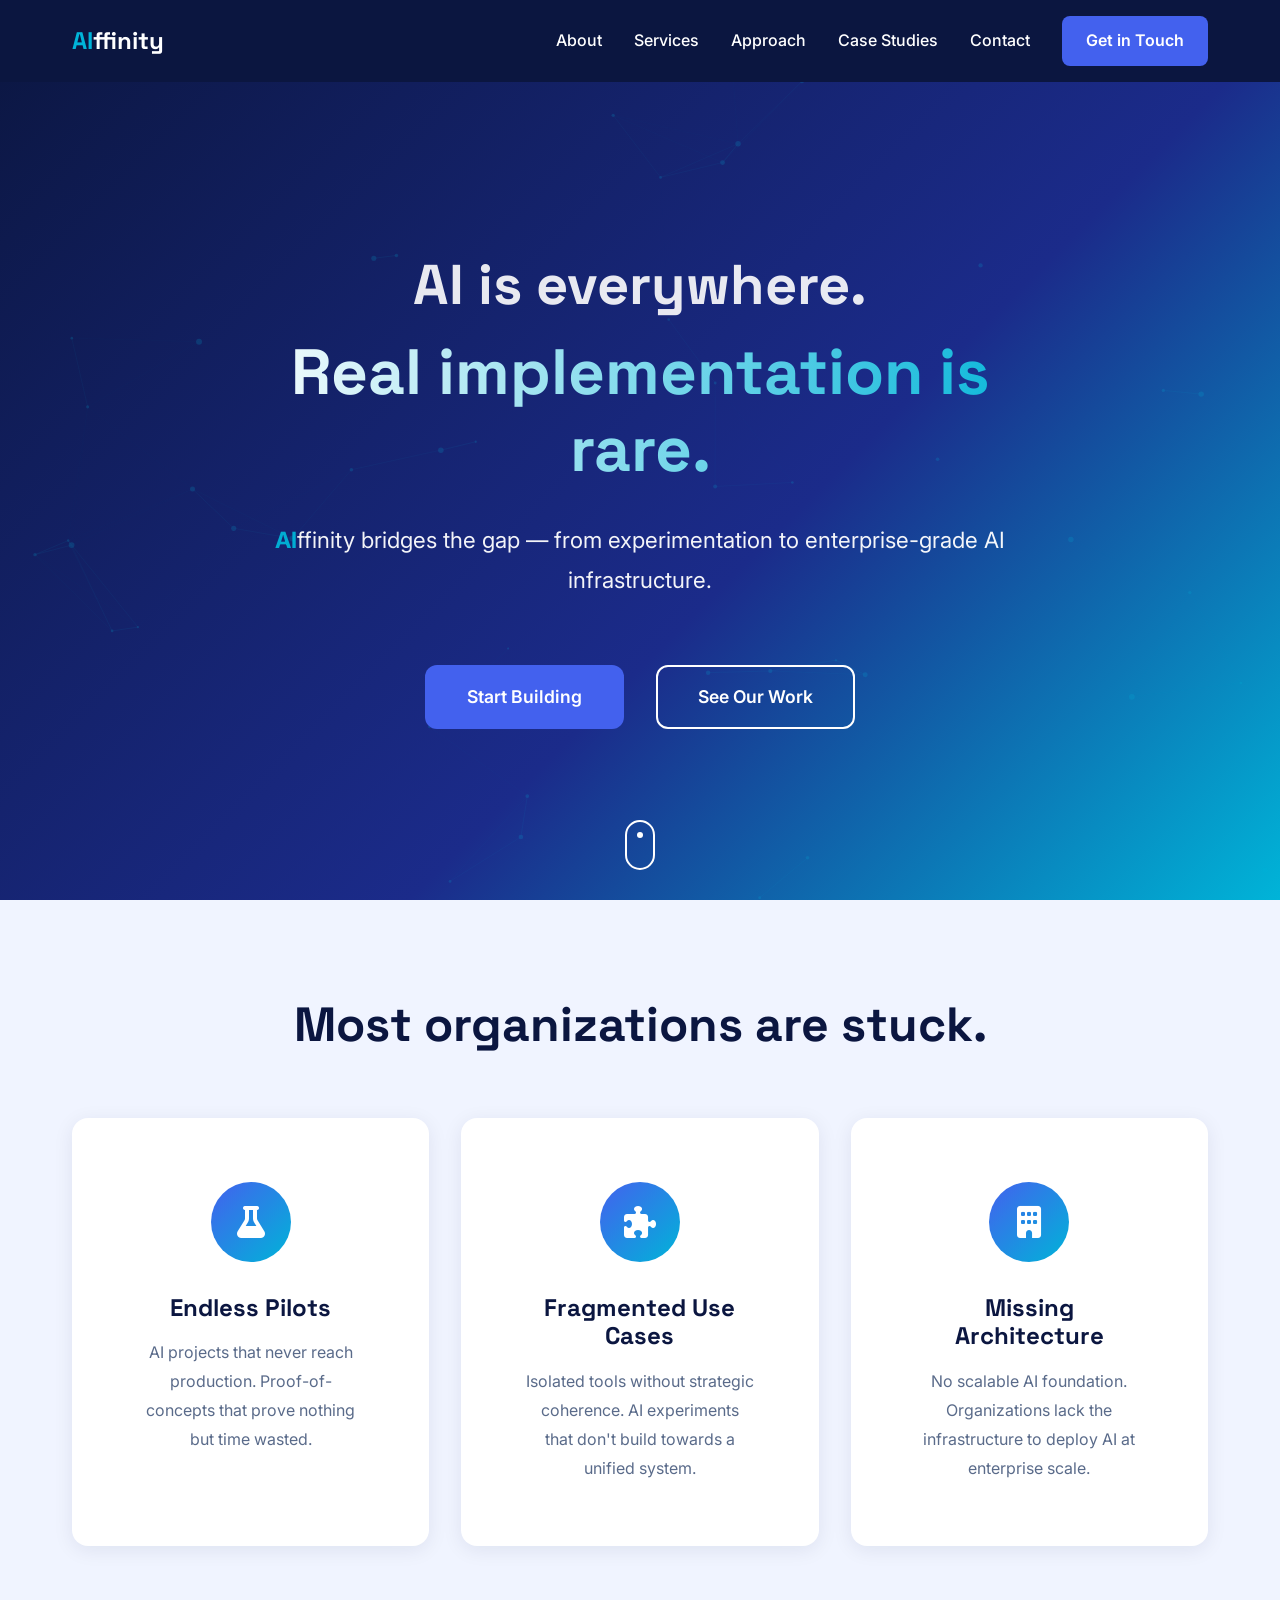
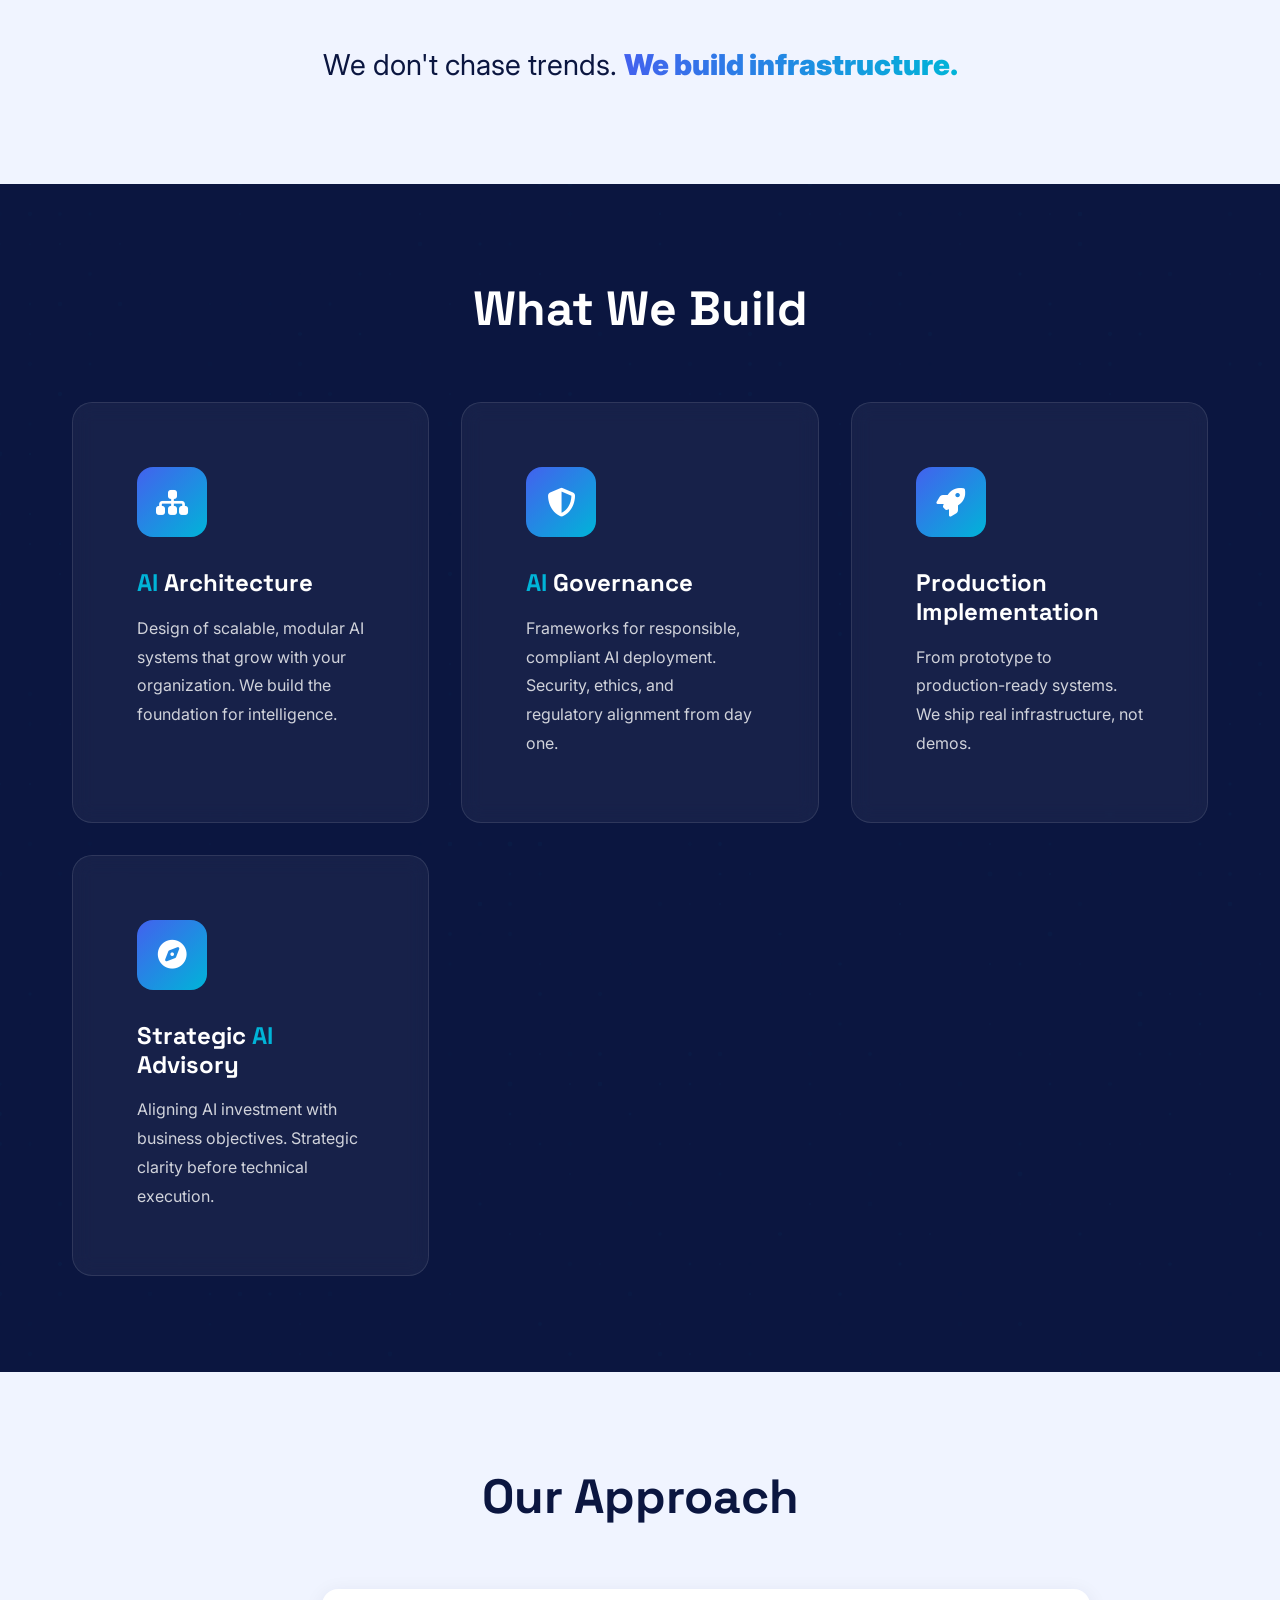
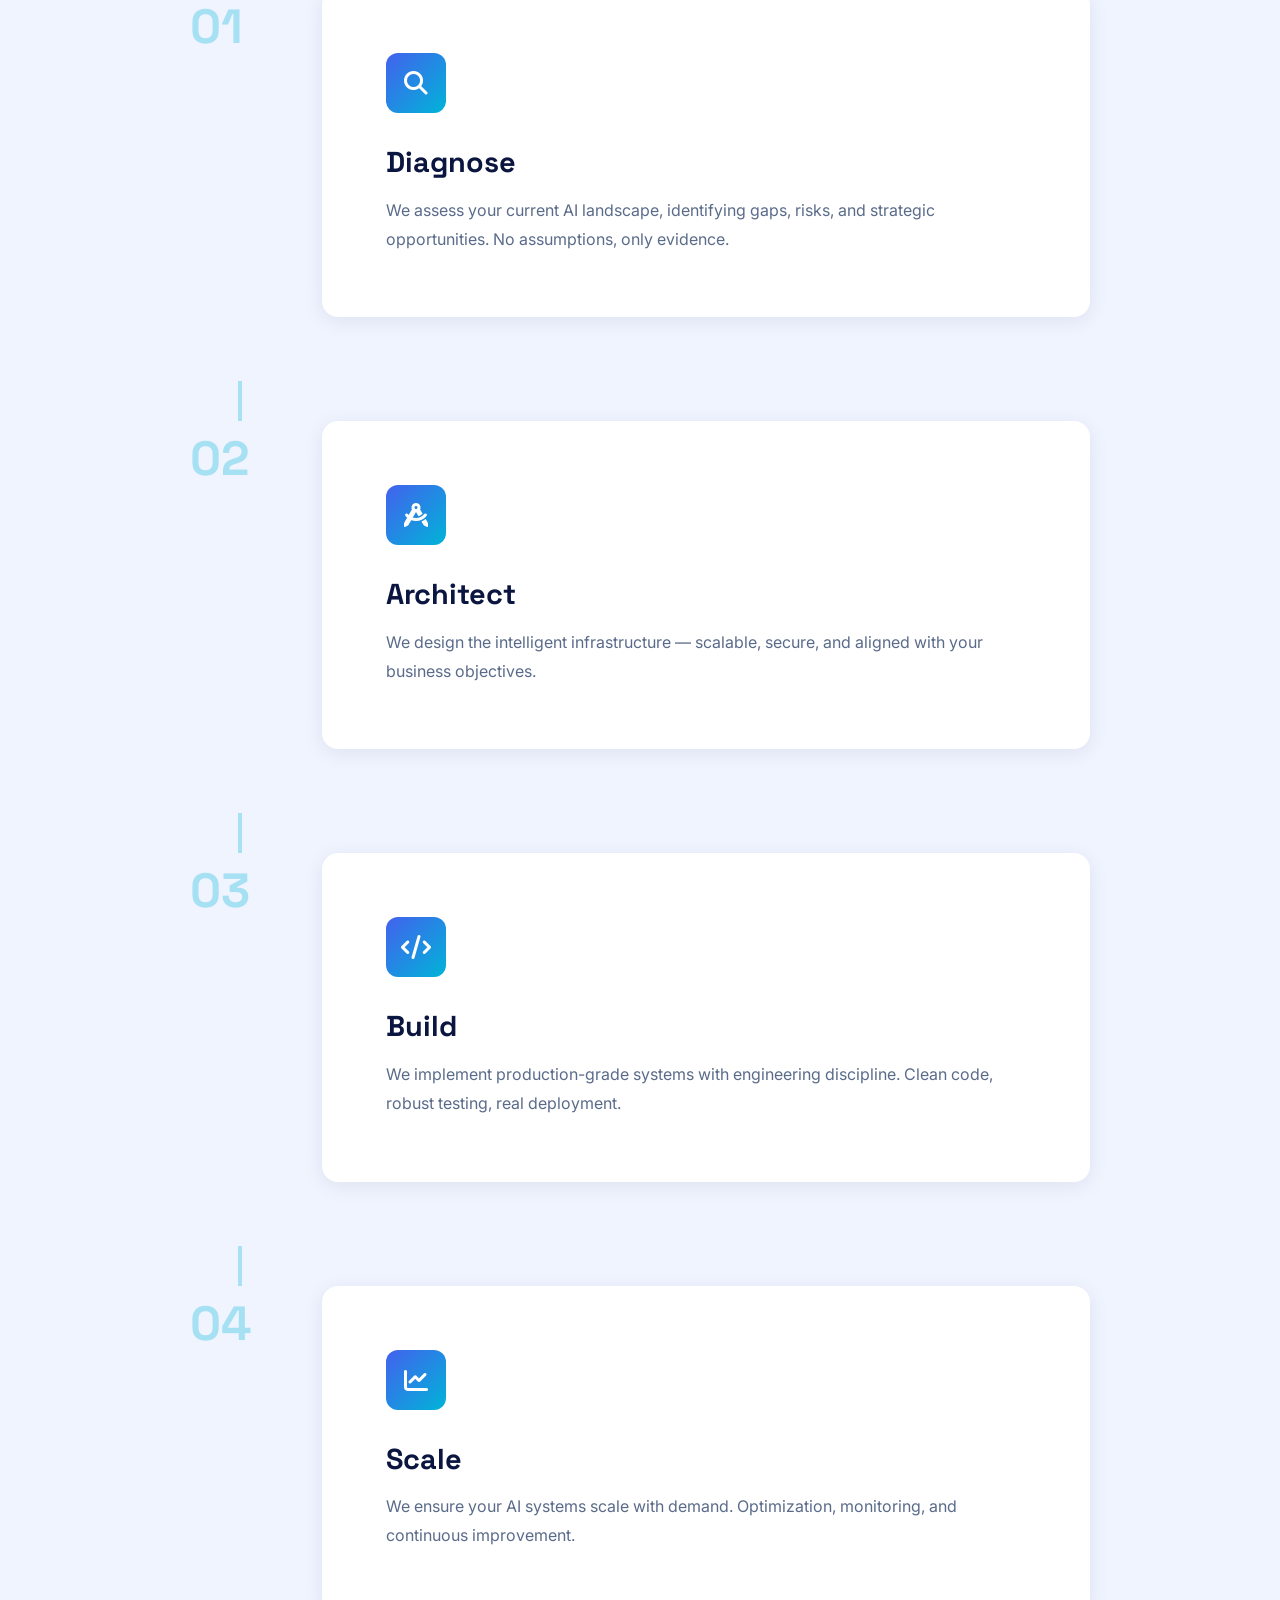
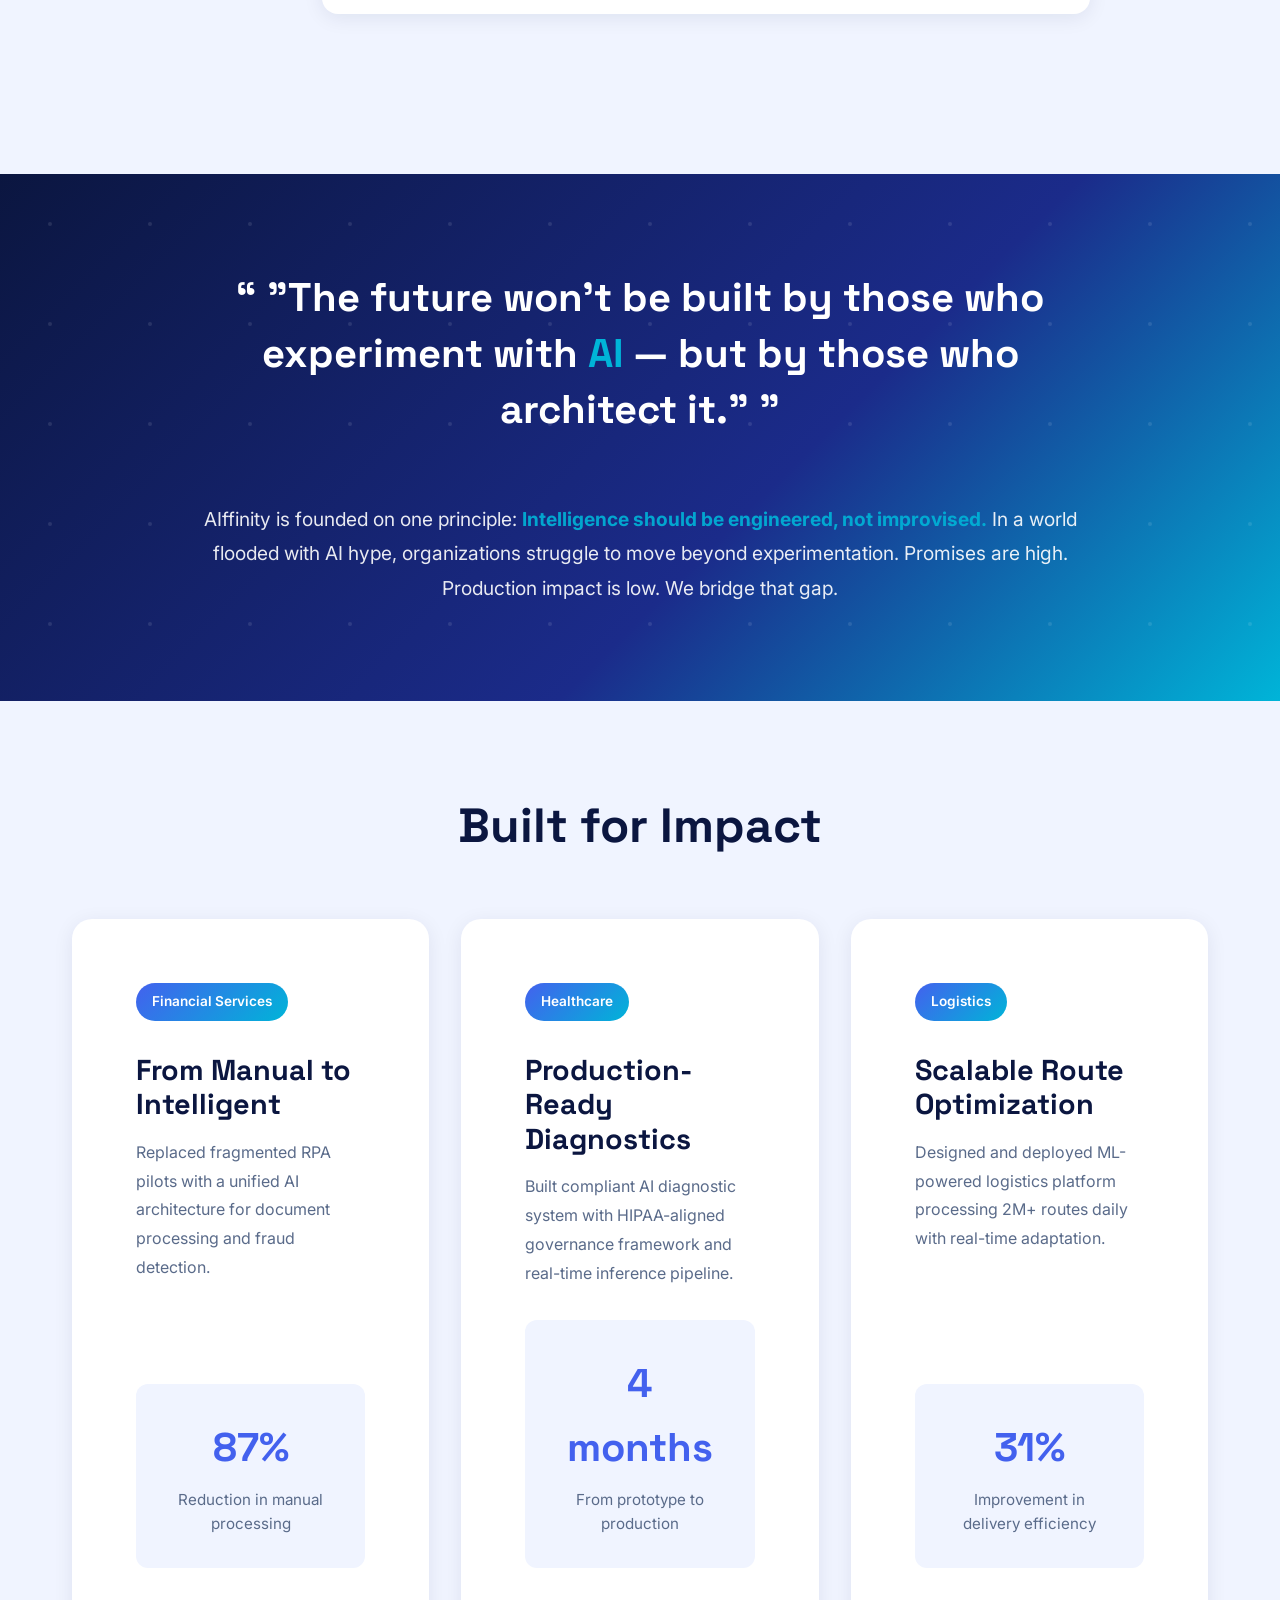
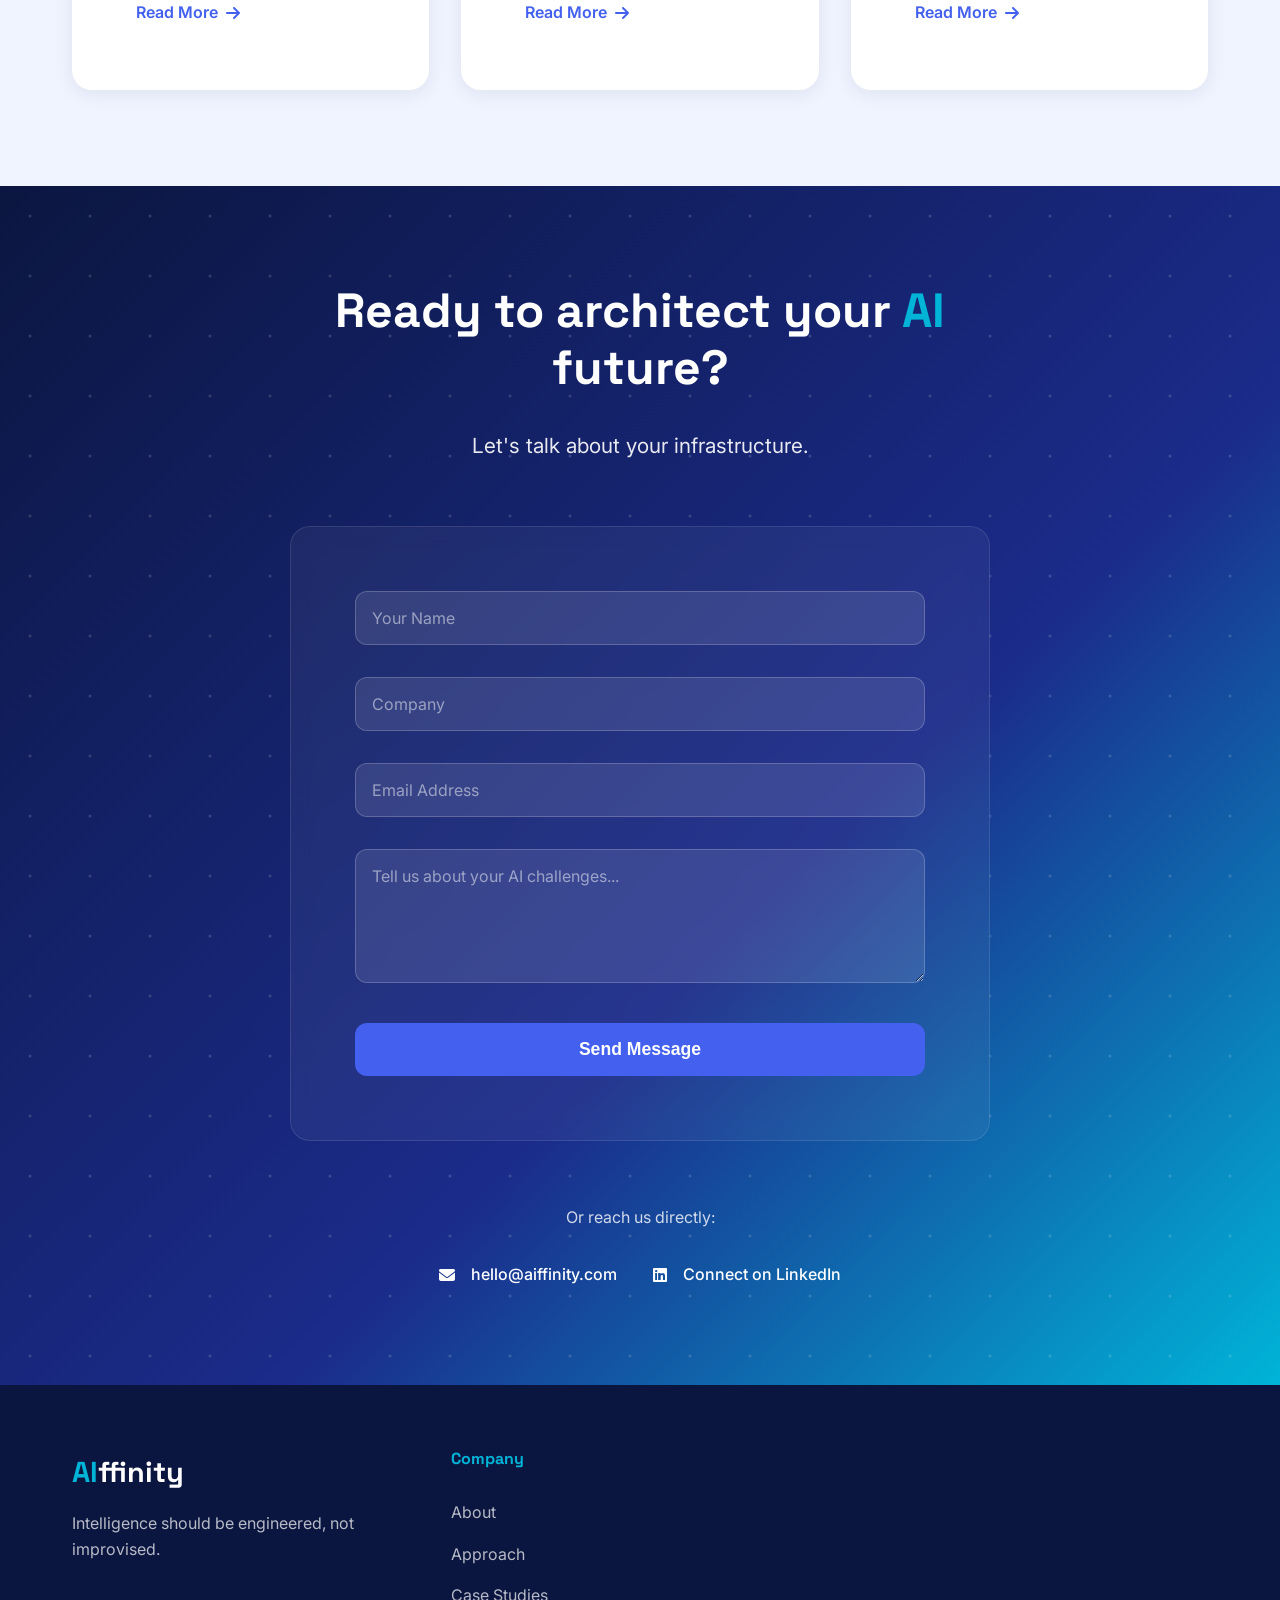
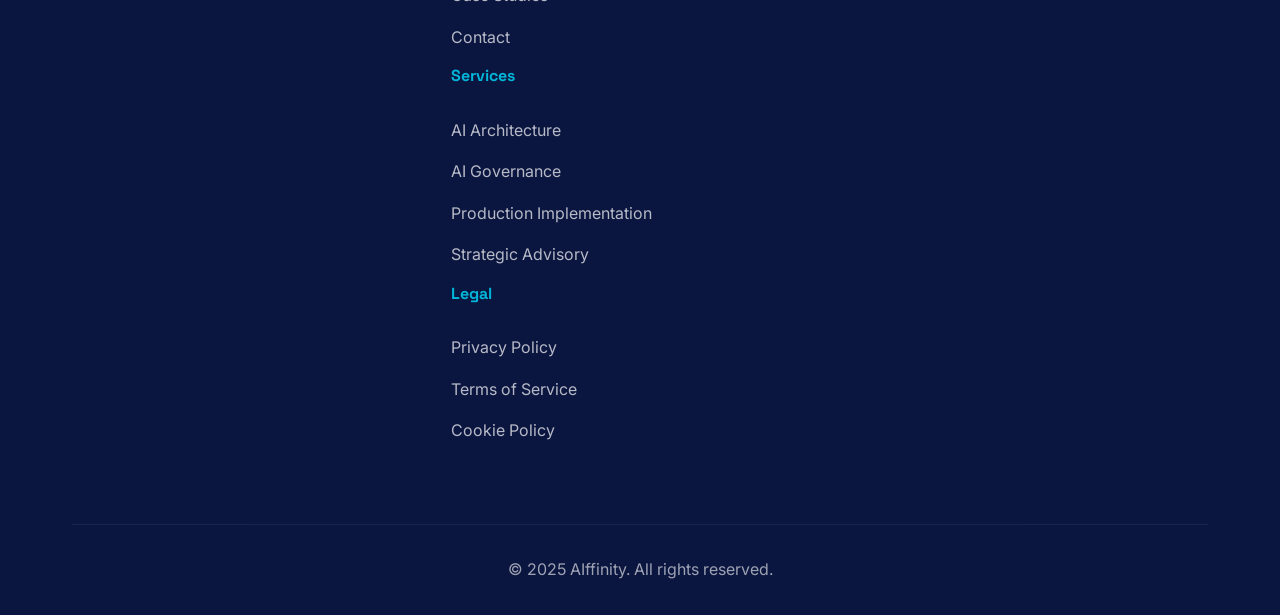
==== index.html @ 9d709c56 "first version aiffinity website" ====
<!DOCTYPE html>
<html lang="en">
<head>
    <meta charset="UTF-8">
    <meta name="viewport" content="width=device-width, initial-scale=1.0">
    <meta name="description" content="AIffinity - Moving organizations from AI experimentation to AI infrastructure. Deep engineering meets architectural thinking.">
    <title>AIffinity - Intelligence Should Be Engineered</title>
    <link rel="stylesheet" href="css/style.css">
    <link rel="preconnect" href="https://fonts.googleapis.com">
    <link rel="preconnect" href="https://fonts.gstatic.com" crossorigin>
    <link href="https://fonts.googleapis.com/css2?family=Inter:wght@300;400;500;600;700;900&family=Space+Grotesk:wght@400;500;600;700&display=swap" rel="stylesheet">
    <link rel="stylesheet" href="https://cdn.jsdelivr.net/npm/@fortawesome/fontawesome-free@6.4.0/css/all.min.css">
</head>
<body>
    <!-- Navigation -->
    <nav class="navbar" id="navbar">
        <div class="container">
            <div class="nav-content">
                <div class="logo">
                    <span class="logo-ai">AI</span><span class="logo-ffinity">ffinity</span>
                </div>
                <div class="nav-menu" id="navMenu">
                    <a href="#about" class="nav-link">About</a>
                    <a href="#services" class="nav-link">Services</a>
                    <a href="#approach" class="nav-link">Approach</a>
                    <a href="#case-studies" class="nav-link">Case Studies</a>
                    <a href="#contact" class="nav-link">Contact</a>
                    <a href="#contact" class="nav-cta">Get in Touch</a>
                </div>
                <button class="mobile-menu-toggle" id="mobileMenuToggle">
                    <span></span>
                    <span></span>
                    <span></span>
                </button>
            </div>
        </div>
    </nav>

    <!-- Hero Section -->
    <section class="hero" id="hero">
        <div class="hero-background">
            <svg class="neural-network" id="neuralNetwork"></svg>
        </div>
        <div class="container">
            <div class="hero-content fade-in">
                <h1 class="hero-title">
                    <span class="hero-line-1">AI is everywhere.</span>
                    <span class="hero-line-2">Real implementation is rare.</span>
                </h1>
                <p class="hero-subtitle">
                    <span class="logo-ai">AI</span>ffinity bridges the gap — from experimentation to enterprise-grade AI infrastructure.
                </p>
                <div class="hero-ctas">
                    <a href="#contact" class="btn-primary">Start Building</a>
                    <a href="#case-studies" class="btn-secondary">See Our Work</a>
                </div>
            </div>
        </div>
        <div class="scroll-indicator">
            <div class="scroll-arrow"></div>
        </div>
    </section>

    <!-- Problem Statement Section -->
    <section class="problem-section" id="about">
        <div class="container">
            <h2 class="section-title">Most organizations are stuck.</h2>
            <div class="problem-grid">
                <div class="problem-card fade-in-up">
                    <div class="problem-icon">
                        <i class="fas fa-flask"></i>
                    </div>
                    <h3>Endless Pilots</h3>
                    <p>AI projects that never reach production. Proof-of-concepts that prove nothing but time wasted.</p>
                </div>
                <div class="problem-card fade-in-up">
                    <div class="problem-icon">
                        <i class="fas fa-puzzle-piece"></i>
                    </div>
                    <h3>Fragmented Use Cases</h3>
                    <p>Isolated tools without strategic coherence. AI experiments that don't build towards a unified system.</p>
                </div>
                <div class="problem-card fade-in-up">
                    <div class="problem-icon">
                        <i class="fas fa-building"></i>
                    </div>
                    <h3>Missing Architecture</h3>
                    <p>No scalable AI foundation. Organizations lack the infrastructure to deploy AI at enterprise scale.</p>
                </div>
            </div>
            <div class="manifesto-statement">
                <p>We don't chase trends. <strong>We build infrastructure.</strong></p>
            </div>
        </div>
    </section>

    <!-- Services Section -->
    <section class="services-section" id="services">
        <div class="services-background">
            <svg class="services-pattern" id="servicesPattern"></svg>
        </div>
        <div class="container">
            <h2 class="section-title light">What We Build</h2>
            <div class="services-grid">
                <div class="service-card glass-card fade-in-up">
                    <div class="service-icon">
                        <i class="fas fa-sitemap"></i>
                    </div>
                    <h3><span class="logo-ai">AI</span> Architecture</h3>
                    <p>Design of scalable, modular AI systems that grow with your organization. We build the foundation for intelligence.</p>
                </div>
                <div class="service-card glass-card fade-in-up">
                    <div class="service-icon">
                        <i class="fas fa-shield-alt"></i>
                    </div>
                    <h3><span class="logo-ai">AI</span> Governance</h3>
                    <p>Frameworks for responsible, compliant AI deployment. Security, ethics, and regulatory alignment from day one.</p>
                </div>
                <div class="service-card glass-card fade-in-up">
                    <div class="service-icon">
                        <i class="fas fa-rocket"></i>
                    </div>
                    <h3>Production Implementation</h3>
                    <p>From prototype to production-ready systems. We ship real infrastructure, not demos.</p>
                </div>
                <div class="service-card glass-card fade-in-up">
                    <div class="service-icon">
                        <i class="fas fa-compass"></i>
                    </div>
                    <h3>Strategic <span class="logo-ai">AI</span> Advisory</h3>
                    <p>Aligning AI investment with business objectives. Strategic clarity before technical execution.</p>
                </div>
            </div>
        </div>
    </section>

    <!-- Approach Section -->
    <section class="approach-section" id="approach">
        <div class="container">
            <h2 class="section-title">Our Approach</h2>
            <div class="approach-timeline">
                <div class="approach-step fade-in-up">
                    <div class="step-number">01</div>
                    <div class="step-content">
                        <div class="step-icon">
                            <i class="fas fa-search"></i>
                        </div>
                        <h3>Diagnose</h3>
                        <p>We assess your current AI landscape, identifying gaps, risks, and strategic opportunities. No assumptions, only evidence.</p>
                    </div>
                </div>
                <div class="approach-connector"></div>
                <div class="approach-step fade-in-up">
                    <div class="step-number">02</div>
                    <div class="step-content">
                        <div class="step-icon">
                            <i class="fas fa-drafting-compass"></i>
                        </div>
                        <h3>Architect</h3>
                        <p>We design the intelligent infrastructure — scalable, secure, and aligned with your business objectives.</p>
                    </div>
                </div>
                <div class="approach-connector"></div>
                <div class="approach-step fade-in-up">
                    <div class="step-number">03</div>
                    <div class="step-content">
                        <div class="step-icon">
                            <i class="fas fa-code"></i>
                        </div>
                        <h3>Build</h3>
                        <p>We implement production-grade systems with engineering discipline. Clean code, robust testing, real deployment.</p>
                    </div>
                </div>
                <div class="approach-connector"></div>
                <div class="approach-step fade-in-up">
                    <div class="step-number">04</div>
                    <div class="step-content">
                        <div class="step-icon">
                            <i class="fas fa-chart-line"></i>
                        </div>
                        <h3>Scale</h3>
                        <p>We ensure your AI systems scale with demand. Optimization, monitoring, and continuous improvement.</p>
                    </div>
                </div>
            </div>
        </div>
    </section>

    <!-- Manifesto Section -->
    <section class="manifesto-section">
        <div class="manifesto-background"></div>
        <div class="container">
            <div class="manifesto-content fade-in">
                <blockquote class="manifesto-quote">
                    "The future won't be built by those who experiment with <span class="logo-ai">AI</span> — but by those who architect it."
                </blockquote>
                <p class="manifesto-text">
                    AIffinity is founded on one principle: <strong>Intelligence should be engineered, not improvised.</strong>
                    In a world flooded with AI hype, organizations struggle to move beyond experimentation. 
                    Promises are high. Production impact is low. We bridge that gap.
                </p>
            </div>
        </div>
    </section>

    <!-- Case Studies Section -->
    <section class="case-studies-section" id="case-studies">
        <div class="container">
            <h2 class="section-title">Built for Impact</h2>
            <div class="case-studies-grid">
                <div class="case-study-card fade-in-up">
                    <div class="case-tag">Financial Services</div>
                    <h3>From Manual to Intelligent</h3>
                    <p>Replaced fragmented RPA pilots with a unified AI architecture for document processing and fraud detection.</p>
                    <div class="case-metric">
                        <span class="metric-number">87%</span>
                        <span class="metric-label">Reduction in manual processing</span>
                    </div>
                    <a href="#contact" class="case-link">Read More <i class="fas fa-arrow-right"></i></a>
                </div>
                <div class="case-study-card fade-in-up">
                    <div class="case-tag">Healthcare</div>
                    <h3>Production-Ready Diagnostics</h3>
                    <p>Built compliant AI diagnostic system with HIPAA-aligned governance framework and real-time inference pipeline.</p>
                    <div class="case-metric">
                        <span class="metric-number">4 months</span>
                        <span class="metric-label">From prototype to production</span>
                    </div>
                    <a href="#contact" class="case-link">Read More <i class="fas fa-arrow-right"></i></a>
                </div>
                <div class="case-study-card fade-in-up">
                    <div class="case-tag">Logistics</div>
                    <h3>Scalable Route Optimization</h3>
                    <p>Designed and deployed ML-powered logistics platform processing 2M+ routes daily with real-time adaptation.</p>
                    <div class="case-metric">
                        <span class="metric-number">31%</span>
                        <span class="metric-label">Improvement in delivery efficiency</span>
                    </div>
                    <a href="#contact" class="case-link">Read More <i class="fas fa-arrow-right"></i></a>
                </div>
            </div>
        </div>
    </section>

    <!-- Contact Section -->
    <section class="contact-section" id="contact">
        <div class="contact-background"></div>
        <div class="container">
            <div class="contact-content">
                <div class="contact-text fade-in">
                    <h2>Ready to architect your <span class="logo-ai">AI</span> future?</h2>
                    <p>Let's talk about your infrastructure.</p>
                </div>
                <form class="contact-form fade-in-up" id="contactForm">
                    <div class="form-group">
                        <input type="text" id="name" name="name" placeholder="Your Name" required>
                    </div>
                    <div class="form-group">
                        <input type="text" id="company" name="company" placeholder="Company" required>
                    </div>
                    <div class="form-group">
                        <input type="email" id="email" name="email" placeholder="Email Address" required>
                    </div>
                    <div class="form-group">
                        <textarea id="message" name="message" rows="5" placeholder="Tell us about your AI challenges..." required></textarea>
                    </div>
                    <button type="submit" class="btn-primary">Send Message</button>
                </form>
                <div class="contact-alternative">
                    <p>Or reach us directly:</p>
                    <a href="mailto:hello@aiffinity.com" class="contact-email">
                        <i class="fas fa-envelope"></i> hello@aiffinity.com
                    </a>
                    <a href="https://linkedin.com" target="_blank" class="contact-linkedin">
                        <i class="fab fa-linkedin"></i> Connect on LinkedIn
                    </a>
                </div>
            </div>
        </div>
    </section>

    <!-- Footer -->
    <footer class="footer">
        <div class="container">
            <div class="footer-content">
                <div class="footer-brand">
                    <div class="logo footer-logo">
                        <span class="logo-ai">AI</span><span class="logo-ffinity">ffinity</span>
                    </div>
                    <p class="footer-tagline">Intelligence should be engineered, not improvised.</p>
                </div>
                <div class="footer-links">
                    <div class="footer-column">
                        <h4>Company</h4>
                        <a href="#about">About</a>
                        <a href="#approach">Approach</a>
                        <a href="#case-studies">Case Studies</a>
                        <a href="#contact">Contact</a>
                    </div>
                    <div class="footer-column">
                        <h4>Services</h4>
                        <a href="#services">AI Architecture</a>
                        <a href="#services">AI Governance</a>
                        <a href="#services">Production Implementation</a>
                        <a href="#services">Strategic Advisory</a>
                    </div>
                    <div class="footer-column">
                        <h4>Legal</h4>
                        <a href="#">Privacy Policy</a>
                        <a href="#">Terms of Service</a>
                        <a href="#">Cookie Policy</a>
                    </div>
                </div>
            </div>
            <div class="footer-bottom">
                <p>&copy; 2025 AIffinity. All rights reserved.</p>
            </div>
        </div>
    </footer>

    <script src="js/main.js"></script>
</body>
</html>
---- css/style.css ----
/* ===================================
   AIffinity Brand Website Stylesheet
   =================================== */

/* === CSS Variables === */
:root {
    /* Brand Colors */
    --color-primary-dark: #0B1640;
    --color-primary-accent: #4361EE;
    --color-secondary-accent: #00B4D8;
    --color-light-bg: #F0F4FF;
    --color-cool-grey: #E9ECEF;
    --color-text-secondary: #5A6B8A;
    --color-white: #FFFFFF;
    
    /* Typography */
    --font-heading: 'Space Grotesk', 'Inter', sans-serif;
    --font-body: 'Inter', sans-serif;
    
    /* Spacing */
    --spacing-xs: 0.5rem;
    --spacing-sm: 1rem;
    --spacing-md: 2rem;
    --spacing-lg: 4rem;
    --spacing-xl: 6rem;
    
    /* Transitions */
    --transition-fast: 0.2s ease;
    --transition-medium: 0.4s ease;
    --transition-slow: 0.6s ease;
}

/* === Reset & Base Styles === */
* {
    margin: 0;
    padding: 0;
    box-sizing: border-box;
}

html {
    scroll-behavior: smooth;
}

body {
    font-family: var(--font-body);
    color: var(--color-primary-dark);
    line-height: 1.6;
    overflow-x: hidden;
}

.container {
    max-width: 1200px;
    margin: 0 auto;
    padding: 0 var(--spacing-md);
}

/* === Typography === */
h1, h2, h3, h4, h5, h6 {
    font-family: var(--font-heading);
    font-weight: 700;
    line-height: 1.2;
}

.section-title {
    font-size: 3rem;
    text-align: center;
    margin-bottom: var(--spacing-lg);
    font-weight: 700;
}

.section-title.light {
    color: var(--color-white);
}

.logo-ai {
    color: var(--color-secondary-accent);
    font-weight: 700;
}

.logo-ffinity {
    color: var(--color-white);
    font-weight: 700;
}

/* === Navigation === */
.navbar {
    position: fixed;
    top: 0;
    left: 0;
    right: 0;
    background: var(--color-primary-dark);
    z-index: 1000;
    padding: var(--spacing-sm) 0;
    backdrop-filter: blur(10px);
    transition: all var(--transition-medium);
}

.navbar.scrolled {
    box-shadow: 0 4px 20px rgba(0, 0, 0, 0.3);
}

.nav-content {
    display: flex;
    justify-content: space-between;
    align-items: center;
}

.logo {
    font-size: 1.5rem;
    font-weight: 700;
    font-family: var(--font-heading);
}

.nav-menu {
    display: flex;
    align-items: center;
    gap: var(--spacing-md);
}

.nav-link {
    color: var(--color-white);
    text-decoration: none;
    font-weight: 500;
    transition: color var(--transition-fast);
    position: relative;
}

.nav-link::after {
    content: '';
    position: absolute;
    bottom: -5px;
    left: 0;
    width: 0;
    height: 2px;
    background: var(--color-secondary-accent);
    transition: width var(--transition-fast);
}

.nav-link:hover {
    color: var(--color-secondary-accent);
}

.nav-link:hover::after {
    width: 100%;
}

.nav-cta {
    background: var(--color-primary-accent);
    color: var(--color-white);
    padding: 0.75rem 1.5rem;
    border-radius: 8px;
    text-decoration: none;
    font-weight: 600;
    transition: all var(--transition-fast);
}

.nav-cta:hover {
    background: var(--color-secondary-accent);
    transform: translateY(-2px);
    box-shadow: 0 8px 20px rgba(67, 97, 238, 0.4);
}

.mobile-menu-toggle {
    display: none;
    flex-direction: column;
    background: none;
    border: none;
    cursor: pointer;
    gap: 5px;
}

.mobile-menu-toggle span {
    width: 25px;
    height: 3px;
    background: var(--color-white);
    transition: all var(--transition-fast);
}

/* === Hero Section === */
.hero {
    position: relative;
    min-height: 100vh;
    display: flex;
    align-items: center;
    justify-content: center;
    background: linear-gradient(135deg, #0B1640 0%, #1B2B8A 60%, #00B4D8 100%);
    padding-top: 80px;
    overflow: hidden;
}

.hero-background {
    position: absolute;
    top: 0;
    left: 0;
    width: 100%;
    height: 100%;
    z-index: 1;
}

.neural-network {
    width: 100%;
    height: 100%;
    opacity: 0.3;
}

.hero-content {
    position: relative;
    z-index: 2;
    text-align: center;
    color: var(--color-white);
    max-width: 900px;
    padding: var(--spacing-md);
}

.hero-title {
    font-size: 4rem;
    margin-bottom: var(--spacing-md);
    font-weight: 900;
}

.hero-line-1 {
    display: block;
    font-size: 3.5rem;
    margin-bottom: var(--spacing-sm);
    opacity: 0.9;
}

.hero-line-2 {
    display: block;
    font-size: 4rem;
    background: linear-gradient(90deg, var(--color-white) 0%, var(--color-secondary-accent) 100%);
    -webkit-background-clip: text;
    -webkit-text-fill-color: transparent;
    background-clip: text;
}

.hero-subtitle {
    font-size: 1.4rem;
    margin-bottom: var(--spacing-lg);
    line-height: 1.8;
    opacity: 0.95;
}

.hero-ctas {
    display: flex;
    gap: var(--spacing-md);
    justify-content: center;
    flex-wrap: wrap;
}

.btn-primary {
    background: var(--color-primary-accent);
    color: var(--color-white);
    padding: 1rem 2.5rem;
    border-radius: 12px;
    text-decoration: none;
    font-weight: 600;
    font-size: 1.1rem;
    transition: all var(--transition-fast);
    display: inline-block;
    border: 2px solid transparent;
}

.btn-primary:hover {
    background: var(--color-secondary-accent);
    transform: translateY(-3px);
    box-shadow: 0 12px 30px rgba(0, 180, 216, 0.4);
}

.btn-secondary {
    background: transparent;
    color: var(--color-white);
    padding: 1rem 2.5rem;
    border-radius: 12px;
    text-decoration: none;
    font-weight: 600;
    font-size: 1.1rem;
    border: 2px solid var(--color-white);
    transition: all var(--transition-fast);
    display: inline-block;
}

.btn-secondary:hover {
    background: var(--color-white);
    color: var(--color-primary-dark);
    transform: translateY(-3px);
    box-shadow: 0 12px 30px rgba(255, 255, 255, 0.3);
}

.scroll-indicator {
    position: absolute;
    bottom: 30px;
    left: 50%;
    transform: translateX(-50%);
    z-index: 2;
}

.scroll-arrow {
    width: 30px;
    height: 50px;
    border: 2px solid var(--color-white);
    border-radius: 20px;
    position: relative;
}

.scroll-arrow::before {
    content: '';
    position: absolute;
    top: 10px;
    left: 50%;
    transform: translateX(-50%);
    width: 6px;
    height: 6px;
    background: var(--color-white);
    border-radius: 50%;
    animation: scrollDown 2s infinite;
}

@keyframes scrollDown {
    0% { top: 10px; opacity: 1; }
    100% { top: 30px; opacity: 0; }
}

/* === Problem Section === */
.problem-section {
    padding: var(--spacing-xl) 0;
    background: var(--color-light-bg);
}

.problem-grid {
    display: grid;
    grid-template-columns: repeat(auto-fit, minmax(300px, 1fr));
    gap: var(--spacing-md);
    margin-bottom: var(--spacing-lg);
}

.problem-card {
    background: var(--color-white);
    padding: var(--spacing-lg);
    border-radius: 16px;
    text-align: center;
    transition: all var(--transition-medium);
    box-shadow: 0 4px 20px rgba(11, 22, 64, 0.08);
}

.problem-card:hover {
    transform: translateY(-10px);
    box-shadow: 0 12px 40px rgba(11, 22, 64, 0.15);
}

.problem-icon {
    width: 80px;
    height: 80px;
    margin: 0 auto var(--spacing-md);
    background: linear-gradient(135deg, var(--color-primary-accent) 0%, var(--color-secondary-accent) 100%);
    border-radius: 50%;
    display: flex;
    align-items: center;
    justify-content: center;
    font-size: 2rem;
    color: var(--color-white);
}

.problem-card h3 {
    font-size: 1.5rem;
    margin-bottom: var(--spacing-sm);
    color: var(--color-primary-dark);
}

.problem-card p {
    color: var(--color-text-secondary);
    line-height: 1.8;
}

.manifesto-statement {
    text-align: center;
    margin-top: var(--spacing-xl);
}

.manifesto-statement p {
    font-size: 1.8rem;
    color: var(--color-primary-dark);
    font-weight: 400;
}

.manifesto-statement strong {
    font-weight: 900;
    background: linear-gradient(90deg, var(--color-primary-accent) 0%, var(--color-secondary-accent) 100%);
    -webkit-background-clip: text;
    -webkit-text-fill-color: transparent;
    background-clip: text;
}

/* === Services Section === */
.services-section {
    position: relative;
    padding: var(--spacing-xl) 0;
    background: var(--color-primary-dark);
    overflow: hidden;
}

.services-background {
    position: absolute;
    top: 0;
    left: 0;
    width: 100%;
    height: 100%;
    z-index: 1;
}

.services-pattern {
    width: 100%;
    height: 100%;
    opacity: 0.1;
}

.services-grid {
    position: relative;
    z-index: 2;
    display: grid;
    grid-template-columns: repeat(auto-fit, minmax(280px, 1fr));
    gap: var(--spacing-md);
}

.glass-card {
    background: rgba(255, 255, 255, 0.05);
    backdrop-filter: blur(10px);
    border: 1px solid rgba(255, 255, 255, 0.1);
    border-radius: 20px;
    padding: var(--spacing-lg);
    transition: all var(--transition-medium);
}

.glass-card:hover {
    background: rgba(255, 255, 255, 0.08);
    border-color: var(--color-secondary-accent);
    transform: translateY(-10px);
    box-shadow: 0 20px 60px rgba(0, 180, 216, 0.3);
}

.service-icon {
    width: 70px;
    height: 70px;
    background: linear-gradient(135deg, var(--color-primary-accent) 0%, var(--color-secondary-accent) 100%);
    border-radius: 16px;
    display: flex;
    align-items: center;
    justify-content: center;
    font-size: 1.8rem;
    color: var(--color-white);
    margin-bottom: var(--spacing-md);
}

.service-card h3 {
    font-size: 1.5rem;
    color: var(--color-white);
    margin-bottom: var(--spacing-sm);
}

.service-card p {
    color: rgba(255, 255, 255, 0.8);
    line-height: 1.8;
}

/* === Approach Section === */
.approach-section {
    padding: var(--spacing-xl) 0;
    background: var(--color-light-bg);
}

.approach-timeline {
    max-width: 900px;
    margin: 0 auto;
}

.approach-step {
    display: flex;
    gap: var(--spacing-md);
    align-items: flex-start;
    margin-bottom: var(--spacing-lg);
}

.step-number {
    font-size: 3rem;
    font-weight: 900;
    color: var(--color-secondary-accent);
    opacity: 0.3;
    font-family: var(--font-heading);
    min-width: 100px;
}

.step-content {
    flex: 1;
    background: var(--color-white);
    padding: var(--spacing-lg);
    border-radius: 16px;
    box-shadow: 0 4px 20px rgba(11, 22, 64, 0.08);
    transition: all var(--transition-medium);
}

.step-content:hover {
    transform: translateX(10px);
    box-shadow: 0 8px 30px rgba(11, 22, 64, 0.12);
}

.step-icon {
    width: 60px;
    height: 60px;
    background: linear-gradient(135deg, var(--color-primary-accent) 0%, var(--color-secondary-accent) 100%);
    border-radius: 12px;
    display: flex;
    align-items: center;
    justify-content: center;
    font-size: 1.5rem;
    color: var(--color-white);
    margin-bottom: var(--spacing-md);
}

.step-content h3 {
    font-size: 1.8rem;
    margin-bottom: var(--spacing-sm);
    color: var(--color-primary-dark);
}

.step-content p {
    color: var(--color-text-secondary);
    line-height: 1.8;
}

.approach-connector {
    width: 4px;
    height: 40px;
    background: var(--color-secondary-accent);
    margin-left: 48px;
    opacity: 0.3;
}

/* === Manifesto Section === */
.manifesto-section {
    position: relative;
    padding: var(--spacing-xl) 0;
    background: linear-gradient(135deg, #0B1640 0%, #1B2B8A 60%, #00B4D8 100%);
    color: var(--color-white);
    overflow: hidden;
}

.manifesto-background {
    position: absolute;
    top: 0;
    left: 0;
    width: 100%;
    height: 100%;
    background: url('data:image/svg+xml,<svg width="100" height="100" xmlns="http://www.w3.org/2000/svg"><circle cx="50" cy="50" r="2" fill="white" opacity="0.1"/></svg>');
}

.manifesto-content {
    position: relative;
    z-index: 2;
    max-width: 900px;
    margin: 0 auto;
    text-align: center;
}

.manifesto-quote {
    font-size: 2.5rem;
    font-weight: 700;
    line-height: 1.4;
    margin-bottom: var(--spacing-lg);
    font-family: var(--font-heading);
    quotes: """ """;
}

.manifesto-quote::before {
    content: open-quote;
}

.manifesto-quote::after {
    content: close-quote;
}

.manifesto-text {
    font-size: 1.2rem;
    line-height: 1.8;
    opacity: 0.9;
}

.manifesto-text strong {
    font-weight: 700;
    color: var(--color-secondary-accent);
}

/* === Case Studies Section === */
.case-studies-section {
    padding: var(--spacing-xl) 0;
    background: var(--color-light-bg);
}

.case-studies-grid {
    display: grid;
    grid-template-columns: repeat(auto-fit, minmax(320px, 1fr));
    gap: var(--spacing-md);
}

.case-study-card {
    background: var(--color-white);
    padding: var(--spacing-lg);
    border-radius: 20px;
    box-shadow: 0 4px 20px rgba(11, 22, 64, 0.08);
    transition: all var(--transition-medium);
    display: flex;
    flex-direction: column;
}

.case-study-card:hover {
    transform: translateY(-10px);
    box-shadow: 0 12px 40px rgba(11, 22, 64, 0.15);
}

.case-tag {
    display: inline-block;
    background: linear-gradient(135deg, var(--color-primary-accent) 0%, var(--color-secondary-accent) 100%);
    color: var(--color-white);
    padding: 0.5rem 1rem;
    border-radius: 20px;
    font-size: 0.85rem;
    font-weight: 600;
    margin-bottom: var(--spacing-md);
    align-self: flex-start;
}

.case-study-card h3 {
    font-size: 1.8rem;
    margin-bottom: var(--spacing-sm);
    color: var(--color-primary-dark);
}

.case-study-card p {
    color: var(--color-text-secondary);
    line-height: 1.8;
    margin-bottom: var(--spacing-md);
    flex-grow: 1;
}

.case-metric {
    background: var(--color-light-bg);
    padding: var(--spacing-md);
    border-radius: 12px;
    margin-bottom: var(--spacing-md);
    text-align: center;
}

.metric-number {
    display: block;
    font-size: 2.5rem;
    font-weight: 900;
    color: var(--color-primary-accent);
    font-family: var(--font-heading);
}

.metric-label {
    display: block;
    font-size: 0.95rem;
    color: var(--color-text-secondary);
    margin-top: var(--spacing-xs);
}

.case-link {
    color: var(--color-primary-accent);
    text-decoration: none;
    font-weight: 600;
    transition: all var(--transition-fast);
    display: flex;
    align-items: center;
    gap: var(--spacing-xs);
}

.case-link:hover {
    color: var(--color-secondary-accent);
    gap: var(--spacing-sm);
}

.case-link i {
    transition: transform var(--transition-fast);
}

.case-link:hover i {
    transform: translateX(5px);
}

/* === Contact Section === */
.contact-section {
    position: relative;
    padding: var(--spacing-xl) 0;
    background: linear-gradient(135deg, #0B1640 0%, #1B2B8A 60%, #00B4D8 100%);
    color: var(--color-white);
}

.contact-background {
    position: absolute;
    top: 0;
    left: 0;
    width: 100%;
    height: 100%;
    background: url('data:image/svg+xml,<svg width="60" height="60" xmlns="http://www.w3.org/2000/svg"><circle cx="30" cy="30" r="1.5" fill="white" opacity="0.15"/></svg>');
}

.contact-content {
    position: relative;
    z-index: 2;
    max-width: 700px;
    margin: 0 auto;
}

.contact-text {
    text-align: center;
    margin-bottom: var(--spacing-lg);
}

.contact-text h2 {
    font-size: 3rem;
    margin-bottom: var(--spacing-md);
}

.contact-text p {
    font-size: 1.3rem;
    opacity: 0.9;
}

.contact-form {
    background: rgba(255, 255, 255, 0.05);
    backdrop-filter: blur(10px);
    border: 1px solid rgba(255, 255, 255, 0.1);
    border-radius: 20px;
    padding: var(--spacing-lg);
    margin-bottom: var(--spacing-lg);
}

.form-group {
    margin-bottom: var(--spacing-md);
}

.form-group input,
.form-group textarea {
    width: 100%;
    padding: 1rem;
    background: rgba(255, 255, 255, 0.1);
    border: 1px solid rgba(255, 255, 255, 0.2);
    border-radius: 12px;
    color: var(--color-white);
    font-family: var(--font-body);
    font-size: 1rem;
    transition: all var(--transition-fast);
}

.form-group input::placeholder,
.form-group textarea::placeholder {
    color: rgba(255, 255, 255, 0.5);
}

.form-group input:focus,
.form-group textarea:focus {
    outline: none;
    background: rgba(255, 255, 255, 0.15);
    border-color: var(--color-secondary-accent);
    box-shadow: 0 0 0 3px rgba(0, 180, 216, 0.2);
}

.contact-form .btn-primary {
    width: 100%;
    cursor: pointer;
    border: none;
    font-size: 1.1rem;
}

.contact-alternative {
    text-align: center;
}

.contact-alternative p {
    margin-bottom: var(--spacing-md);
    opacity: 0.8;
}

.contact-email,
.contact-linkedin {
    display: inline-flex;
    align-items: center;
    gap: var(--spacing-sm);
    color: var(--color-white);
    text-decoration: none;
    font-weight: 500;
    margin: 0 var(--spacing-sm);
    transition: all var(--transition-fast);
}

.contact-email:hover,
.contact-linkedin:hover {
    color: var(--color-secondary-accent);
    transform: translateY(-2px);
}

/* === Footer === */
.footer {
    background: var(--color-primary-dark);
    color: var(--color-white);
    padding: var(--spacing-lg) 0 var(--spacing-md);
}

.footer-content {
    display: grid;
    grid-template-columns: 1.5fr 1fr 1fr 1fr;
    gap: var(--spacing-lg);
    margin-bottom: var(--spacing-lg);
}

.footer-brand .footer-logo {
    font-size: 1.8rem;
    margin-bottom: var(--spacing-sm);
}

.footer-tagline {
    opacity: 0.7;
    line-height: 1.6;
    max-width: 300px;
}

.footer-column h4 {
    margin-bottom: var(--spacing-md);
    color: var(--color-secondary-accent);
}

.footer-column a {
    display: block;
    color: rgba(255, 255, 255, 0.7);
    text-decoration: none;
    margin-bottom: var(--spacing-sm);
    transition: all var(--transition-fast);
}

.footer-column a:hover {
    color: var(--color-white);
    padding-left: 5px;
}

.footer-bottom {
    border-top: 1px solid rgba(255, 255, 255, 0.1);
    padding-top: var(--spacing-md);
    text-align: center;
    opacity: 0.6;
}

/* === Animations === */
.fade-in {
    animation: fadeIn 1s ease-out;
}

.fade-in-up {
    opacity: 0;
    transform: translateY(30px);
    transition: all 0.8s ease-out;
}

.fade-in-up.visible {
    opacity: 1;
    transform: translateY(0);
}

@keyframes fadeIn {
    from { opacity: 0; }
    to { opacity: 1; }
}

/* === Responsive Design === */
@media (max-width: 968px) {
    .section-title {
        font-size: 2.5rem;
    }
    
    .hero-title {
        font-size: 3rem;
    }
    
    .hero-line-1 {
        font-size: 2.5rem;
    }
    
    .hero-line-2 {
        font-size: 3rem;
    }
    
    .hero-subtitle {
        font-size: 1.2rem;
    }
    
    .approach-step {
        flex-direction: column;
    }
    
    .step-number {
        font-size: 2rem;
        min-width: auto;
    }
    
    .approach-connector {
        margin-left: 0;
        width: 40px;
        height: 4px;
    }
    
    .footer-content {
        grid-template-columns: 1fr;
        text-align: center;
    }
    
    .footer-tagline {
        max-width: 100%;
    }
    
    .manifesto-quote {
        font-size: 2rem;
    }
    
    .contact-text h2 {
        font-size: 2.5rem;
    }
}

@media (max-width: 768px) {
    .mobile-menu-toggle {
        display: flex;
    }
    
    .nav-menu {
        position: fixed;
        top: 70px;
        left: -100%;
        width: 100%;
        height: calc(100vh - 70px);
        background: var(--color-primary-dark);
        flex-direction: column;
        padding: var(--spacing-lg);
        transition: left var(--transition-medium);
    }
    
    .nav-menu.active {
        left: 0;
    }
    
    .hero-ctas {
        flex-direction: column;
        align-items: center;
    }
    
    .hero-ctas a {
        width: 100%;
        max-width: 300px;
        text-align: center;
    }
    
    .section-title {
        font-size: 2rem;
    }
    
    .hero-title {
        font-size: 2.5rem;
    }
    
    .hero-line-1,
    .hero-line-2 {
        font-size: 2rem;
    }
    
    .manifesto-quote {
        font-size: 1.5rem;
    }
    
    .contact-text h2 {
        font-size: 2rem;
    }
}
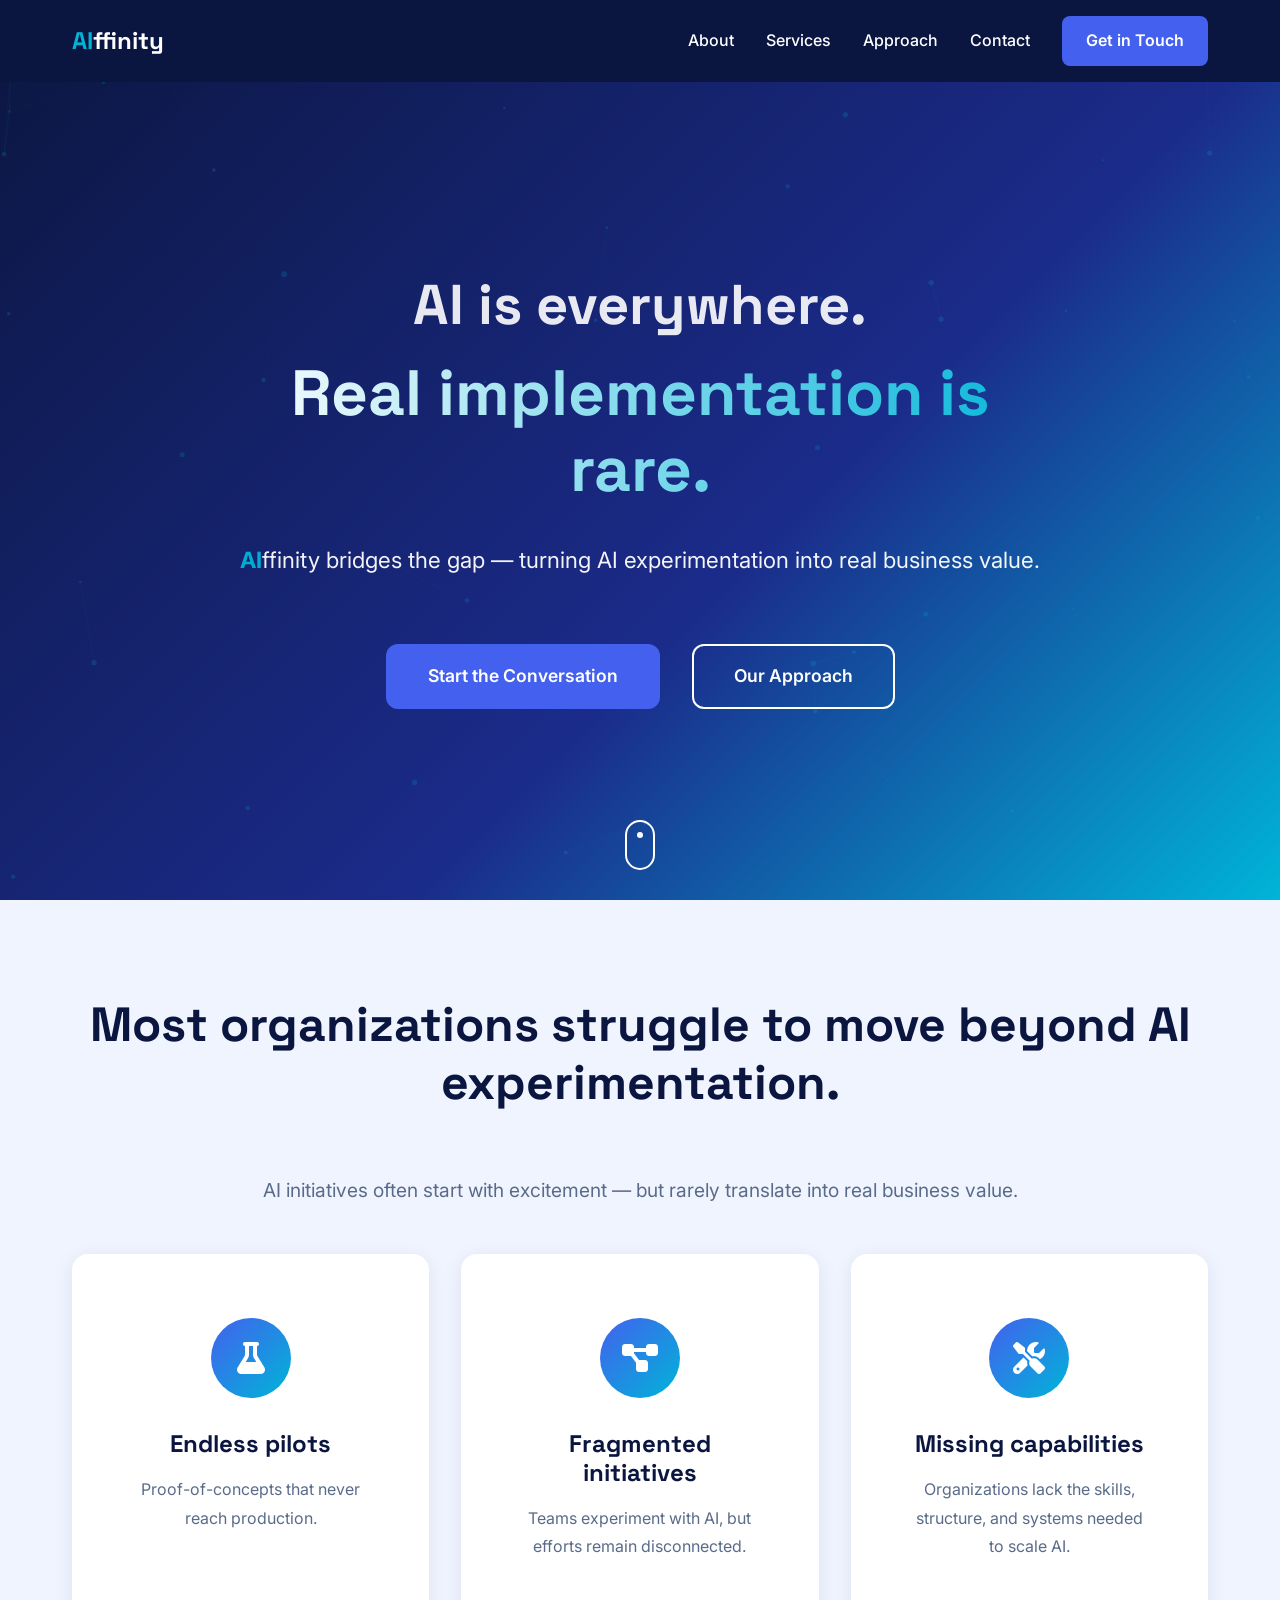
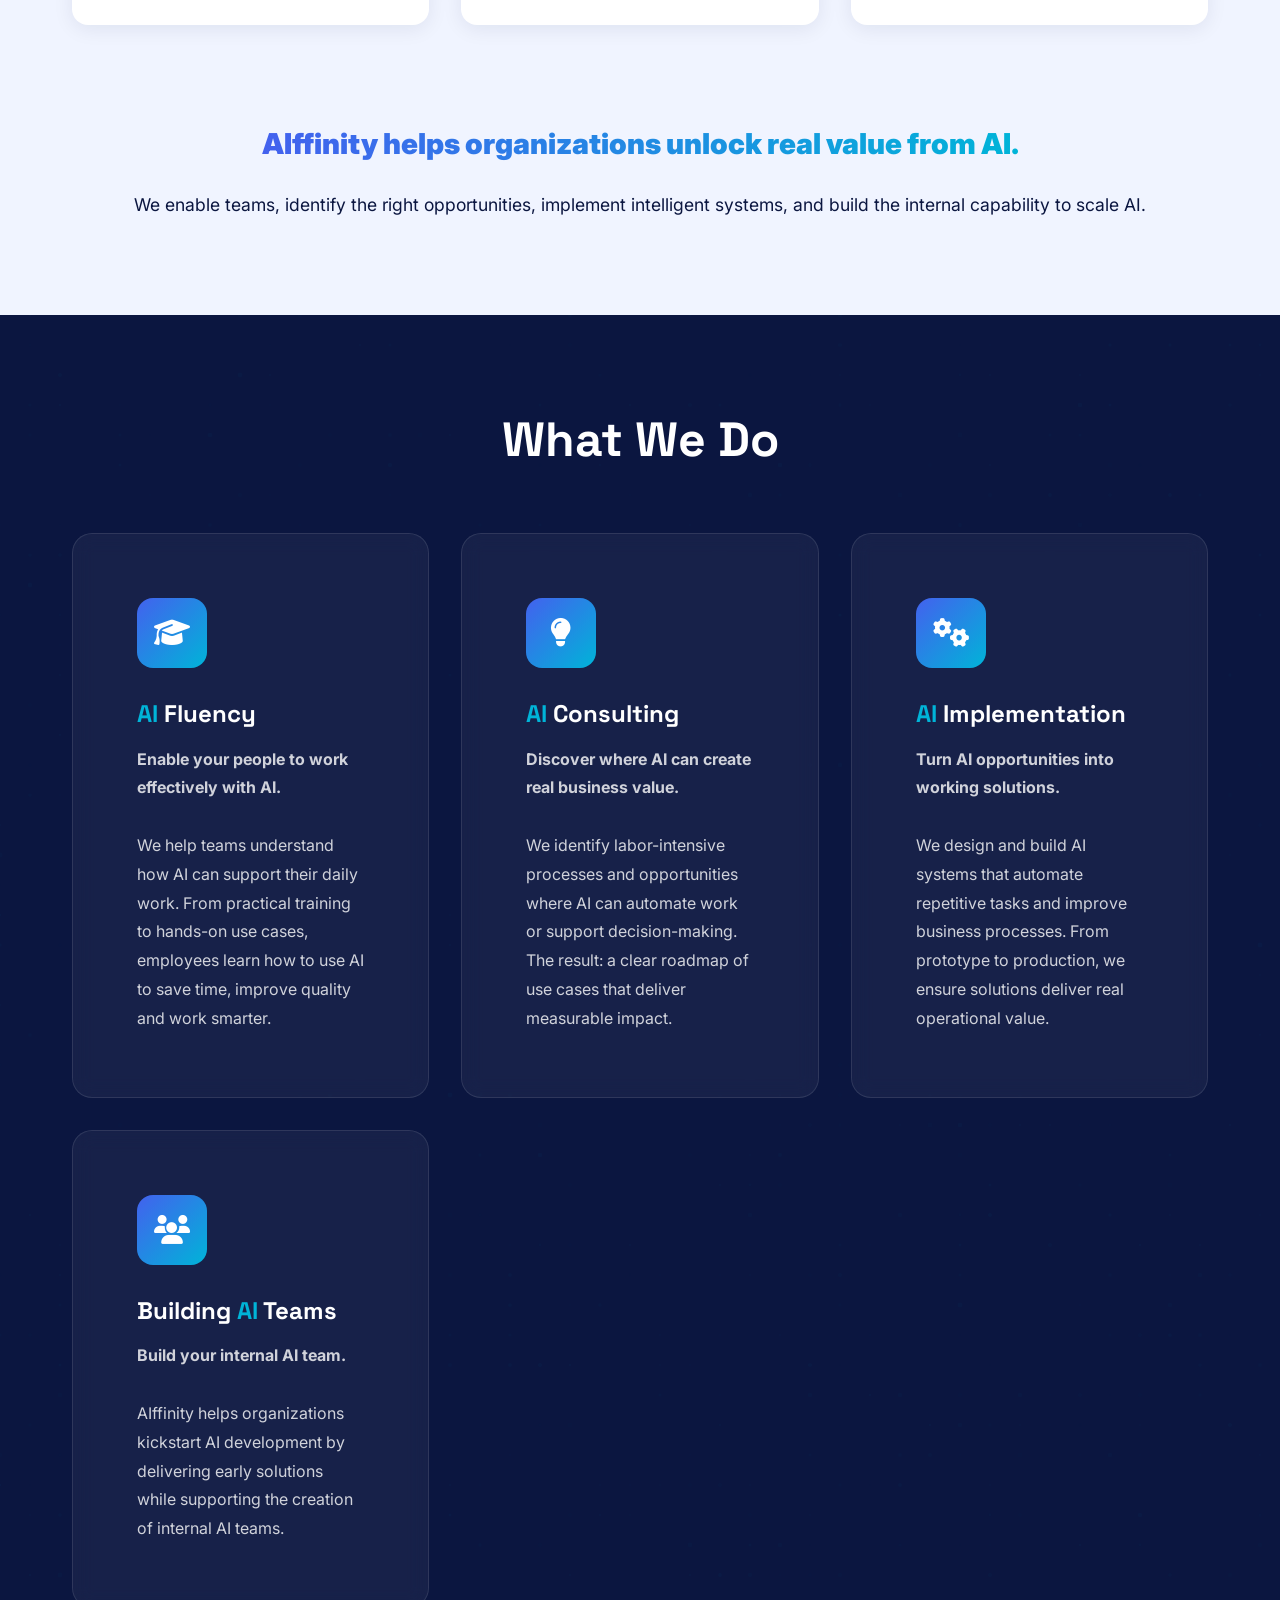
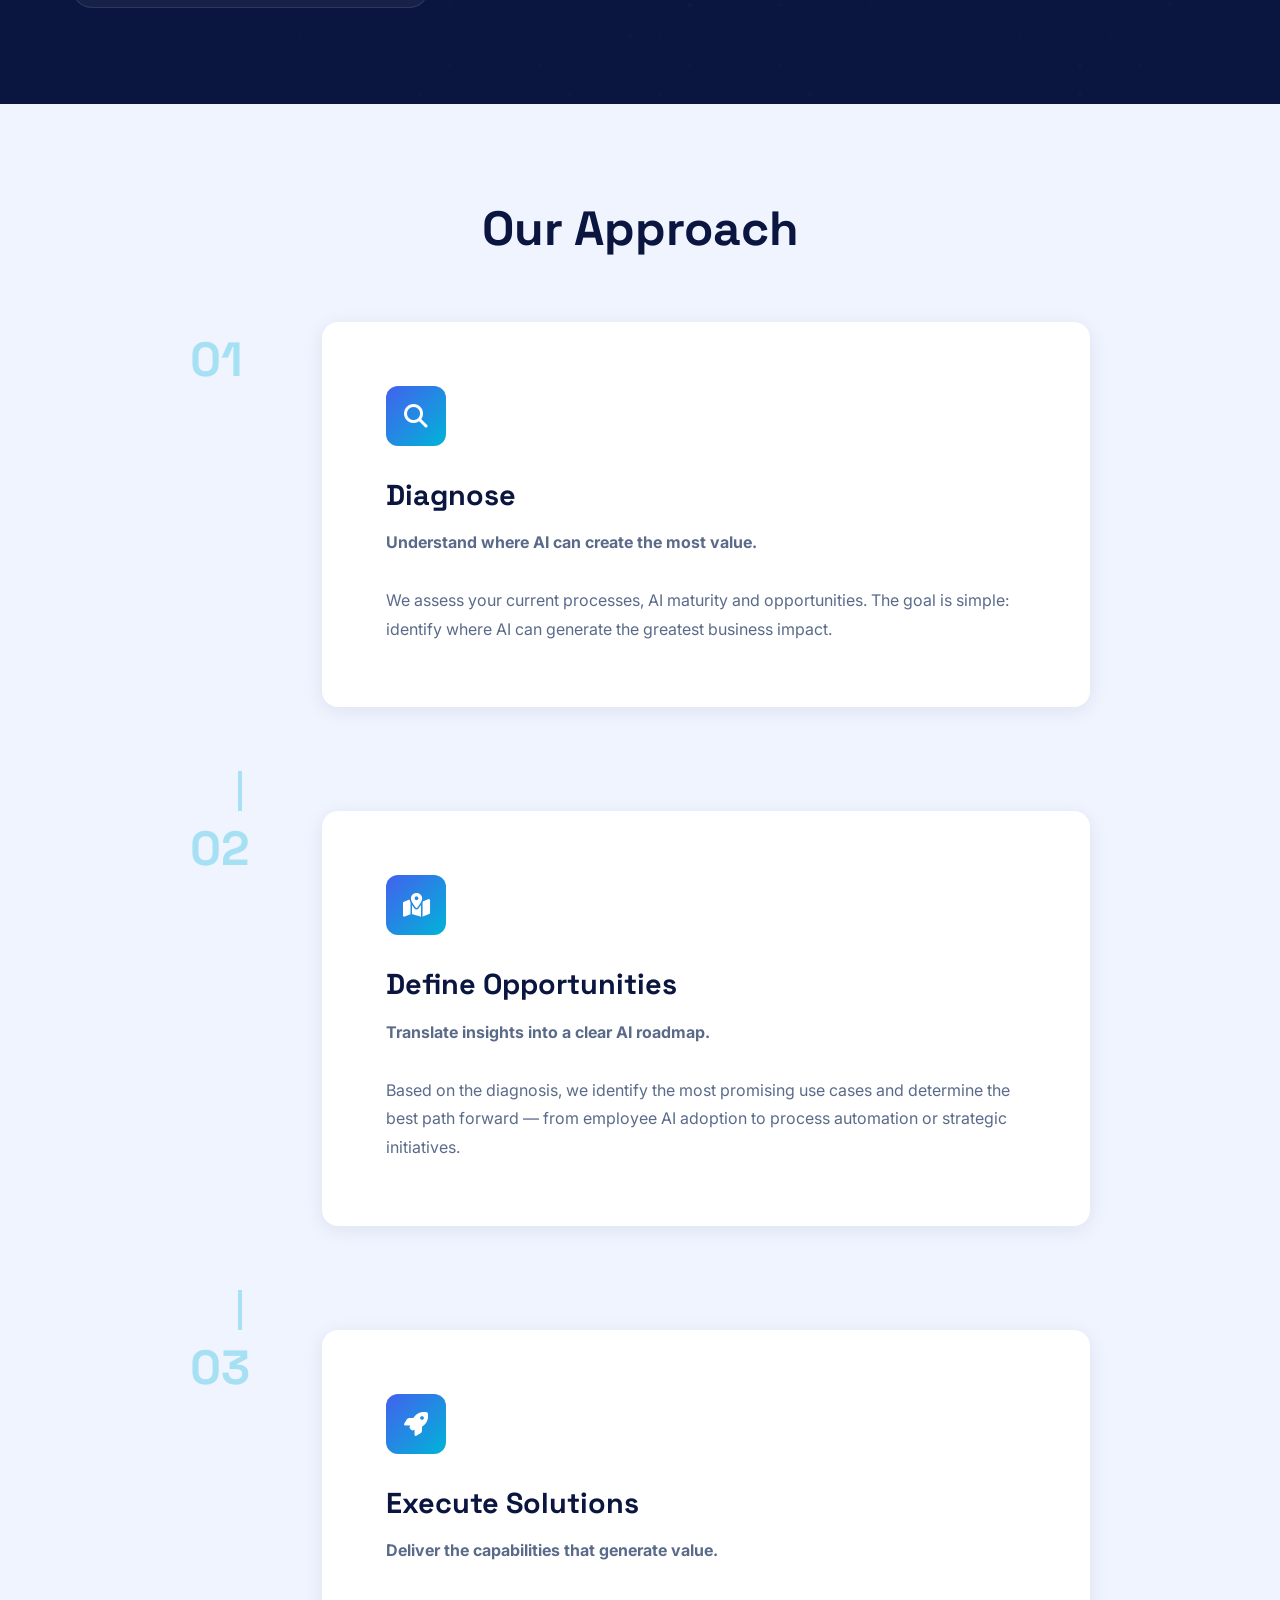
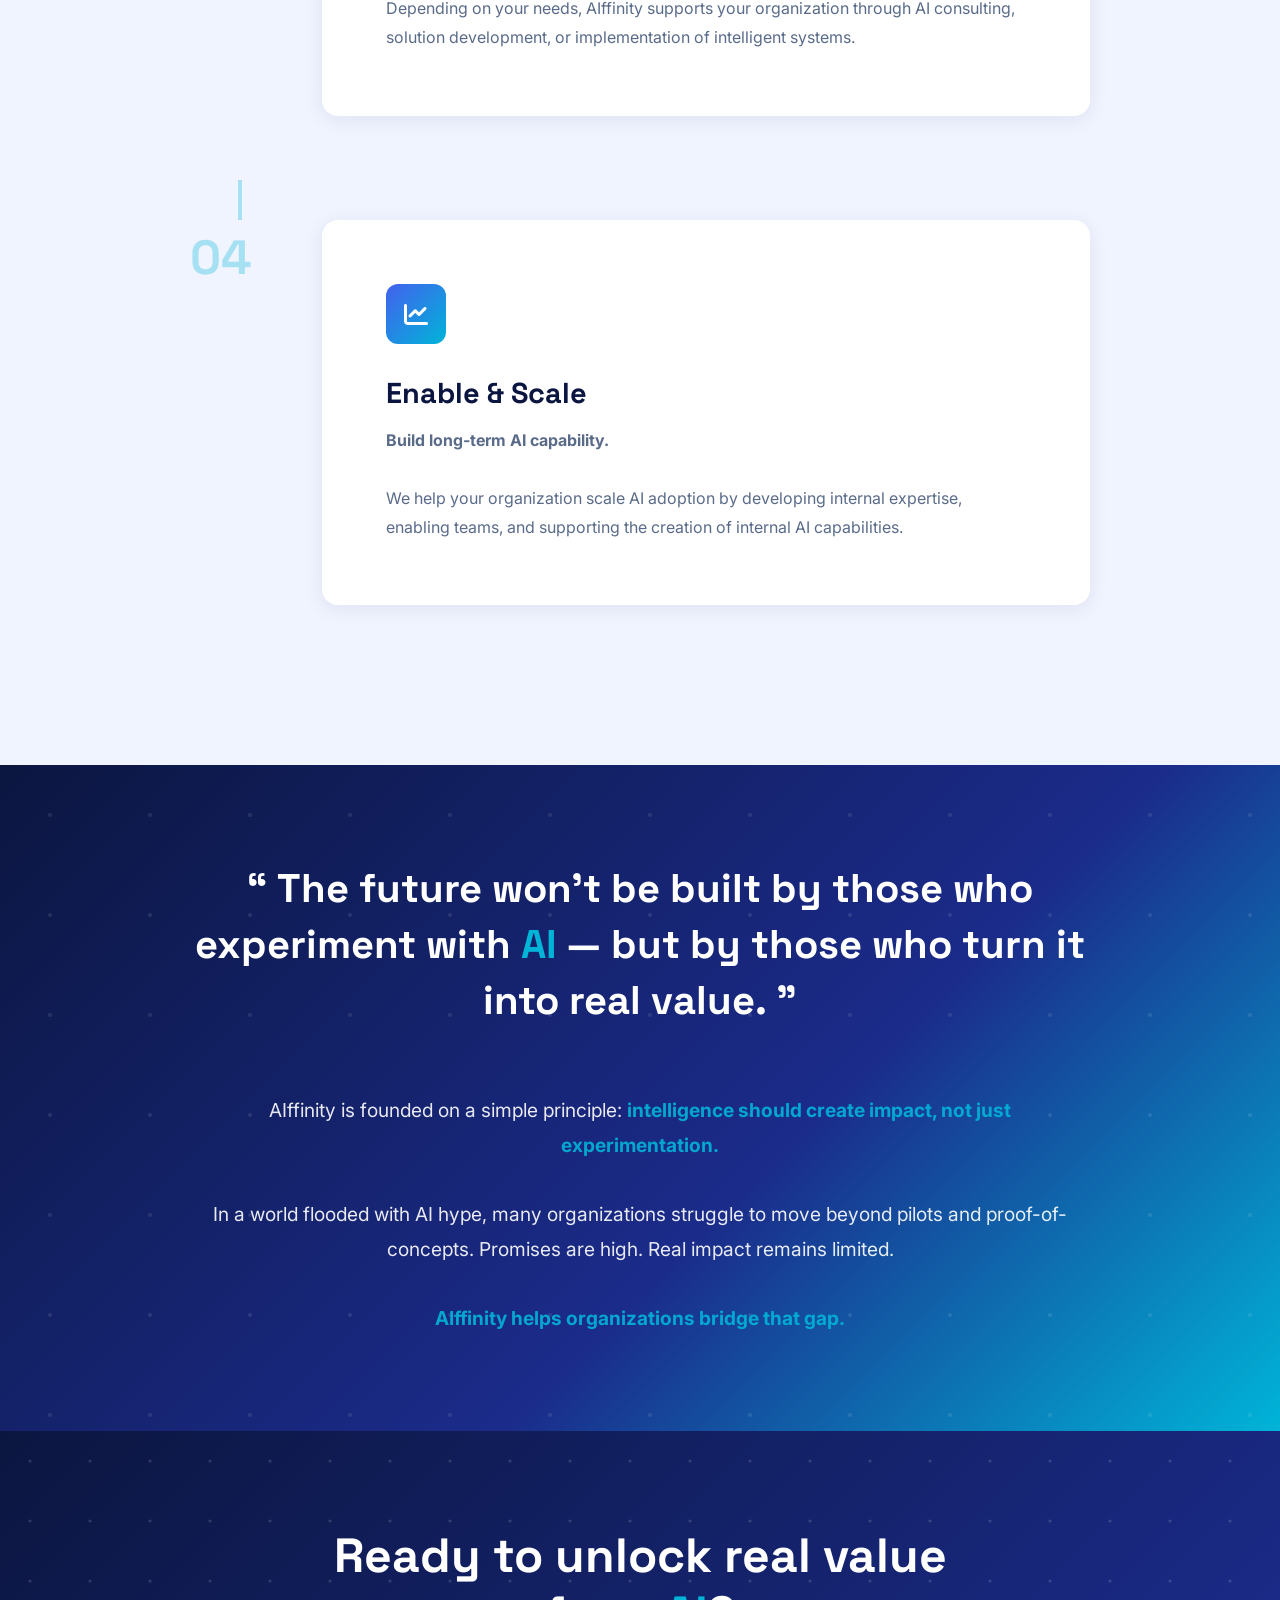
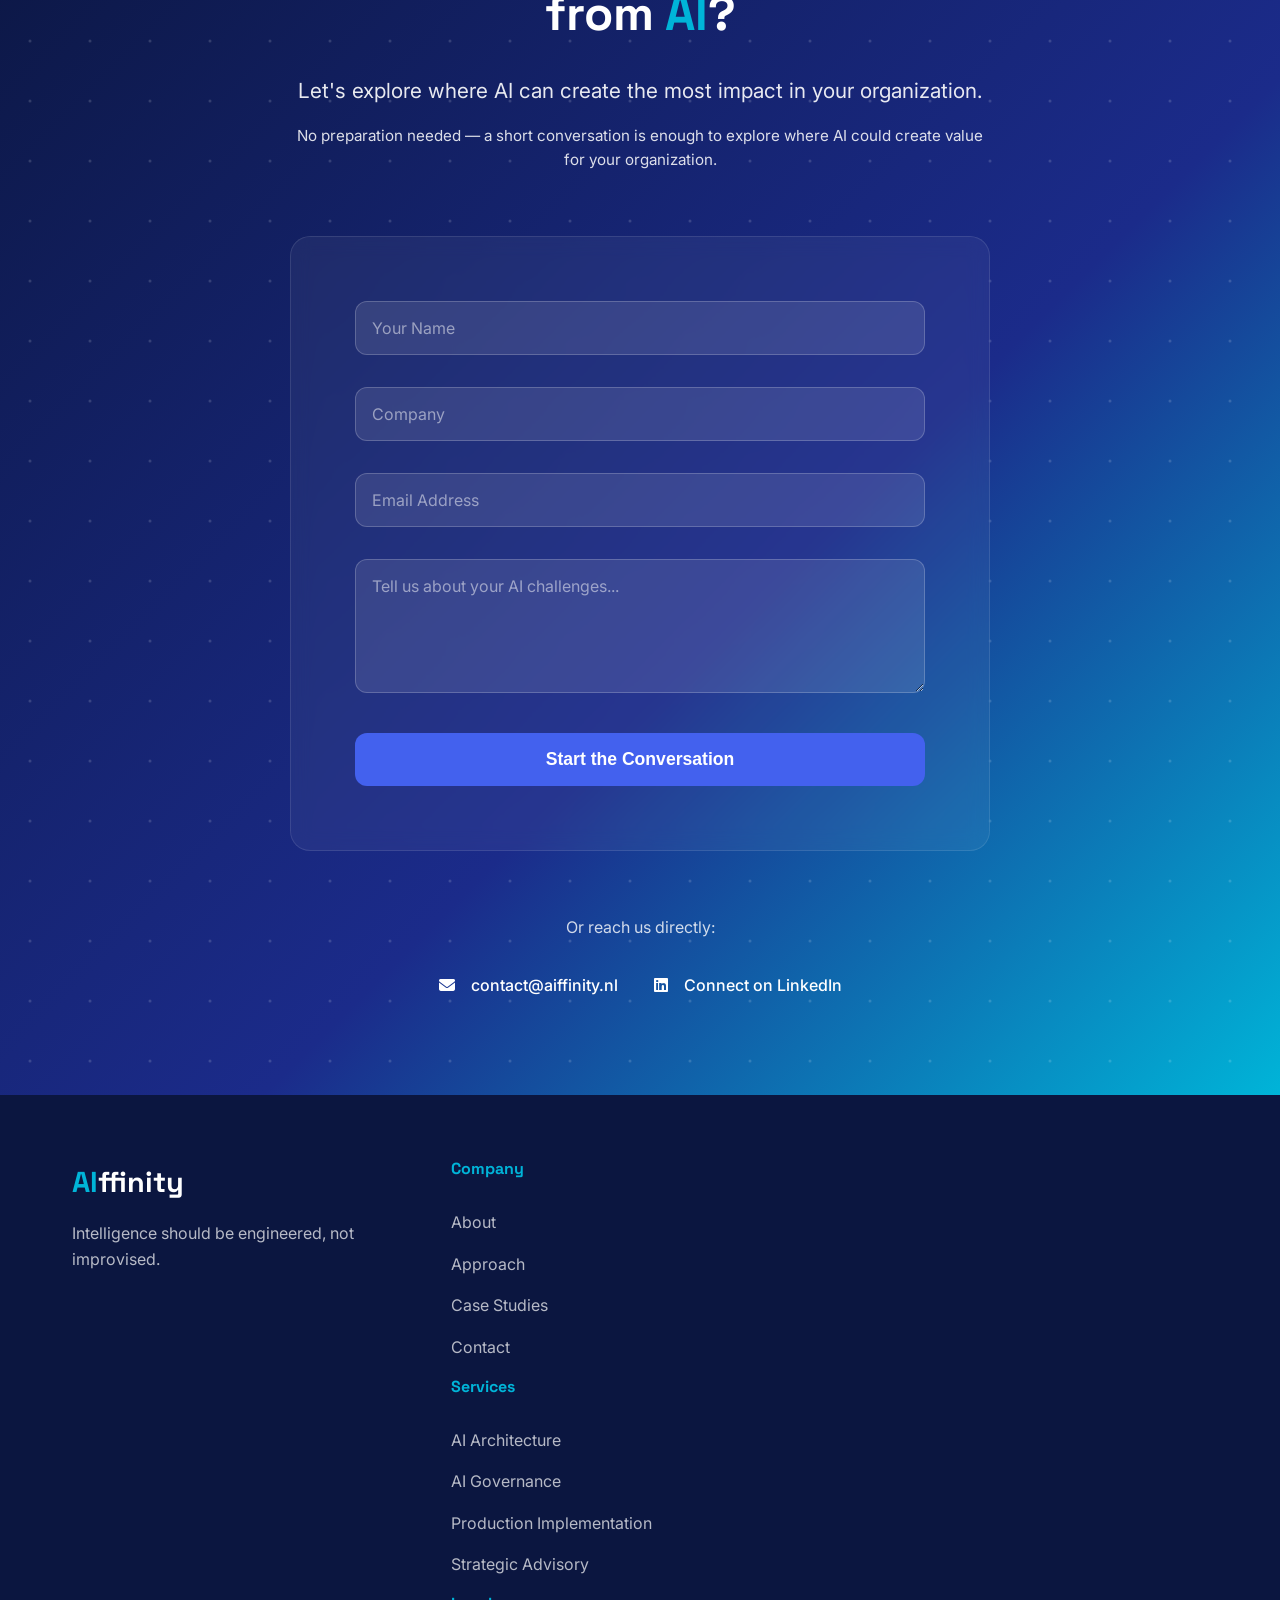
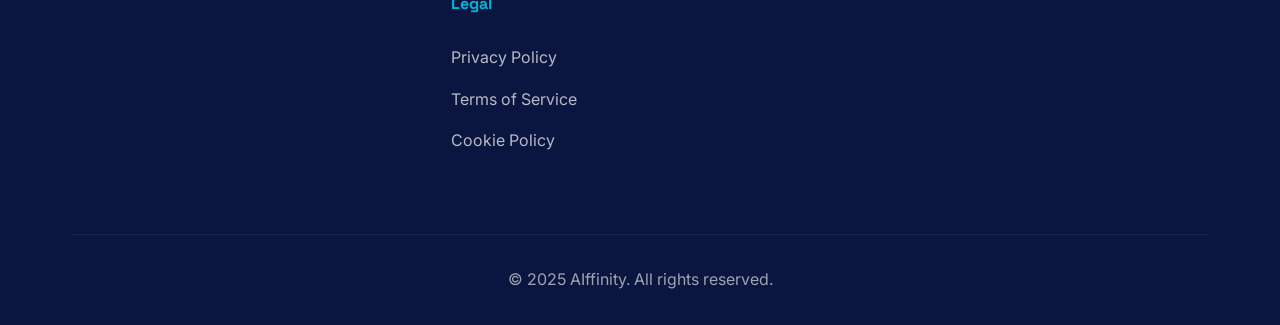
==== commit 152decae: "newer version" ====
--- a/index.html
+++ b/index.html
@@ -23,7 +23,6 @@
                     <a href="#about" class="nav-link">About</a>
                     <a href="#services" class="nav-link">Services</a>
                     <a href="#approach" class="nav-link">Approach</a>
-                    <a href="#case-studies" class="nav-link">Case Studies</a>
                     <a href="#contact" class="nav-link">Contact</a>
                     <a href="#contact" class="nav-cta">Get in Touch</a>
                 </div>
@@ -48,11 +47,11 @@
                     <span class="hero-line-2">Real implementation is rare.</span>
                 </h1>
                 <p class="hero-subtitle">
-                    <span class="logo-ai">AI</span>ffinity bridges the gap — from experimentation to enterprise-grade AI infrastructure.
+                    <span class="logo-ai">AI</span>ffinity bridges the gap — turning AI experimentation into real business value.
                 </p>
                 <div class="hero-ctas">
-                    <a href="#contact" class="btn-primary">Start Building</a>
-                    <a href="#case-studies" class="btn-secondary">See Our Work</a>
+                    <a href="#contact" class="btn-primary">Start the Conversation</a>
+                    <a href="#approach" class="btn-secondary">Our Approach</a>
                 </div>
             </div>
         </div>
@@ -64,32 +63,34 @@
     <!-- Problem Statement Section -->
     <section class="problem-section" id="about">
         <div class="container">
-            <h2 class="section-title">Most organizations are stuck.</h2>
+            <h2 class="section-title">Most organizations struggle to move beyond AI experimentation.</h2>
+            <p style="text-align: center; font-size: 1.2rem; color: var(--color-text-secondary); margin-bottom: 3rem; max-width: 800px; margin-left: auto; margin-right: auto;">AI initiatives often start with excitement — but rarely translate into real business value.</p>
             <div class="problem-grid">
                 <div class="problem-card fade-in-up">
                     <div class="problem-icon">
                         <i class="fas fa-flask"></i>
                     </div>
-                    <h3>Endless Pilots</h3>
-                    <p>AI projects that never reach production. Proof-of-concepts that prove nothing but time wasted.</p>
+                    <h3>Endless pilots</h3>
+                    <p>Proof-of-concepts that never reach production.</p>
                 </div>
                 <div class="problem-card fade-in-up">
                     <div class="problem-icon">
-                        <i class="fas fa-puzzle-piece"></i>
-                    </div>
-                    <h3>Fragmented Use Cases</h3>
-                    <p>Isolated tools without strategic coherence. AI experiments that don't build towards a unified system.</p>
+                        <i class="fas fa-project-diagram"></i>
+                    </div>
+                    <h3>Fragmented initiatives</h3>
+                    <p>Teams experiment with AI, but efforts remain disconnected.</p>
                 </div>
                 <div class="problem-card fade-in-up">
                     <div class="problem-icon">
-                        <i class="fas fa-building"></i>
-                    </div>
-                    <h3>Missing Architecture</h3>
-                    <p>No scalable AI foundation. Organizations lack the infrastructure to deploy AI at enterprise scale.</p>
+                        <i class="fas fa-tools"></i>
+                    </div>
+                    <h3>Missing capabilities</h3>
+                    <p>Organizations lack the skills, structure, and systems needed to scale AI.</p>
                 </div>
             </div>
             <div class="manifesto-statement">
-                <p>We don't chase trends. <strong>We build infrastructure.</strong></p>
+                <p><strong>AIffinity helps organizations unlock real value from AI.</strong></p>
+                <p style="font-size: 1.1rem; margin-top: 1.5rem;">We enable teams, identify the right opportunities, implement intelligent systems, and build the internal capability to scale AI.</p>
             </div>
         </div>
     </section>
@@ -100,35 +101,35 @@
             <svg class="services-pattern" id="servicesPattern"></svg>
         </div>
         <div class="container">
-            <h2 class="section-title light">What We Build</h2>
+            <h2 class="section-title light">What We Do</h2>
             <div class="services-grid">
                 <div class="service-card glass-card fade-in-up">
                     <div class="service-icon">
-                        <i class="fas fa-sitemap"></i>
-                    </div>
-                    <h3><span class="logo-ai">AI</span> Architecture</h3>
-                    <p>Design of scalable, modular AI systems that grow with your organization. We build the foundation for intelligence.</p>
+                        <i class="fas fa-graduation-cap"></i>
+                    </div>
+                    <h3><span class="logo-ai">AI</span> Fluency</h3>
+                    <p><strong>Enable your people to work effectively with AI.</strong><br><br>We help teams understand how AI can support their daily work. From practical training to hands-on use cases, employees learn how to use AI to save time, improve quality and work smarter.</p>
                 </div>
                 <div class="service-card glass-card fade-in-up">
                     <div class="service-icon">
-                        <i class="fas fa-shield-alt"></i>
-                    </div>
-                    <h3><span class="logo-ai">AI</span> Governance</h3>
-                    <p>Frameworks for responsible, compliant AI deployment. Security, ethics, and regulatory alignment from day one.</p>
+                        <i class="fas fa-lightbulb"></i>
+                    </div>
+                    <h3><span class="logo-ai">AI</span> Consulting</h3>
+                    <p><strong>Discover where AI can create real business value.</strong><br><br>We identify labor-intensive processes and opportunities where AI can automate work or support decision-making. The result: a clear roadmap of use cases that deliver measurable impact.</p>
                 </div>
                 <div class="service-card glass-card fade-in-up">
                     <div class="service-icon">
-                        <i class="fas fa-rocket"></i>
-                    </div>
-                    <h3>Production Implementation</h3>
-                    <p>From prototype to production-ready systems. We ship real infrastructure, not demos.</p>
+                        <i class="fas fa-cogs"></i>
+                    </div>
+                    <h3><span class="logo-ai">AI</span> Implementation</h3>
+                    <p><strong>Turn AI opportunities into working solutions.</strong><br><br>We design and build AI systems that automate repetitive tasks and improve business processes. From prototype to production, we ensure solutions deliver real operational value.</p>
                 </div>
                 <div class="service-card glass-card fade-in-up">
                     <div class="service-icon">
-                        <i class="fas fa-compass"></i>
-                    </div>
-                    <h3>Strategic <span class="logo-ai">AI</span> Advisory</h3>
-                    <p>Aligning AI investment with business objectives. Strategic clarity before technical execution.</p>
+                        <i class="fas fa-users"></i>
+                    </div>
+                    <h3>Building <span class="logo-ai">AI</span> Teams</h3>
+                    <p><strong>Build your internal AI team.</strong><br><br>AIffinity helps organizations kickstart AI development by delivering early solutions while supporting the creation of internal AI teams.</p>
                 </div>
             </div>
         </div>
@@ -146,7 +147,7 @@
                             <i class="fas fa-search"></i>
                         </div>
                         <h3>Diagnose</h3>
-                        <p>We assess your current AI landscape, identifying gaps, risks, and strategic opportunities. No assumptions, only evidence.</p>
+                        <p><strong>Understand where AI can create the most value.</strong><br><br>We assess your current processes, AI maturity and opportunities. The goal is simple: identify where AI can generate the greatest business impact.</p>
                     </div>
                 </div>
                 <div class="approach-connector"></div>
@@ -154,10 +155,10 @@
                     <div class="step-number">02</div>
                     <div class="step-content">
                         <div class="step-icon">
-                            <i class="fas fa-drafting-compass"></i>
+                            <i class="fas fa-map-marked-alt"></i>
                         </div>
-                        <h3>Architect</h3>
-                        <p>We design the intelligent infrastructure — scalable, secure, and aligned with your business objectives.</p>
+                        <h3>Define Opportunities</h3>
+                        <p><strong>Translate insights into a clear AI roadmap.</strong><br><br>Based on the diagnosis, we identify the most promising use cases and determine the best path forward — from employee AI adoption to process automation or strategic initiatives.</p>
                     </div>
                 </div>
                 <div class="approach-connector"></div>
@@ -165,10 +166,10 @@
                     <div class="step-number">03</div>
                     <div class="step-content">
                         <div class="step-icon">
-                            <i class="fas fa-code"></i>
+                            <i class="fas fa-rocket"></i>
                         </div>
-                        <h3>Build</h3>
-                        <p>We implement production-grade systems with engineering discipline. Clean code, robust testing, real deployment.</p>
+                        <h3>Execute Solutions</h3>
+                        <p><strong>Deliver the capabilities that generate value.</strong><br><br>Depending on your needs, AIffinity supports your organization through AI consulting, solution development, or implementation of intelligent systems.</p>
                     </div>
                 </div>
                 <div class="approach-connector"></div>
@@ -178,8 +179,8 @@
                         <div class="step-icon">
                             <i class="fas fa-chart-line"></i>
                         </div>
-                        <h3>Scale</h3>
-                        <p>We ensure your AI systems scale with demand. Optimization, monitoring, and continuous improvement.</p>
+                        <h3>Enable & Scale</h3>
+                        <p><strong>Build long-term AI capability.</strong><br><br>We help your organization scale AI adoption by developing internal expertise, enabling teams, and supporting the creation of internal AI capabilities.</p>
                     </div>
                 </div>
             </div>
@@ -192,18 +193,19 @@
         <div class="container">
             <div class="manifesto-content fade-in">
                 <blockquote class="manifesto-quote">
-                    "The future won't be built by those who experiment with <span class="logo-ai">AI</span> — but by those who architect it."
+                    The future won't be built by those who experiment with <span class="logo-ai">AI</span> — but by those who turn it into real value.
                 </blockquote>
                 <p class="manifesto-text">
-                    AIffinity is founded on one principle: <strong>Intelligence should be engineered, not improvised.</strong>
-                    In a world flooded with AI hype, organizations struggle to move beyond experimentation. 
-                    Promises are high. Production impact is low. We bridge that gap.
+                    AIffinity is founded on a simple principle: <strong>intelligence should create impact, not just experimentation.</strong><br><br>
+                    In a world flooded with AI hype, many organizations struggle to move beyond pilots and proof-of-concepts. Promises are high. Real impact remains limited.<br><br>
+                    <strong>AIffinity helps organizations bridge that gap.</strong>
                 </p>
             </div>
         </div>
     </section>
 
-    <!-- Case Studies Section -->
+    <!-- Case Studies Section - COMMENTED OUT FOR NOW -->
+    <!-- To reactivate: Remove the comment tags around this section
     <section class="case-studies-section" id="case-studies">
         <div class="container">
             <h2 class="section-title">Built for Impact</h2>
@@ -241,6 +243,7 @@
             </div>
         </div>
     </section>
+    -->
 
     <!-- Contact Section -->
     <section class="contact-section" id="contact">
@@ -248,8 +251,9 @@
         <div class="container">
             <div class="contact-content">
                 <div class="contact-text fade-in">
-                    <h2>Ready to architect your <span class="logo-ai">AI</span> future?</h2>
-                    <p>Let's talk about your infrastructure.</p>
+                    <h2>Ready to unlock real value from <span class="logo-ai">AI</span>?</h2>
+                    <p>Let's explore where AI can create the most impact in your organization.</p>
+                    <p style="font-size: 0.95rem; opacity: 0.85; margin-top: 1rem;">No preparation needed — a short conversation is enough to explore where AI could create value for your organization.</p>
                 </div>
                 <form class="contact-form fade-in-up" id="contactForm">
                     <div class="form-group">
@@ -264,12 +268,12 @@
                     <div class="form-group">
                         <textarea id="message" name="message" rows="5" placeholder="Tell us about your AI challenges..." required></textarea>
                     </div>
-                    <button type="submit" class="btn-primary">Send Message</button>
+                    <button type="submit" class="btn-primary">Start the Conversation</button>
                 </form>
                 <div class="contact-alternative">
                     <p>Or reach us directly:</p>
-                    <a href="mailto:hello@aiffinity.com" class="contact-email">
-                        <i class="fas fa-envelope"></i> hello@aiffinity.com
+                    <a href="mailto:contact@aiffinity.nl" class="contact-email">
+                        <i class="fas fa-envelope"></i> contact@aiffinity.nl
                     </a>
                     <a href="https://linkedin.com" target="_blank" class="contact-linkedin">
                         <i class="fab fa-linkedin"></i> Connect on LinkedIn
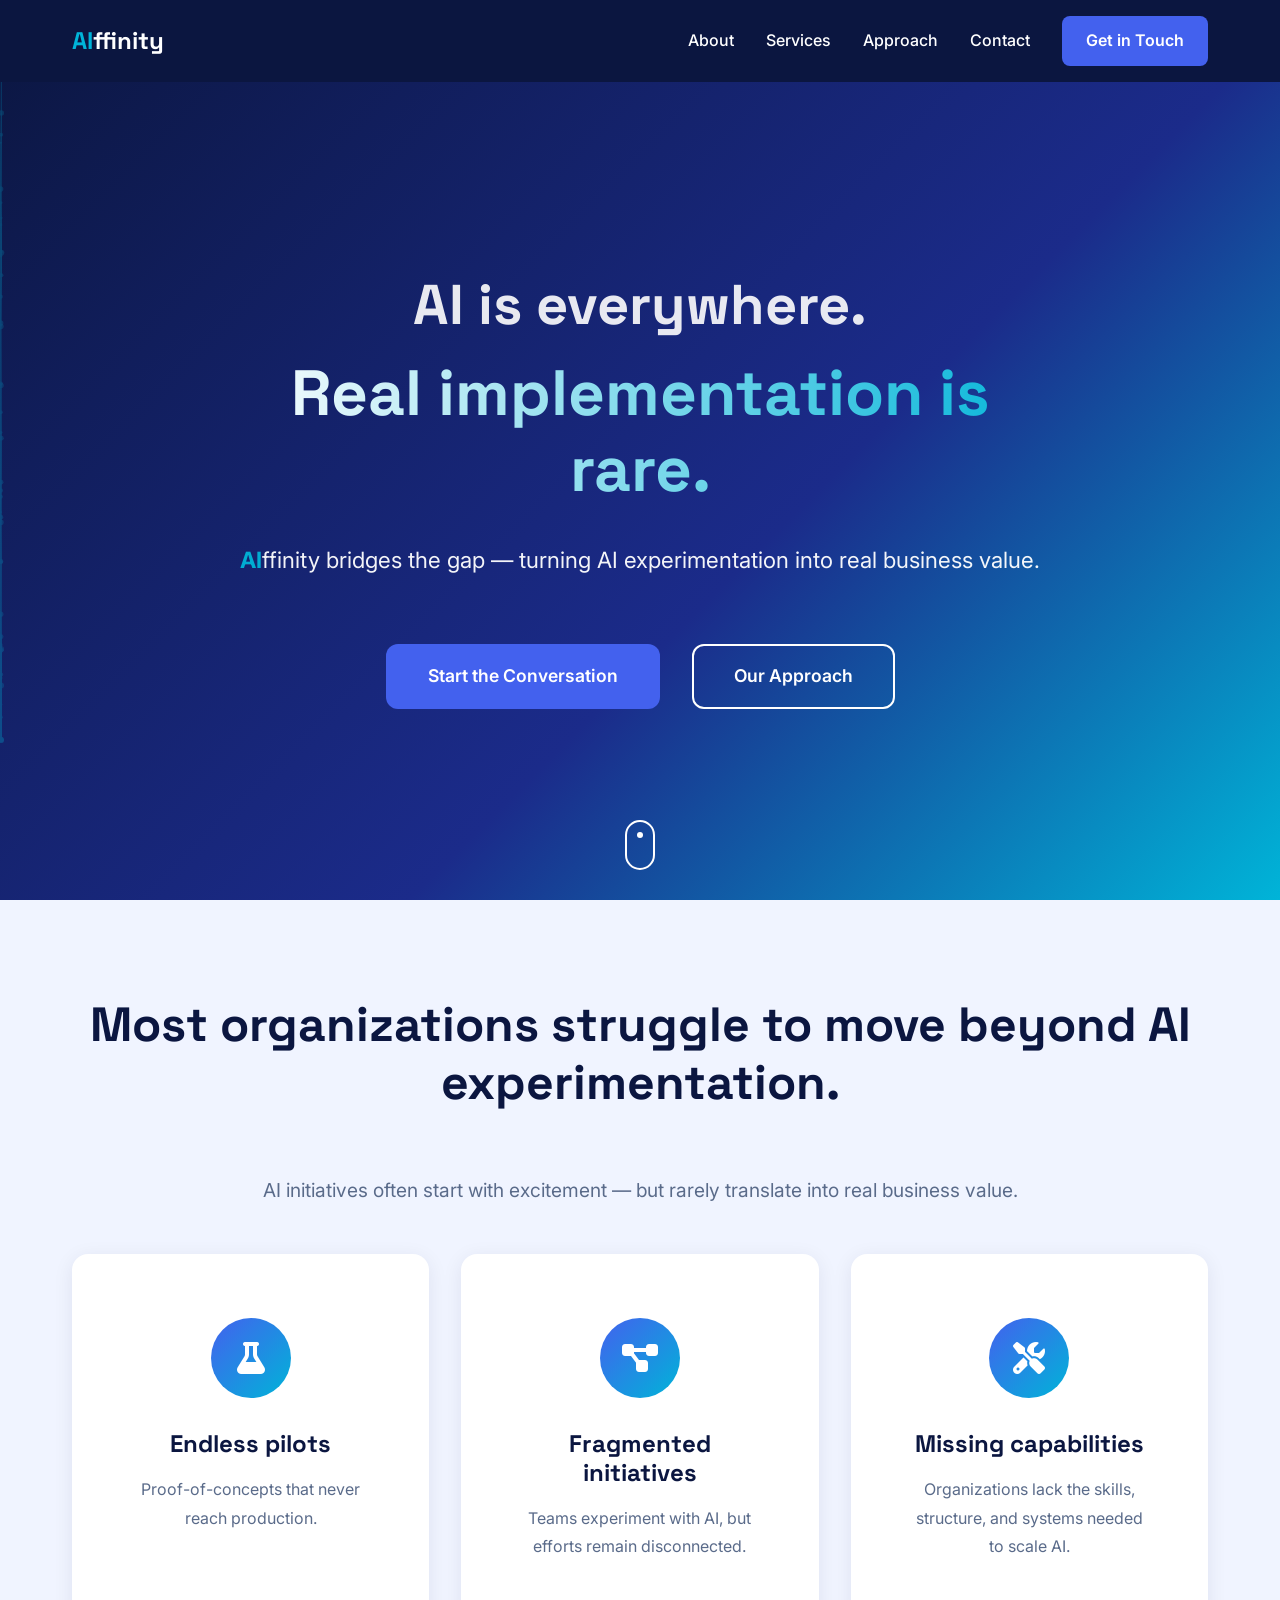
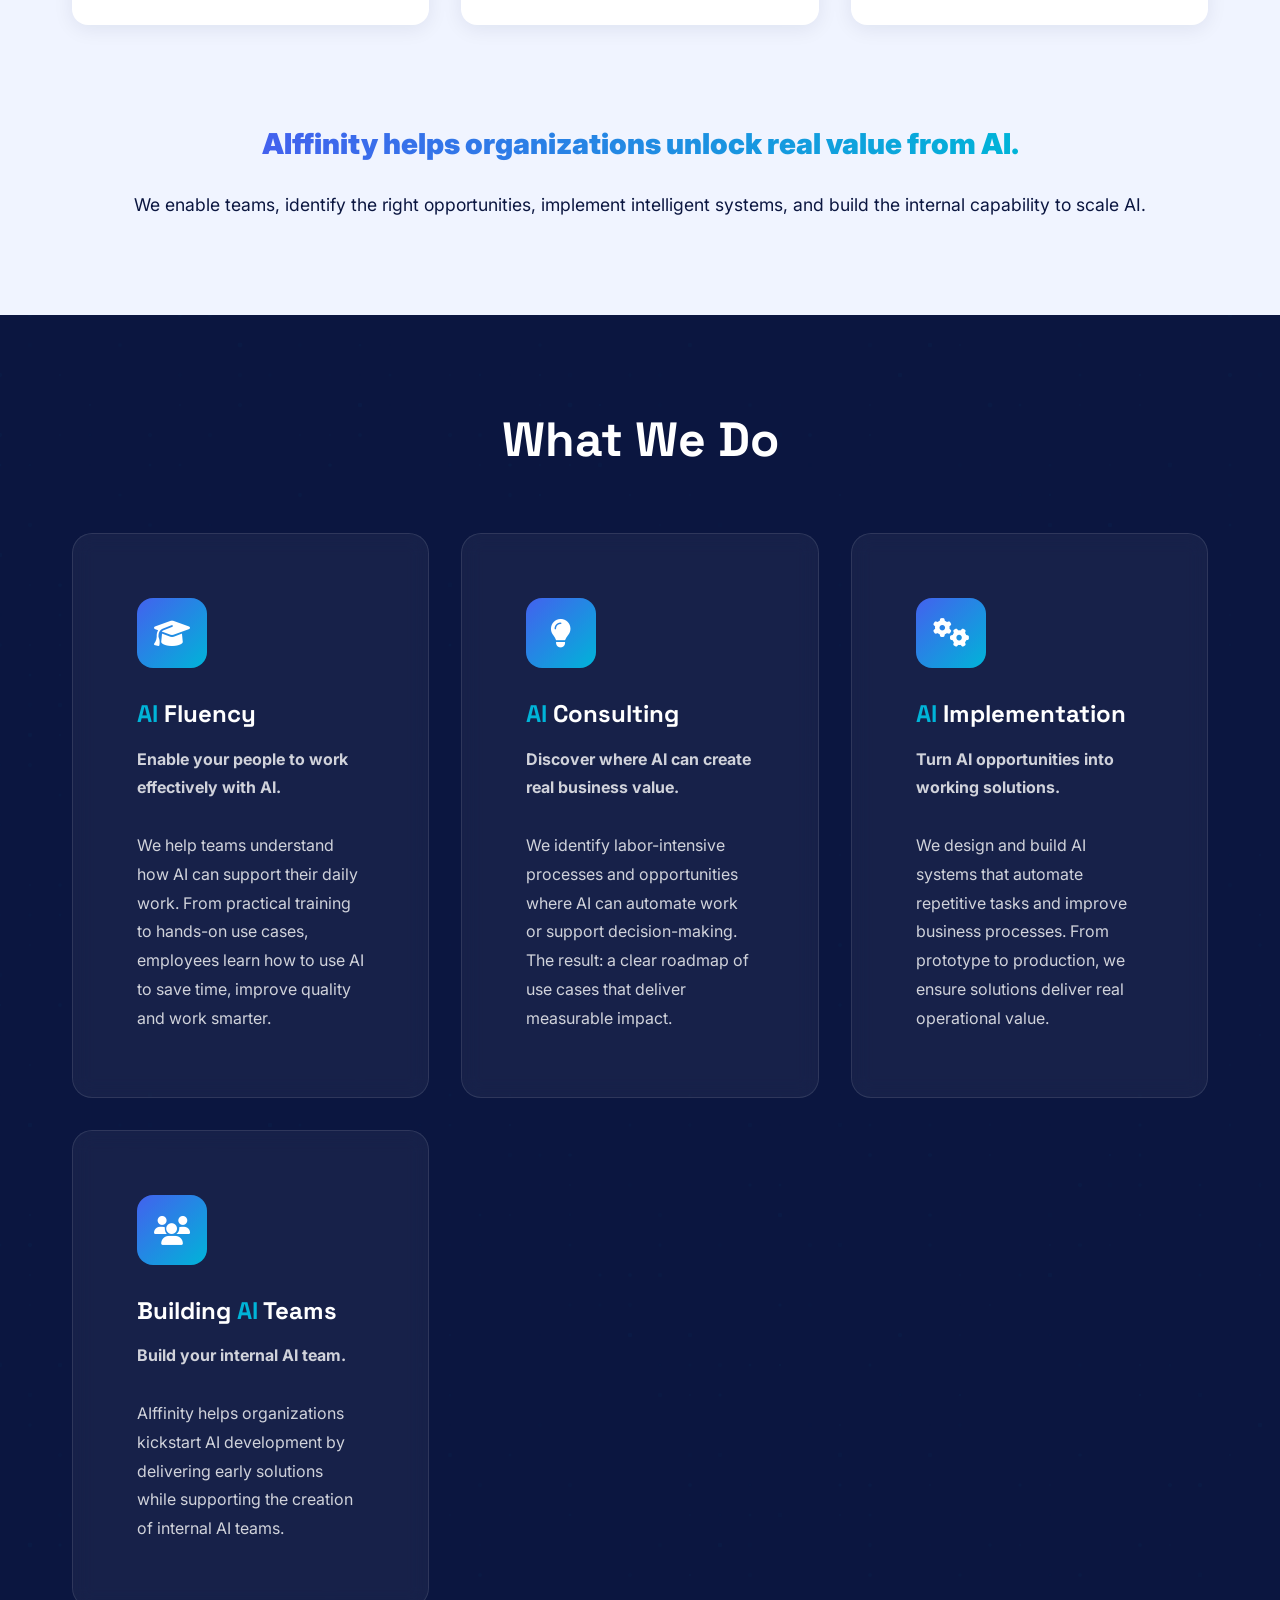
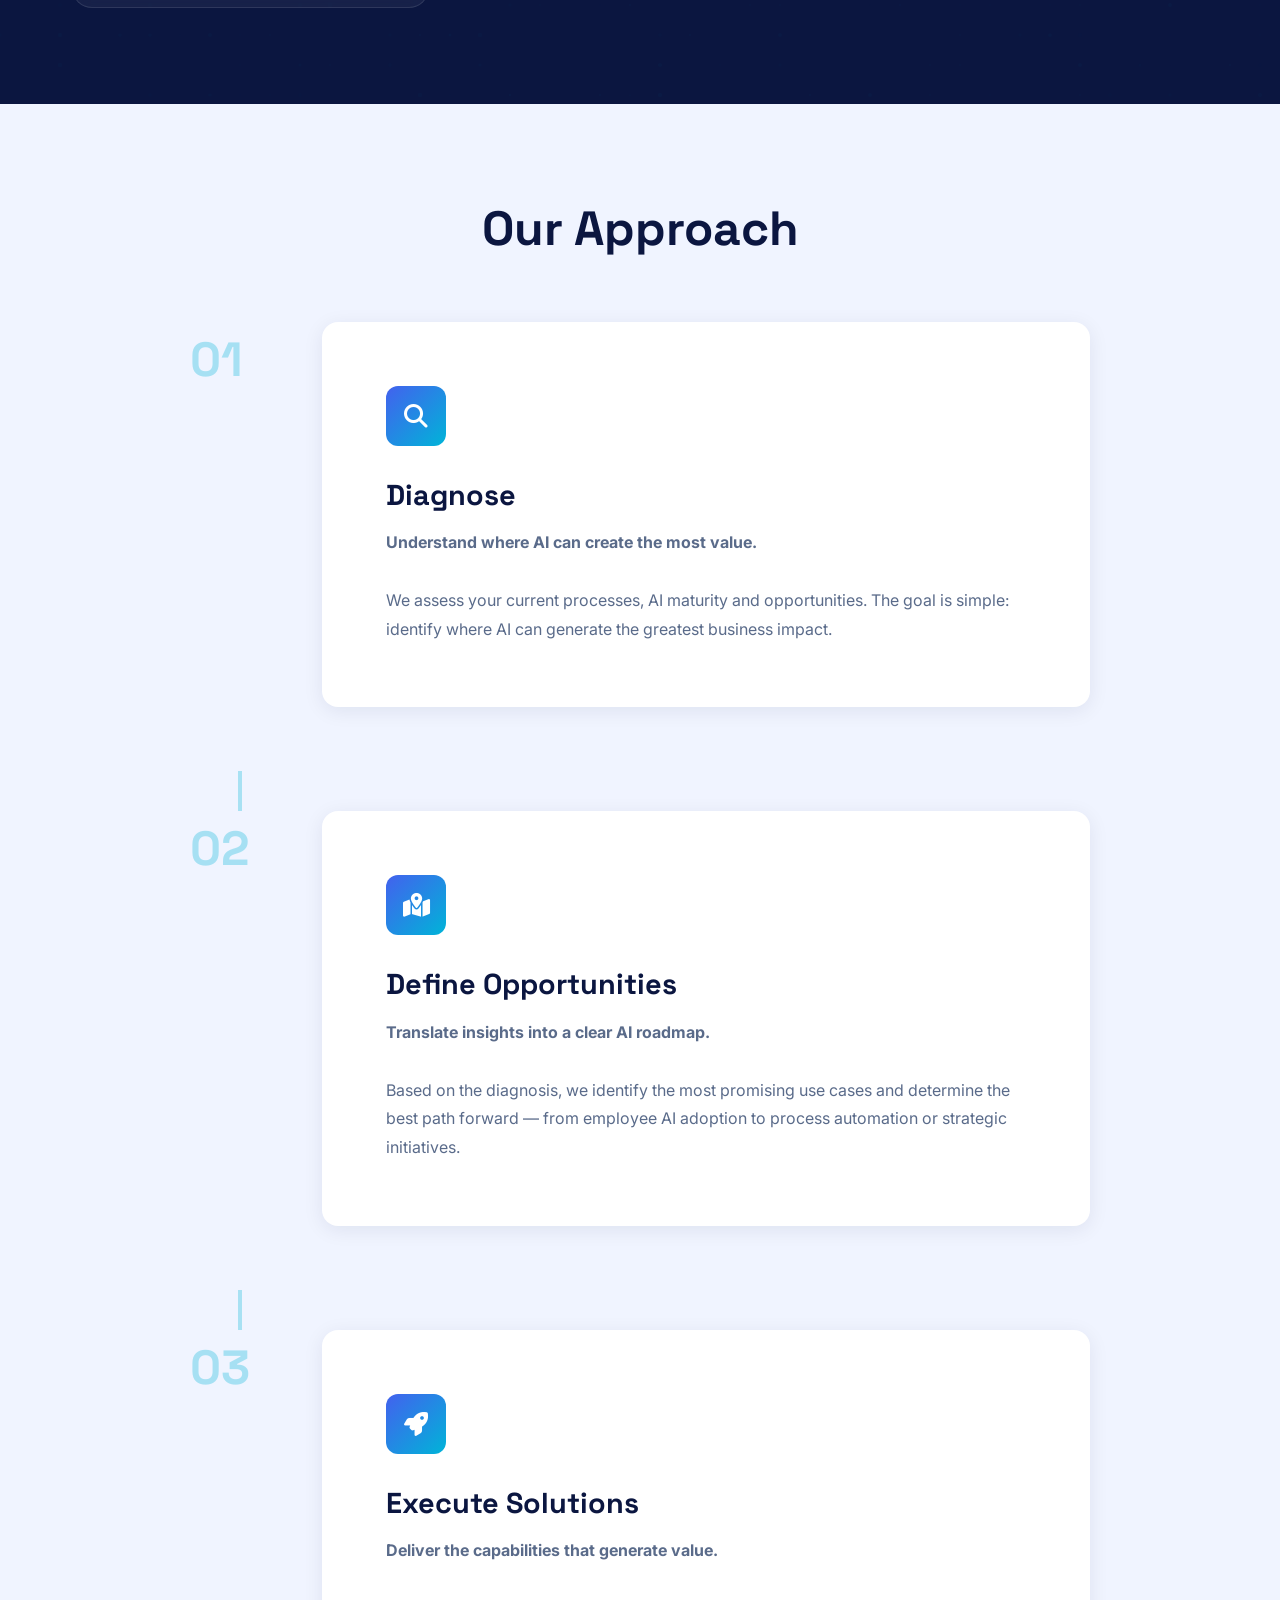
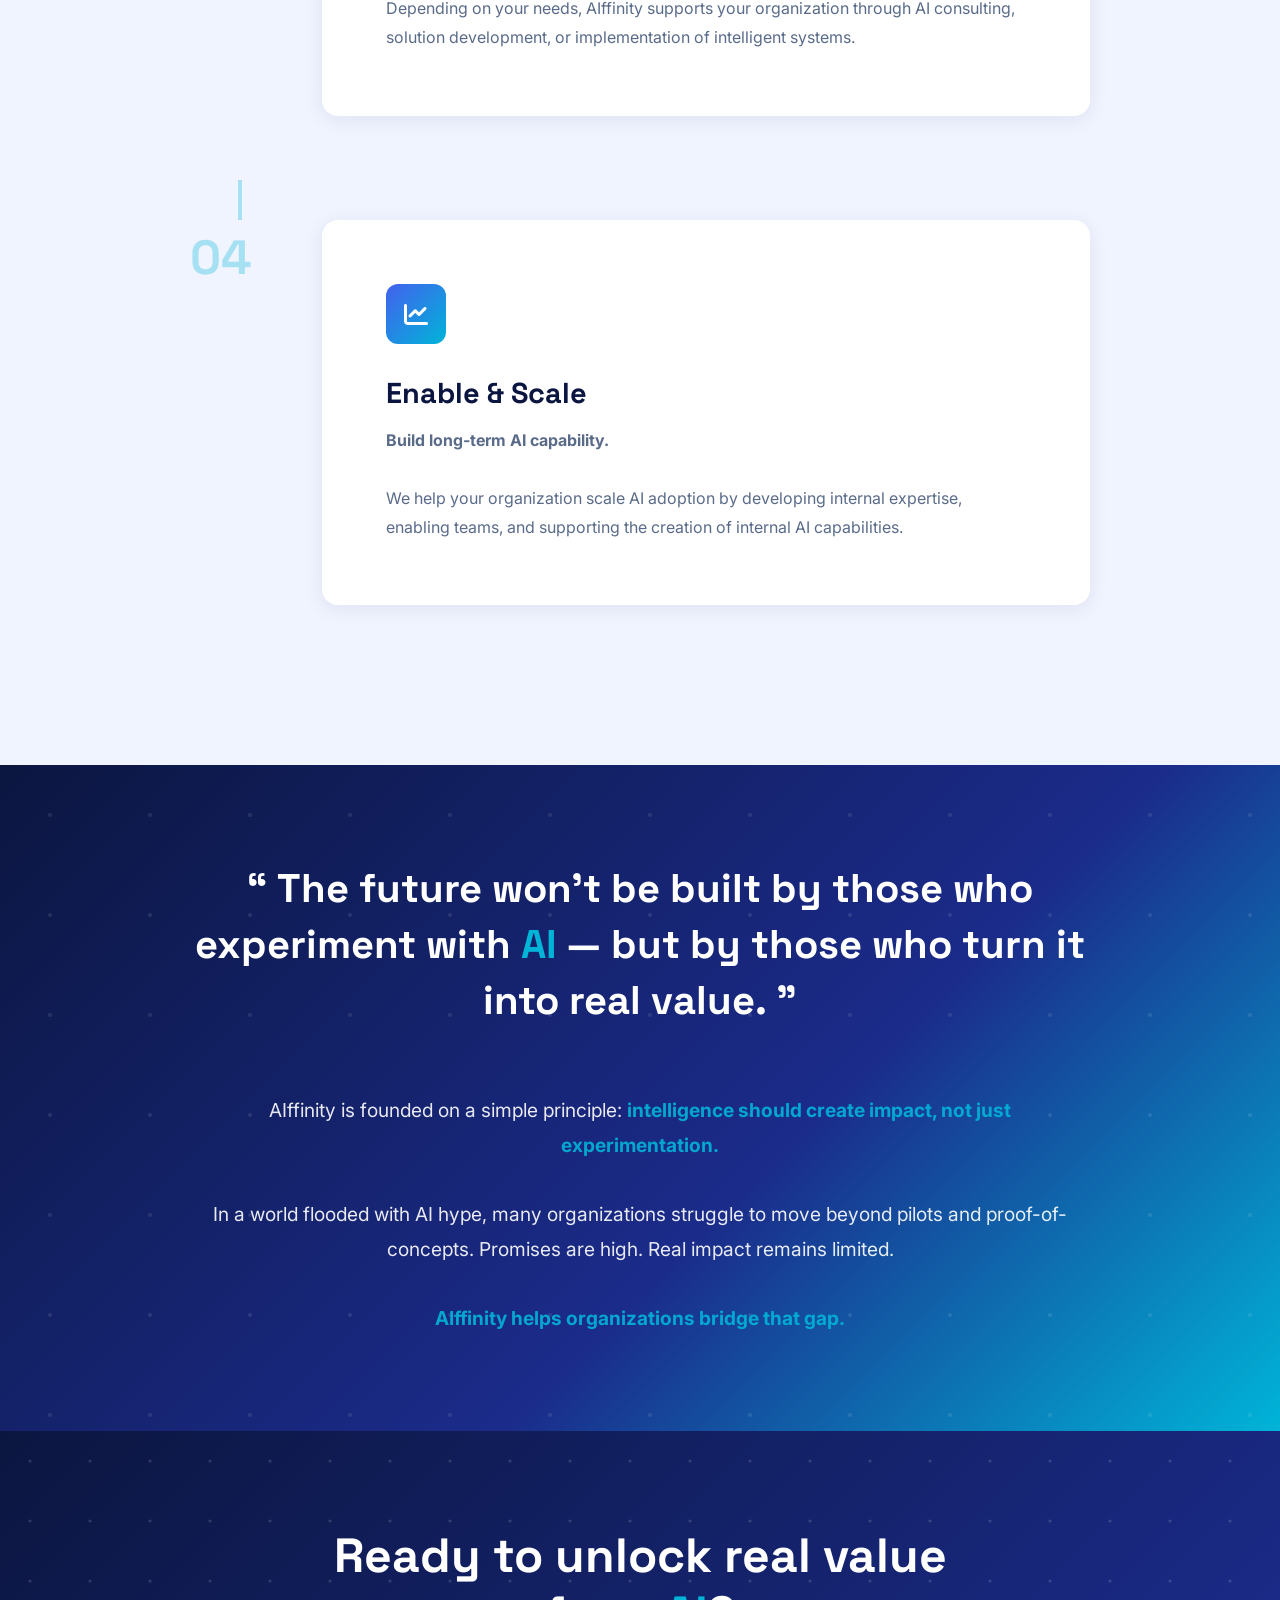
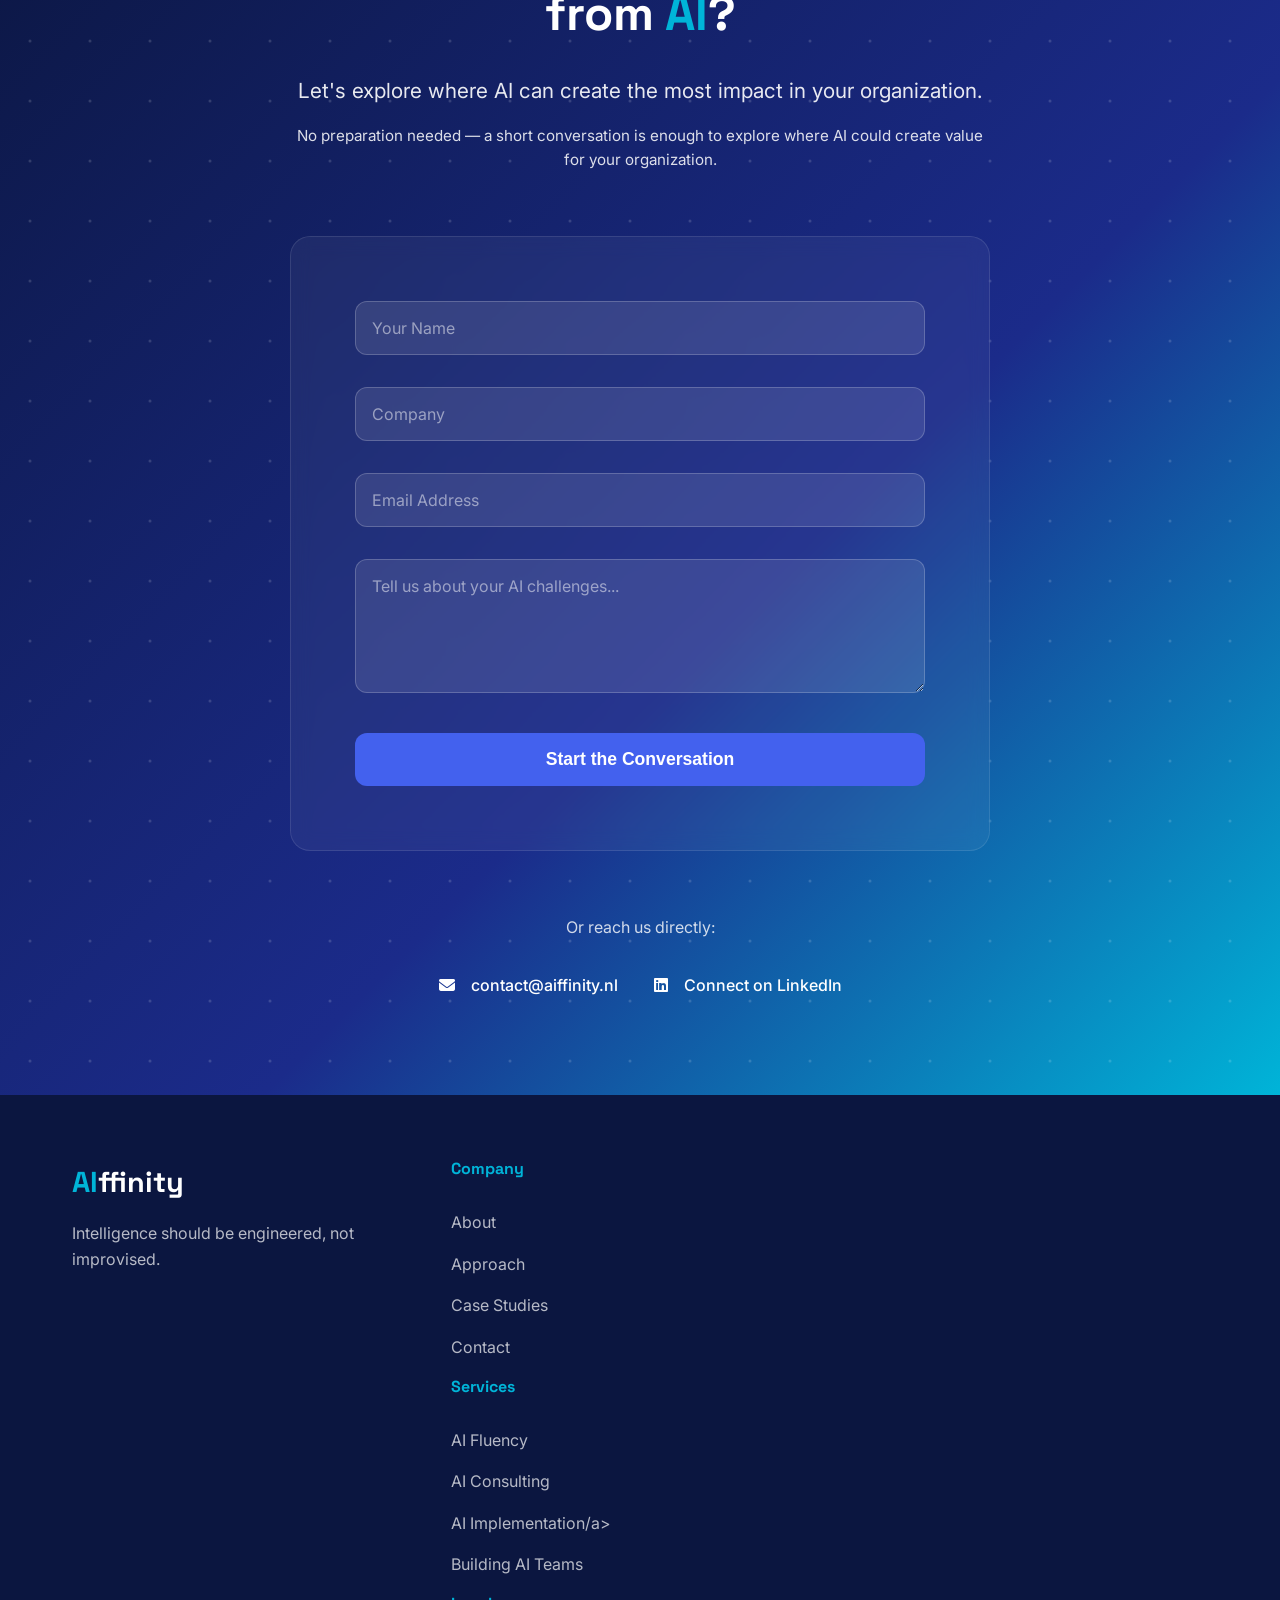
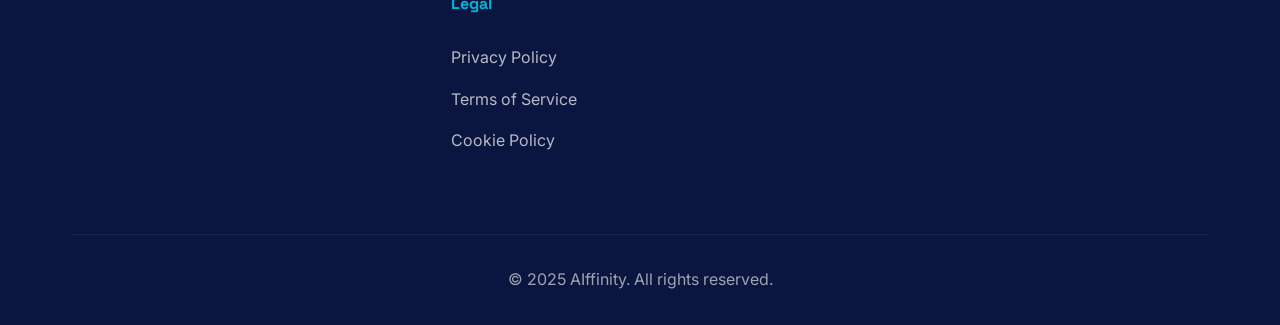
==== commit eb7826a6: "newer version" ====
--- a/index.html
+++ b/index.html
@@ -303,10 +303,10 @@
                     </div>
                     <div class="footer-column">
                         <h4>Services</h4>
-                        <a href="#services">AI Architecture</a>
-                        <a href="#services">AI Governance</a>
-                        <a href="#services">Production Implementation</a>
-                        <a href="#services">Strategic Advisory</a>
+                        <a href="#services">AI Fluency</a>
+                        <a href="#services">AI Consulting</a>
+                        <a href="#services">AI Implementation/a>
+                        <a href="#services">Building AI Teams</a>
                     </div>
                     <div class="footer-column">
                         <h4>Legal</h4>
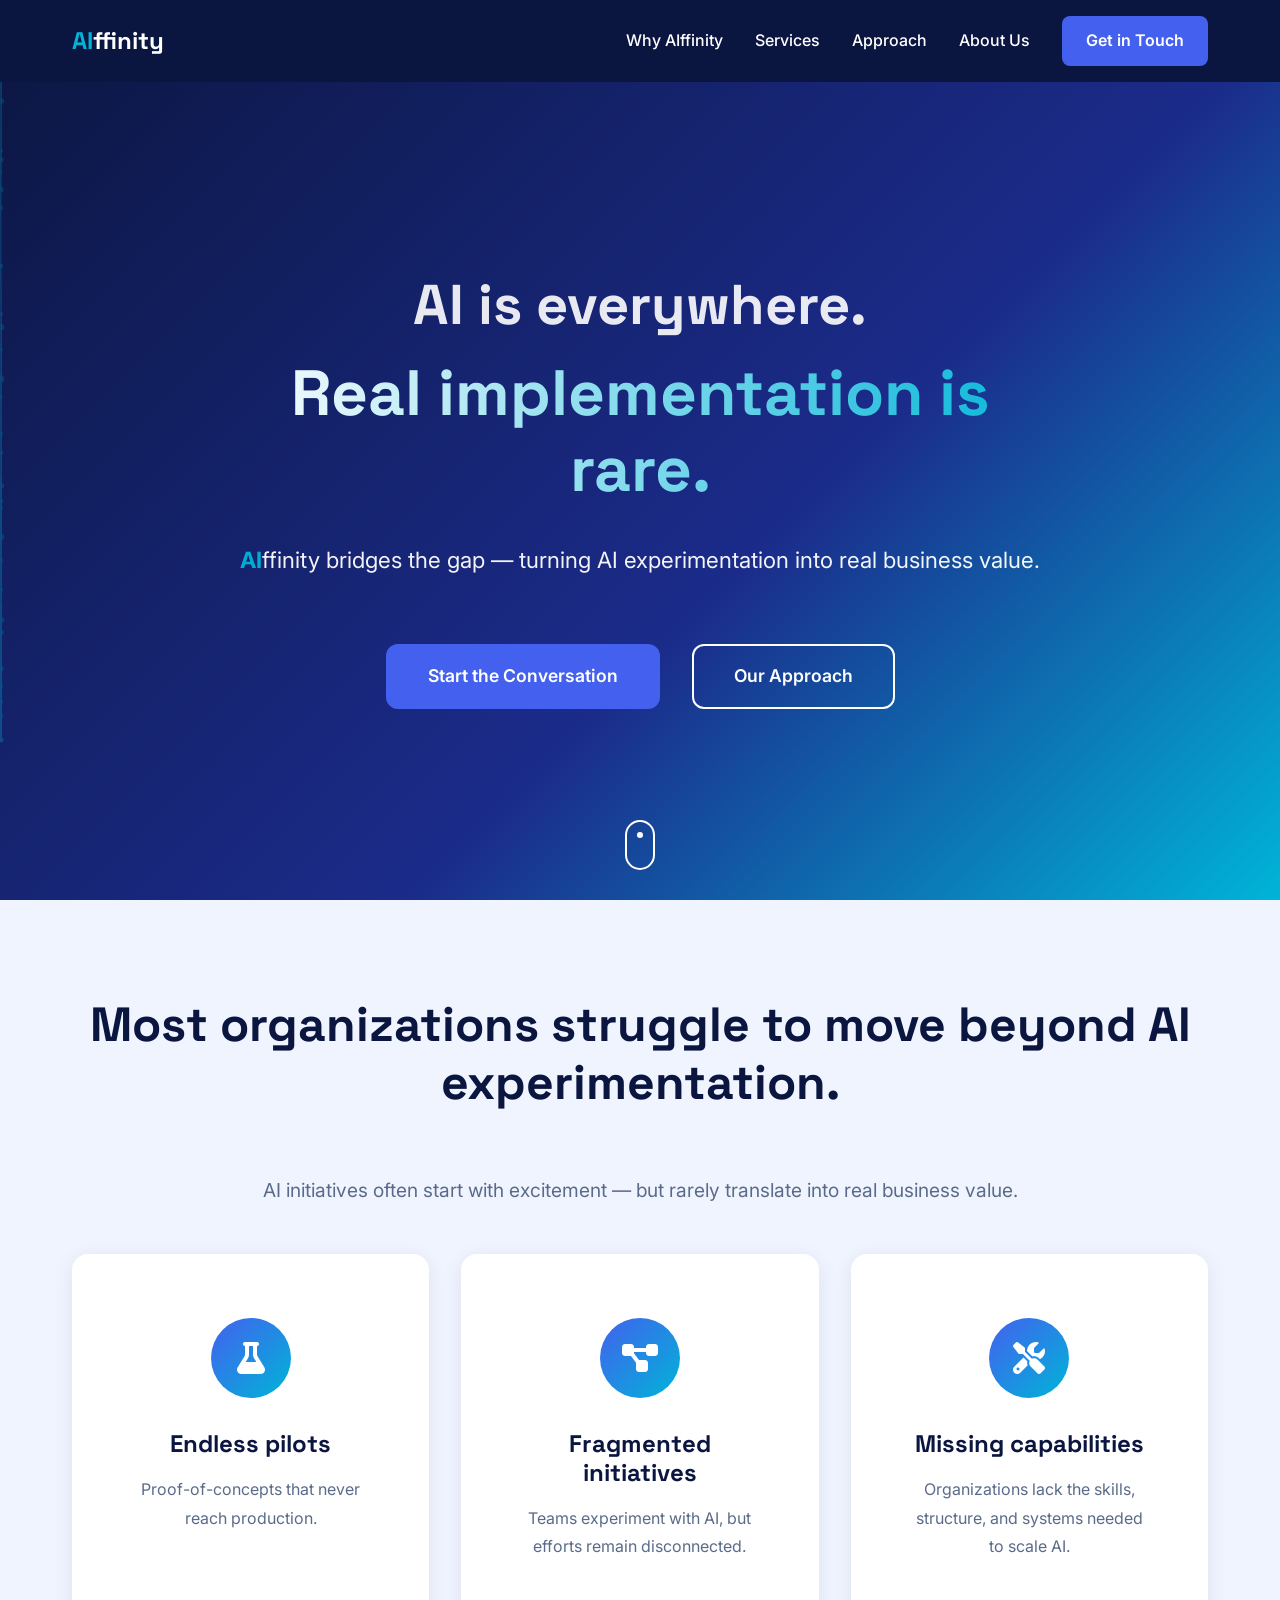
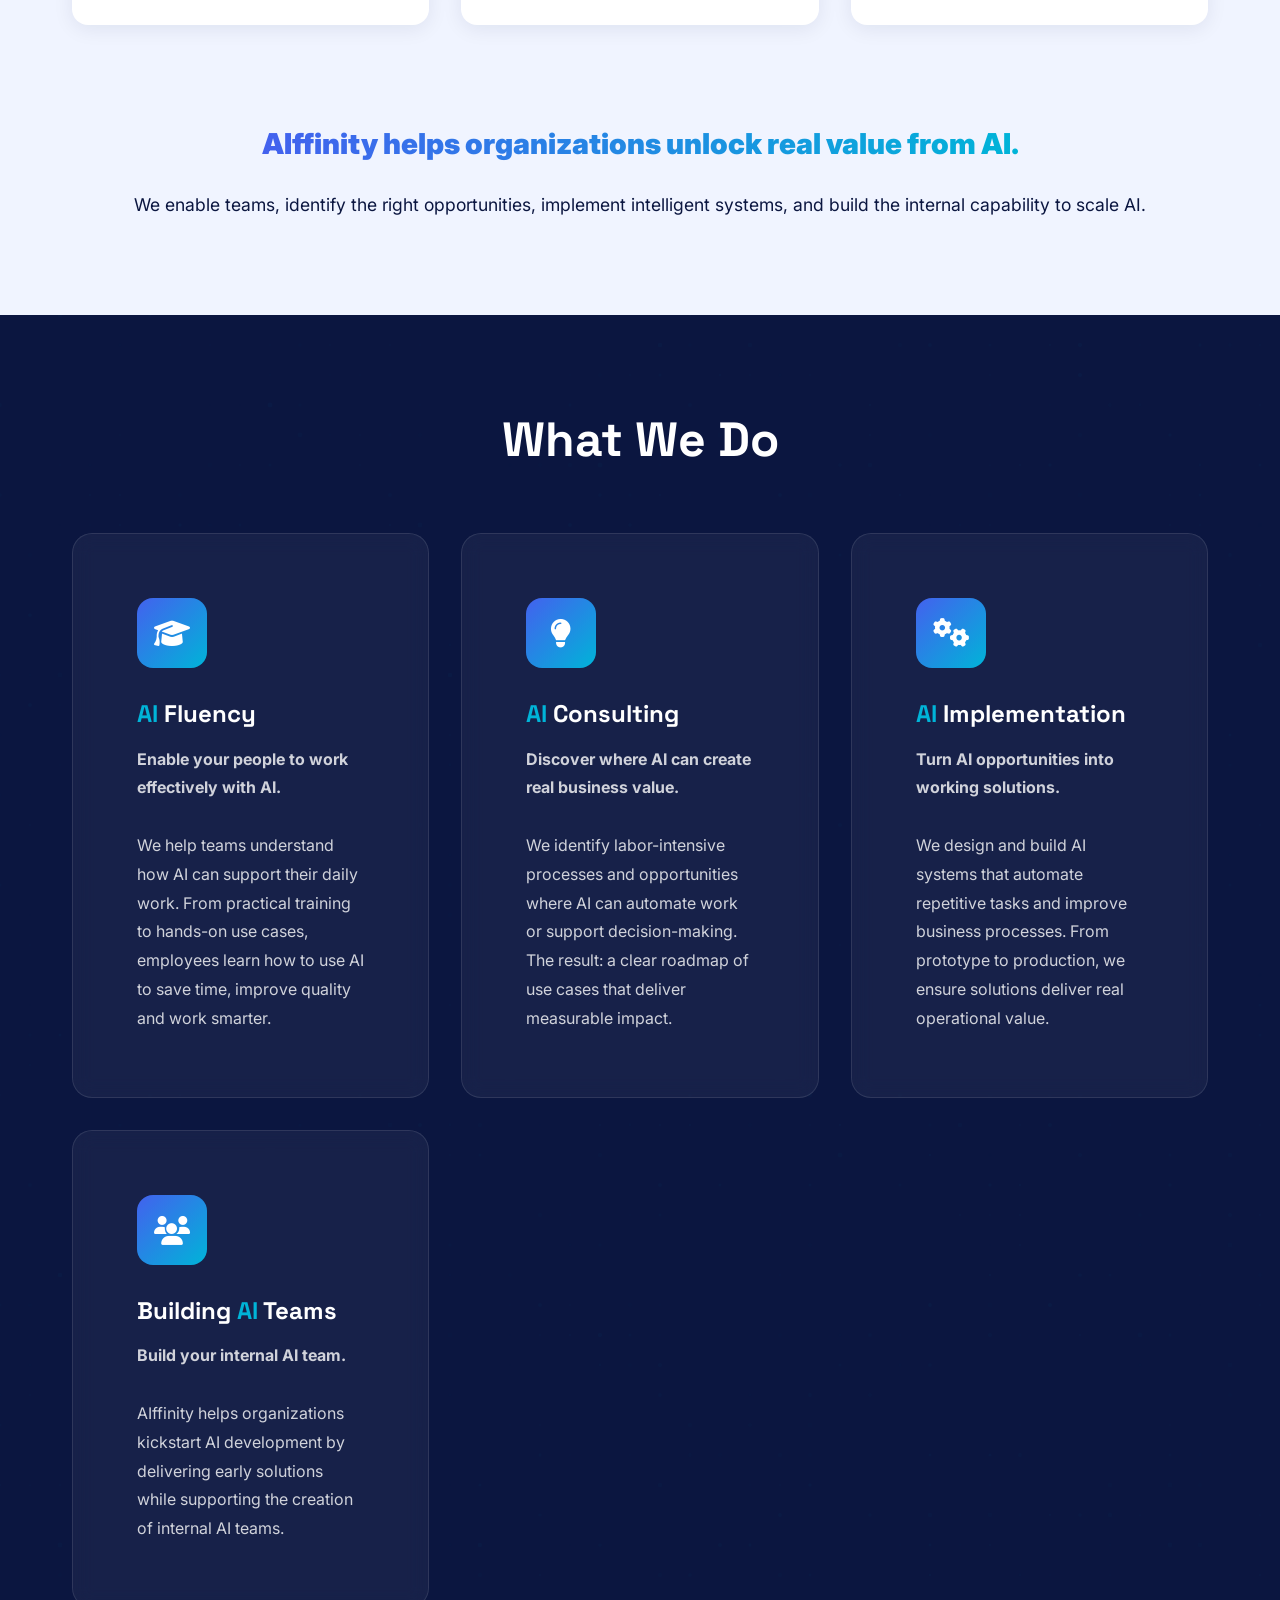
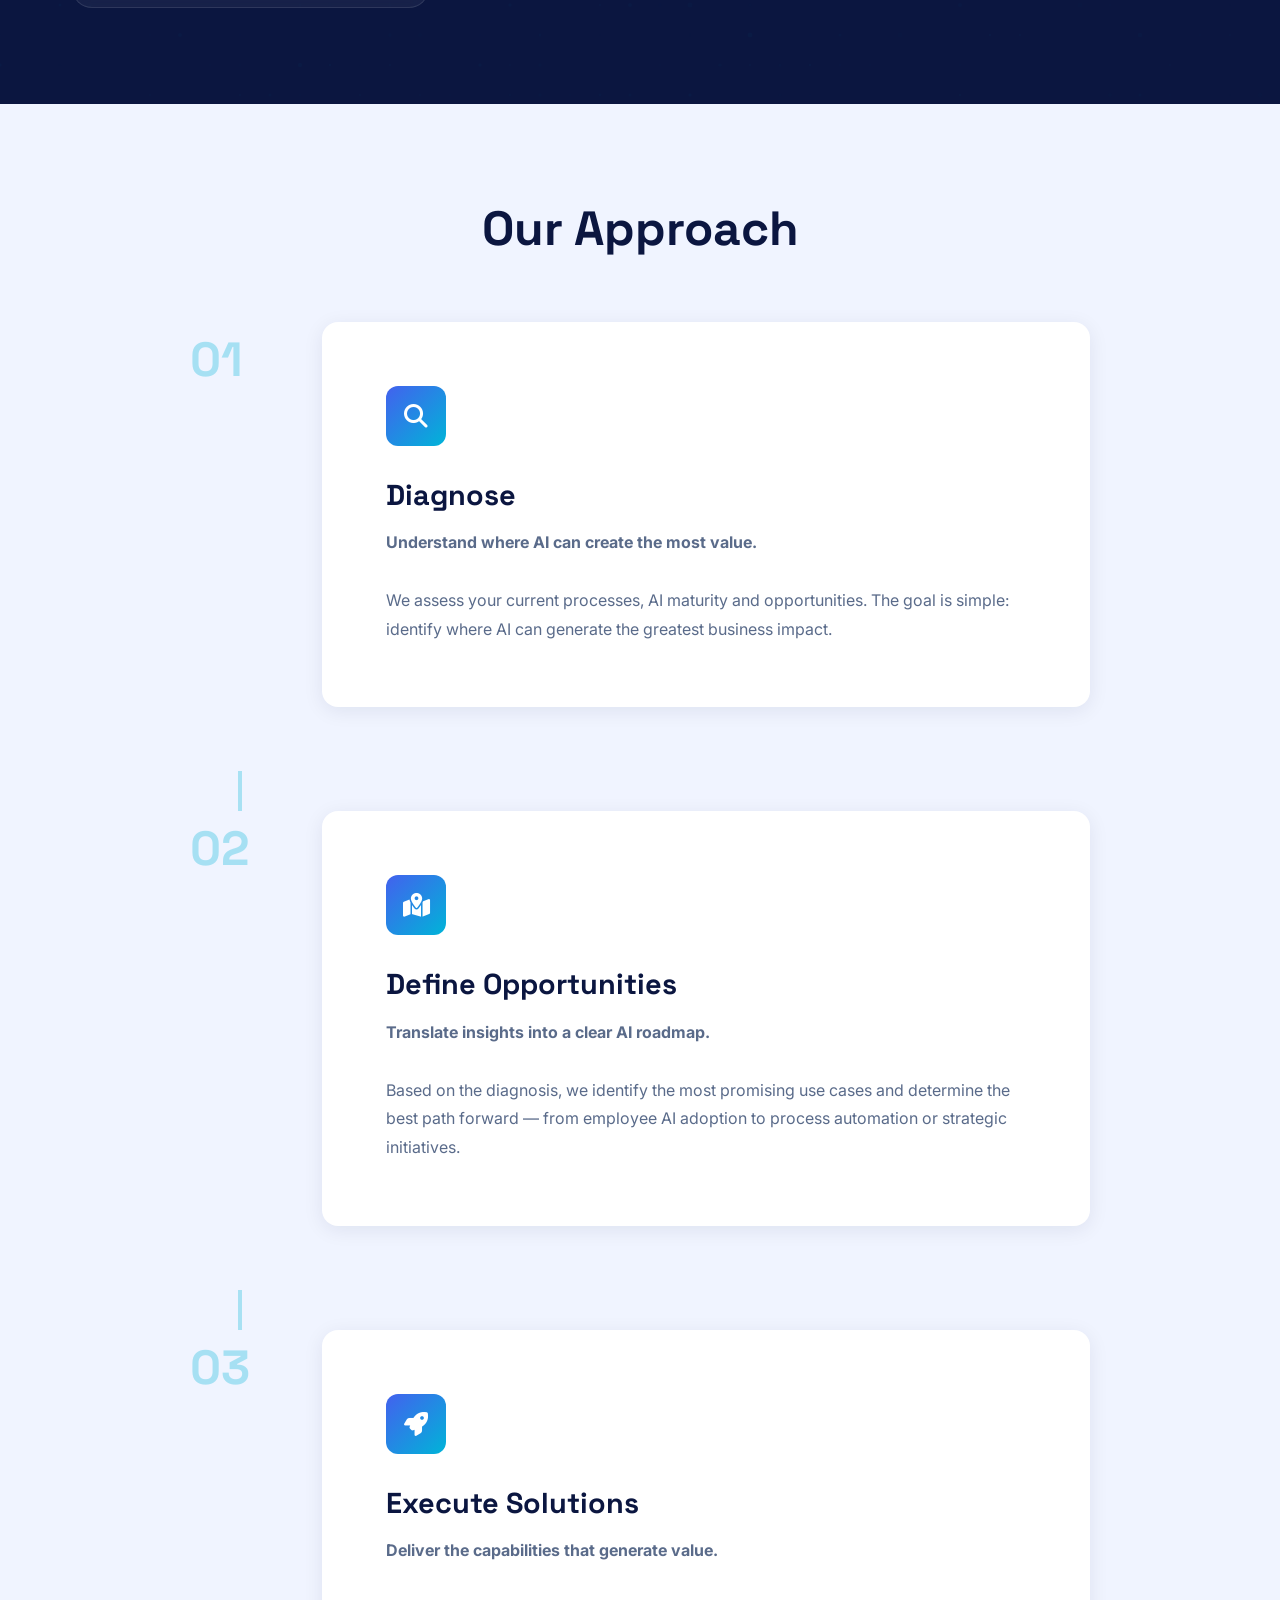
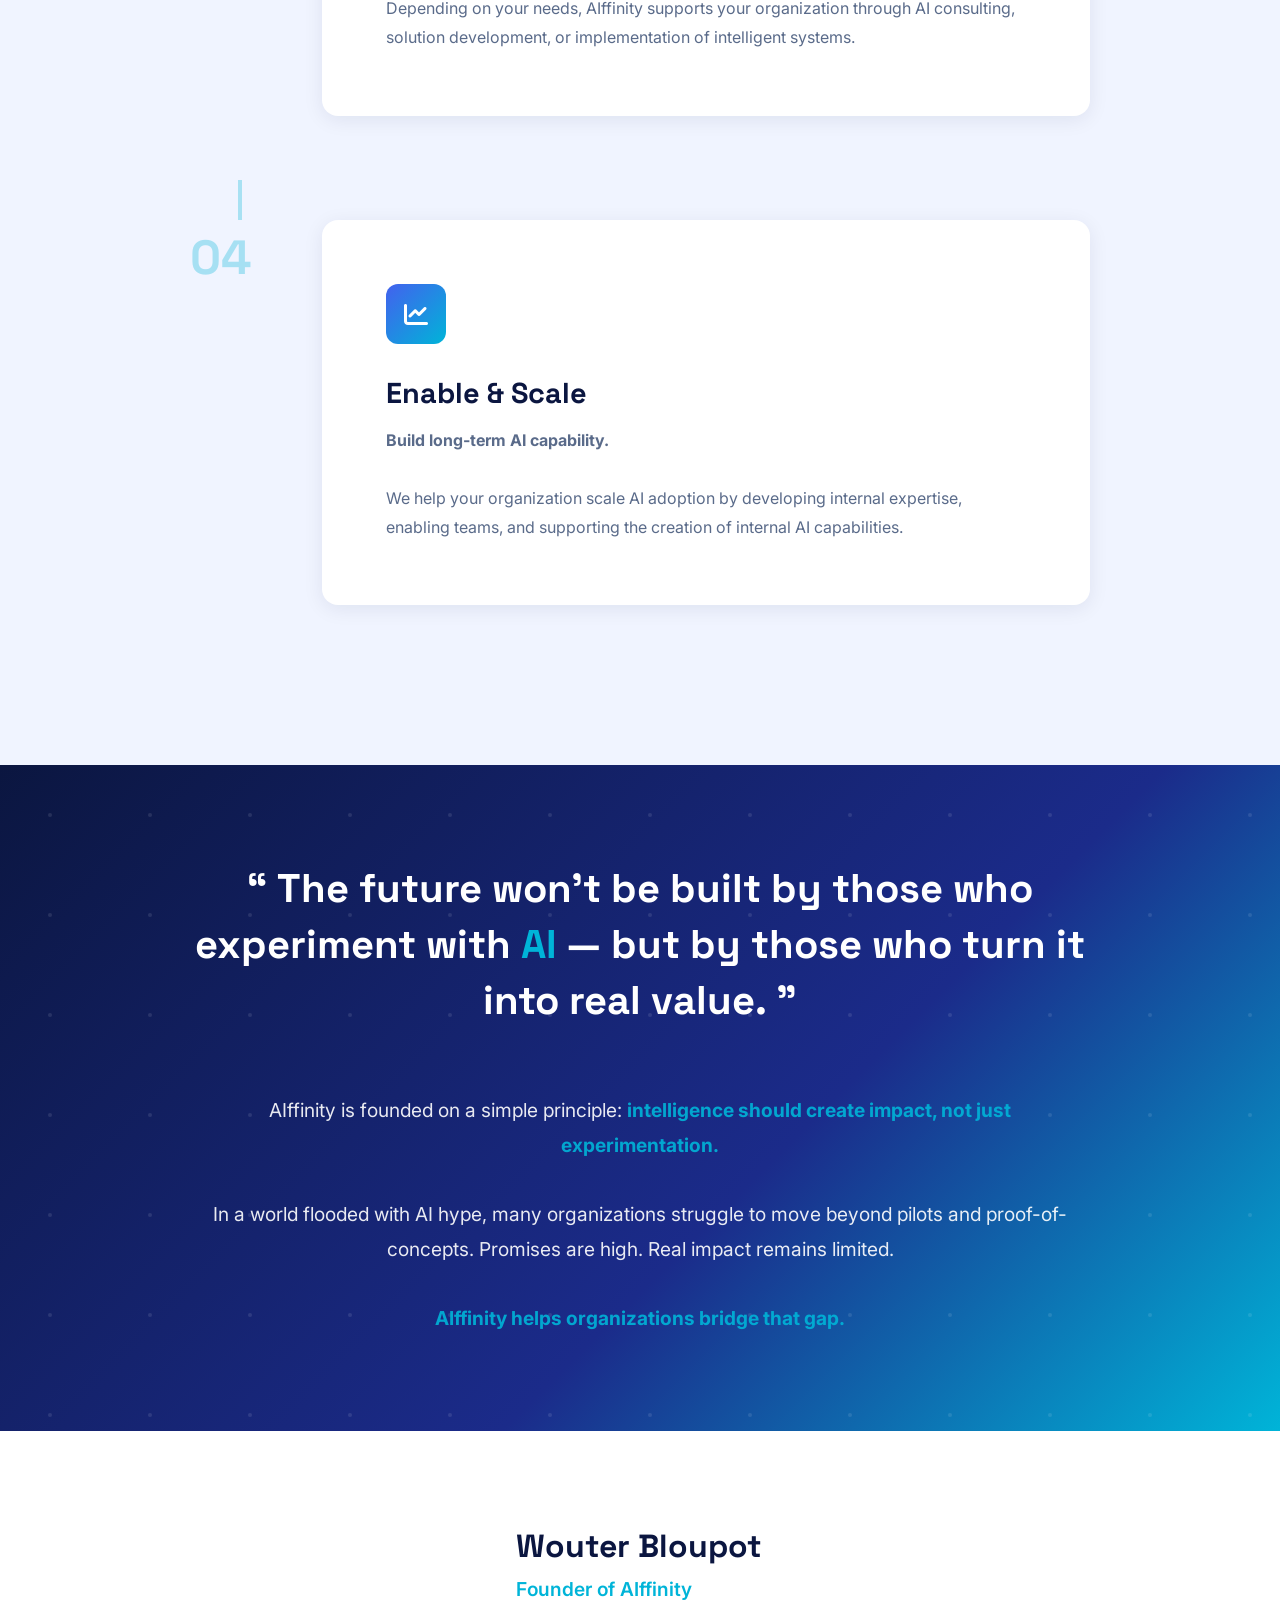
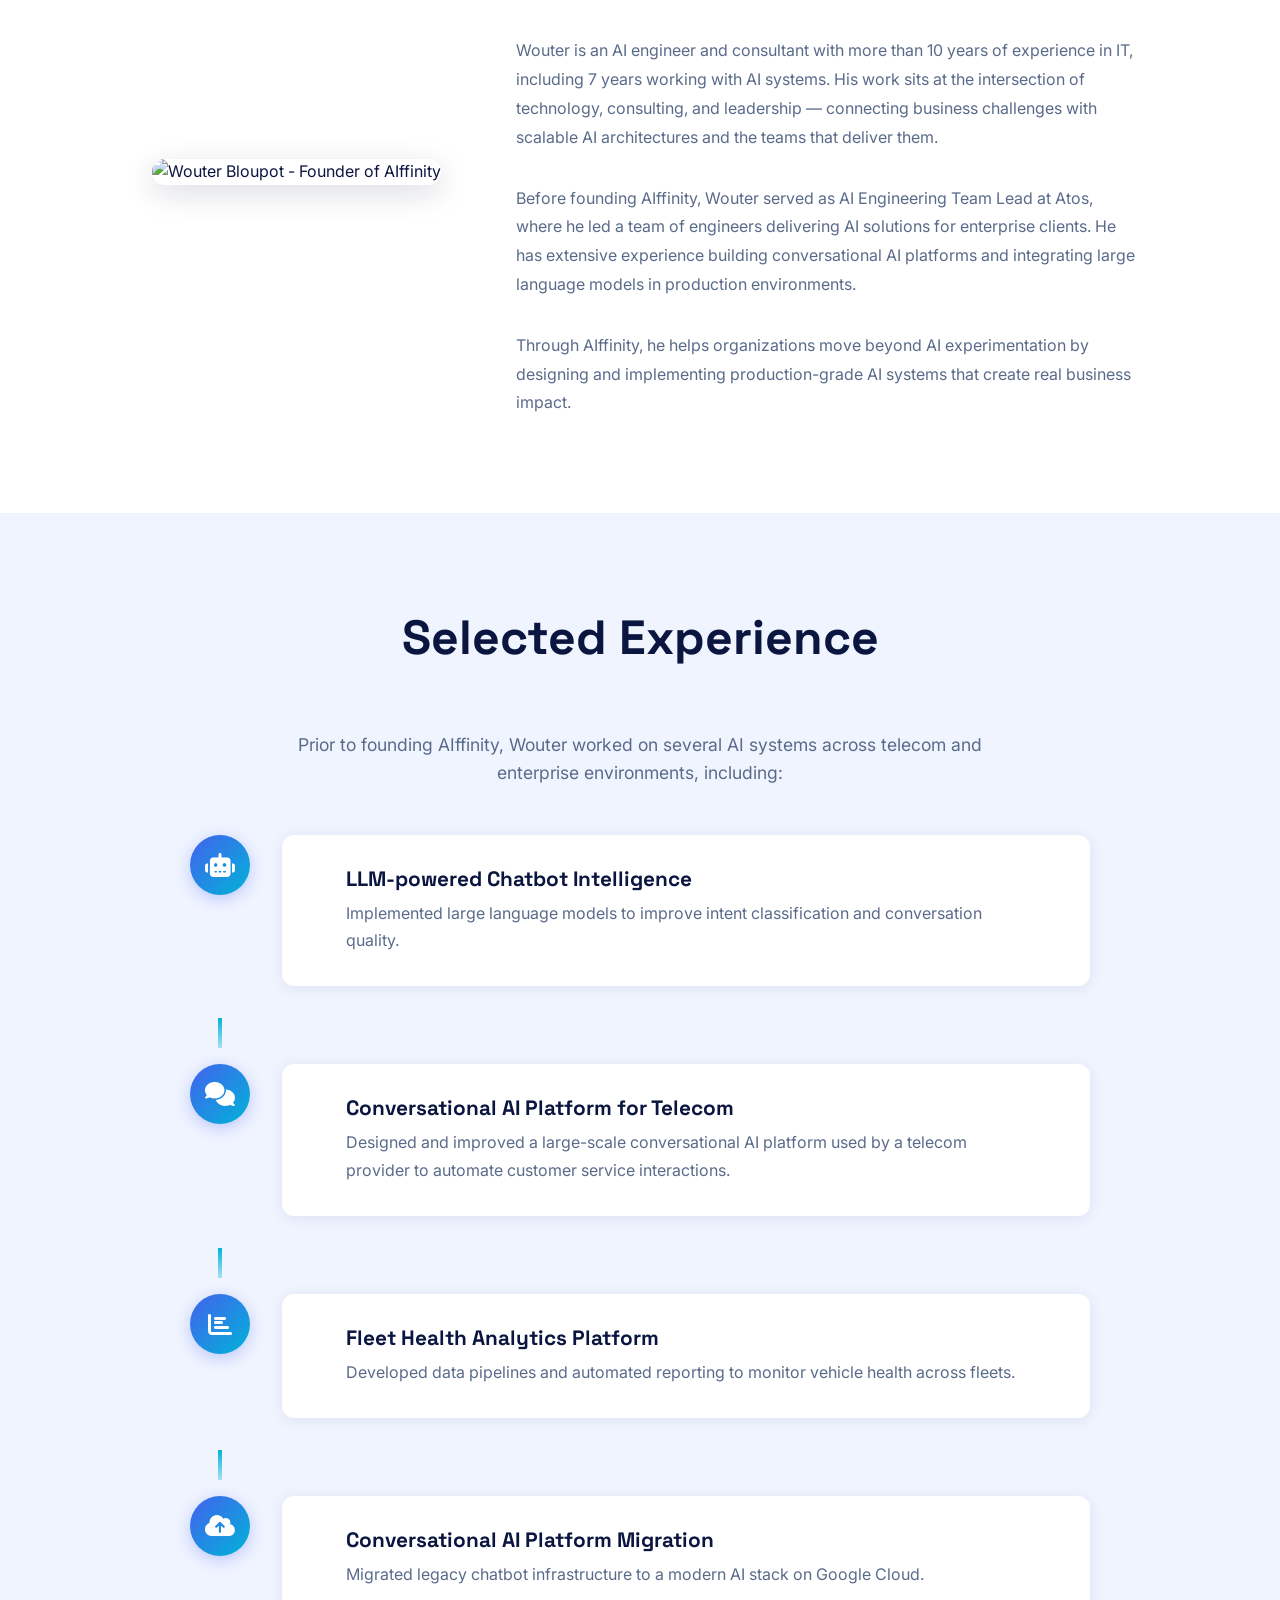
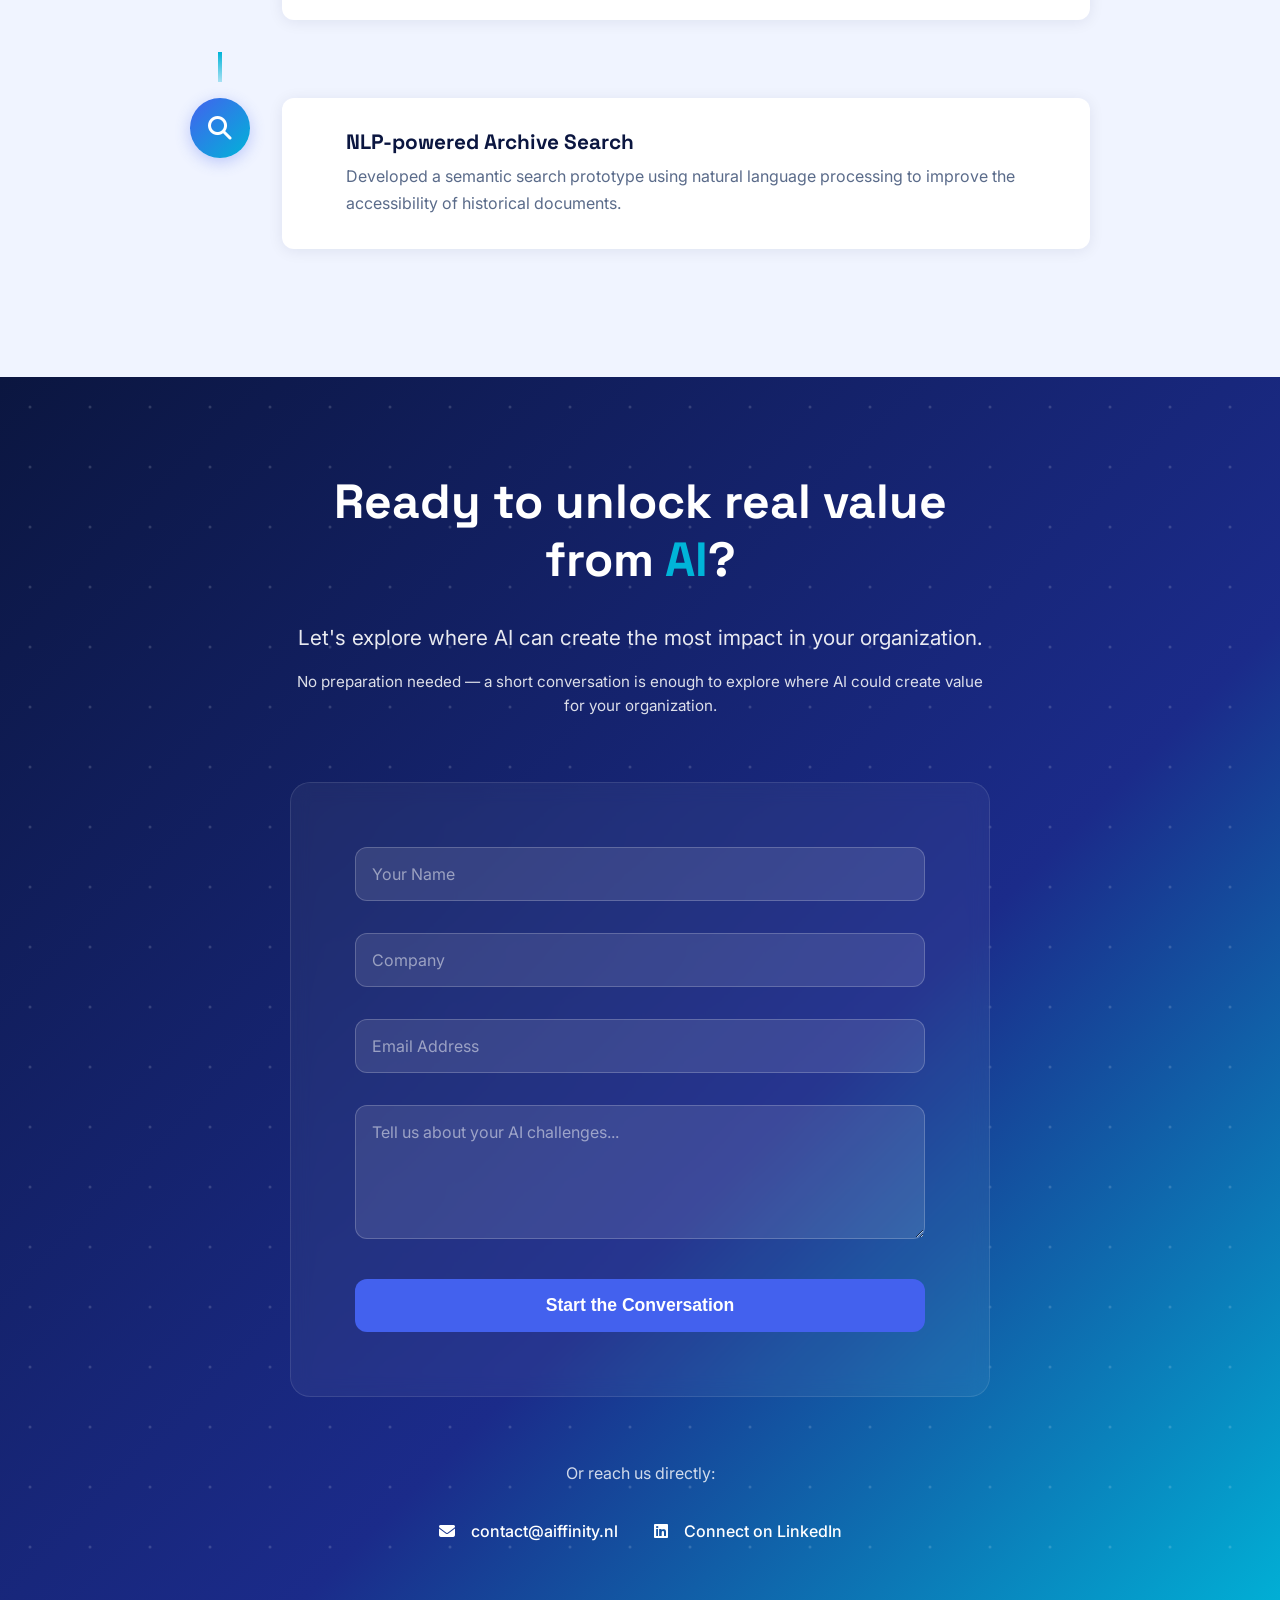
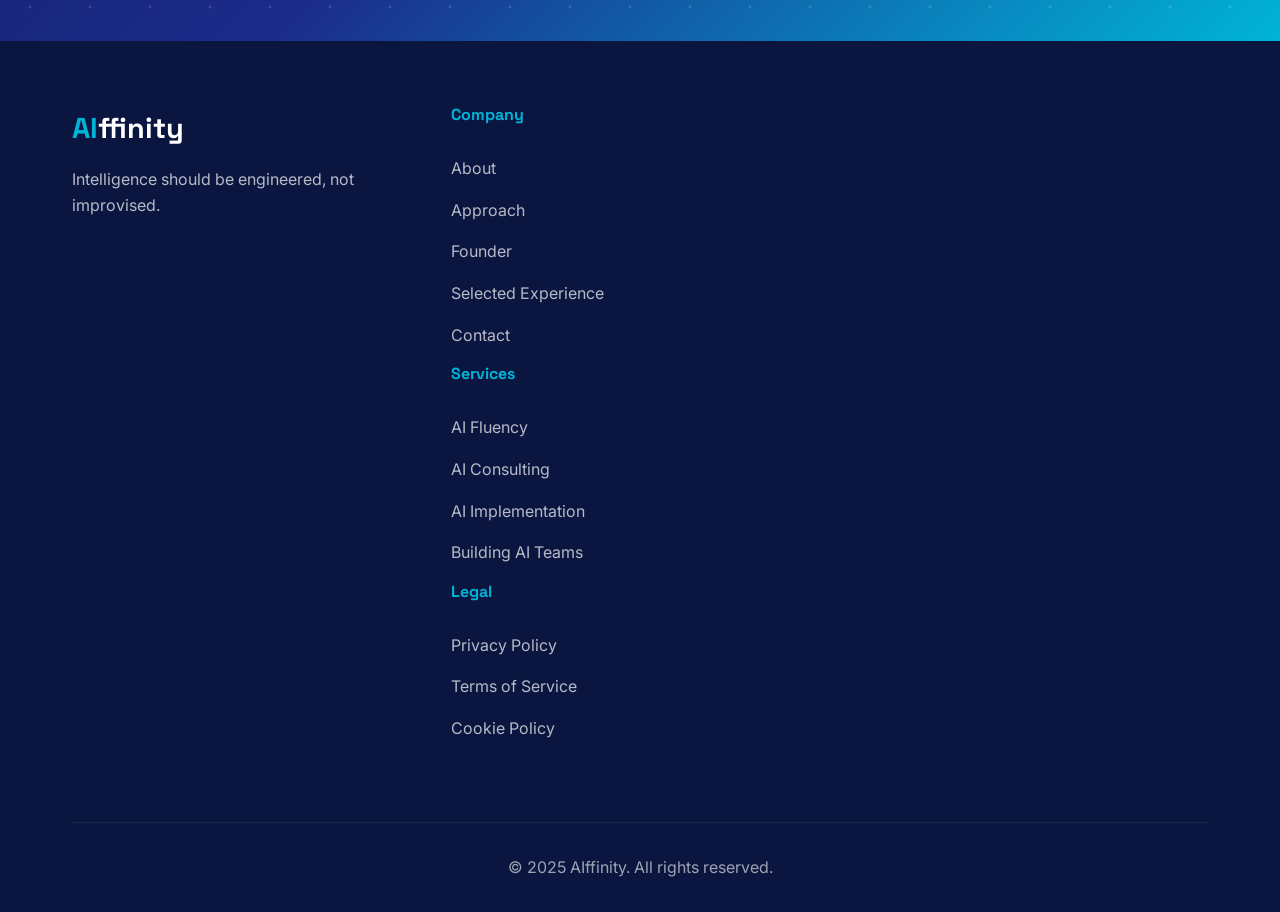
==== commit 3731deea: "new version" ====
--- a/index.html
+++ b/index.html
@@ -20,10 +20,10 @@
                     <span class="logo-ai">AI</span><span class="logo-ffinity">ffinity</span>
                 </div>
                 <div class="nav-menu" id="navMenu">
-                    <a href="#about" class="nav-link">About</a>
+                    <a href="#about" class="nav-link">Why AIffinity</a>
                     <a href="#services" class="nav-link">Services</a>
                     <a href="#approach" class="nav-link">Approach</a>
-                    <a href="#contact" class="nav-link">Contact</a>
+                    <a href="#founder" class="nav-link">About Us</a>
                     <a href="#contact" class="nav-cta">Get in Touch</a>
                 </div>
                 <button class="mobile-menu-toggle" id="mobileMenuToggle">
@@ -204,6 +204,89 @@
         </div>
     </section>
 
+    <!-- Founder Section -->
+    <section class="founder-section" id="founder">
+        <div class="container">
+            <div class="founder-content">
+                <div class="founder-image fade-in-up">
+                    <img src="https://www.genspark.ai/api/files/s/9YCKikeP" alt="Wouter Bloupot - Founder of AIffinity">
+                </div>
+                <div class="founder-bio fade-in-up">
+                    <h3>Wouter Bloupot</h3>
+                    <p class="founder-title">Founder of AIffinity</p>
+                    <p class="founder-description">
+                        Wouter is an AI engineer and consultant with more than 10 years of experience in IT, including 7 years working with AI systems. His work sits at the intersection of technology, consulting, and leadership — connecting business challenges with scalable AI architectures and the teams that deliver them.
+                    </p>
+                    <p class="founder-description">
+                        Before founding AIffinity, Wouter served as AI Engineering Team Lead at Atos, where he led a team of engineers delivering AI solutions for enterprise clients. He has extensive experience building conversational AI platforms and integrating large language models in production environments.
+                    </p>
+                    <p class="founder-description">
+                        Through AIffinity, he helps organizations move beyond AI experimentation by designing and implementing production-grade AI systems that create real business impact.
+                    </p>
+                </div>
+            </div>
+        </div>
+    </section>
+
+    <!-- Experience Section -->
+    <section class="experience-section" id="experience">
+        <div class="container">
+            <h2 class="section-title">Selected Experience</h2>
+            <p style="text-align: center; font-size: 1.1rem; color: var(--color-text-secondary); margin-bottom: 3rem; max-width: 700px; margin-left: auto; margin-right: auto;">Prior to founding AIffinity, Wouter worked on several AI systems across telecom and enterprise environments, including:</p>
+            <div class="experience-timeline">
+                <div class="experience-item fade-in-up">
+                    <div class="experience-icon">
+                        <i class="fas fa-robot"></i>
+                    </div>
+                    <div class="experience-content">
+                        <h3>LLM-powered Chatbot Intelligence</h3>
+                        <p>Implemented large language models to improve intent classification and conversation quality.</p>
+                    </div>
+                </div>
+                <div class="experience-connector"></div>
+                <div class="experience-item fade-in-up">
+                    <div class="experience-icon">
+                        <i class="fas fa-comments"></i>
+                    </div>
+                    <div class="experience-content">
+                        <h3>Conversational AI Platform for Telecom</h3>
+                        <p>Designed and improved a large-scale conversational AI platform used by a telecom provider to automate customer service interactions.</p>
+                    </div>
+                </div>
+                <div class="experience-connector"></div>
+                <div class="experience-item fade-in-up">
+                    <div class="experience-icon">
+                        <i class="fas fa-chart-bar"></i>
+                    </div>
+                    <div class="experience-content">
+                        <h3>Fleet Health Analytics Platform</h3>
+                        <p>Developed data pipelines and automated reporting to monitor vehicle health across fleets.</p>
+                    </div>
+                </div>
+                <div class="experience-connector"></div>
+                <div class="experience-item fade-in-up">
+                    <div class="experience-icon">
+                        <i class="fas fa-cloud-upload-alt"></i>
+                    </div>
+                    <div class="experience-content">
+                        <h3>Conversational AI Platform Migration</h3>
+                        <p>Migrated legacy chatbot infrastructure to a modern AI stack on Google Cloud.</p>
+                    </div>
+                </div>
+                <div class="experience-connector"></div>
+                <div class="experience-item fade-in-up">
+                    <div class="experience-icon">
+                        <i class="fas fa-search"></i>
+                    </div>
+                    <div class="experience-content">
+                        <h3>NLP-powered Archive Search</h3>
+                        <p>Developed a semantic search prototype using natural language processing to improve the accessibility of historical documents.</p>
+                    </div>
+                </div>
+            </div>
+        </div>
+    </section>
+
     <!-- Case Studies Section - COMMENTED OUT FOR NOW -->
     <!-- To reactivate: Remove the comment tags around this section
     <section class="case-studies-section" id="case-studies">
@@ -255,7 +338,12 @@
                     <p>Let's explore where AI can create the most impact in your organization.</p>
                     <p style="font-size: 0.95rem; opacity: 0.85; margin-top: 1rem;">No preparation needed — a short conversation is enough to explore where AI could create value for your organization.</p>
                 </div>
-                <form class="contact-form fade-in-up" id="contactForm">
+                <form class="contact-form fade-in-up" name="contact" method="POST" data-netlify="true" netlify-honeypot="bot-field">
+                    <input type="hidden" name="form-name" value="contact">
+                    <!-- Honeypot field for spam protection -->
+                    <p style="display: none;">
+                        <label>Don't fill this out if you're human: <input name="bot-field" /></label>
+                    </p>
                     <div class="form-group">
                         <input type="text" id="name" name="name" placeholder="Your Name" required>
                     </div>
@@ -298,14 +386,15 @@
                         <h4>Company</h4>
                         <a href="#about">About</a>
                         <a href="#approach">Approach</a>
-                        <a href="#case-studies">Case Studies</a>
+                        <a href="#founder">Founder</a>
+                        <a href="#experience">Selected Experience</a>
                         <a href="#contact">Contact</a>
                     </div>
                     <div class="footer-column">
                         <h4>Services</h4>
                         <a href="#services">AI Fluency</a>
                         <a href="#services">AI Consulting</a>
-                        <a href="#services">AI Implementation/a>
+                        <a href="#services">AI Implementation</a>
                         <a href="#services">Building AI Teams</a>
                     </div>
                     <div class="footer-column">
--- a/css/style.css
+++ b/css/style.css
@@ -589,6 +589,135 @@
     color: var(--color-secondary-accent);
 }
 
+/* === Founder Section === */
+.founder-section {
+    padding: var(--spacing-xl) 0;
+    background: var(--color-white);
+}
+
+.founder-content {
+    display: grid;
+    grid-template-columns: 1fr 2fr;
+    gap: var(--spacing-lg);
+    align-items: center;
+    max-width: 1000px;
+    margin: 0 auto;
+}
+
+.founder-image {
+    text-align: center;
+}
+
+.founder-image img {
+    width: 100%;
+    max-width: 350px;
+    border-radius: 20px;
+    box-shadow: 0 8px 30px rgba(11, 22, 64, 0.15);
+    transition: all var(--transition-medium);
+}
+
+.founder-image img:hover {
+    transform: translateY(-5px);
+    box-shadow: 0 12px 40px rgba(11, 22, 64, 0.2);
+}
+
+.founder-bio h3 {
+    font-size: 2rem;
+    color: var(--color-primary-dark);
+    margin-bottom: var(--spacing-xs);
+    font-family: var(--font-heading);
+}
+
+.founder-title {
+    font-size: 1.2rem;
+    color: var(--color-secondary-accent);
+    font-weight: 600;
+    margin-bottom: var(--spacing-md);
+}
+
+.founder-description {
+    color: var(--color-text-secondary);
+    line-height: 1.8;
+    margin-bottom: var(--spacing-md);
+}
+
+.founder-description:last-child {
+    margin-bottom: 0;
+}
+
+/* === Experience Section === */
+.experience-section {
+    padding: var(--spacing-xl) 0;
+    background: var(--color-light-bg);
+}
+
+.experience-timeline {
+    max-width: 900px;
+    margin: 0 auto;
+}
+
+.experience-item {
+    display: flex;
+    gap: var(--spacing-md);
+    align-items: flex-start;
+    margin-bottom: var(--spacing-md);
+}
+
+.experience-icon {
+    width: 60px;
+    height: 60px;
+    min-width: 60px;
+    background: linear-gradient(135deg, var(--color-primary-accent) 0%, var(--color-secondary-accent) 100%);
+    border-radius: 50%;
+    display: flex;
+    align-items: center;
+    justify-content: center;
+    font-size: 1.5rem;
+    color: var(--color-white);
+    box-shadow: 0 4px 15px rgba(67, 97, 238, 0.3);
+}
+
+.experience-content {
+    flex: 1;
+    background: var(--color-white);
+    padding: var(--spacing-md) var(--spacing-lg);
+    border-radius: 12px;
+    box-shadow: 0 2px 15px rgba(11, 22, 64, 0.08);
+    transition: all var(--transition-medium);
+}
+
+.experience-content:hover {
+    transform: translateX(10px);
+    box-shadow: 0 4px 20px rgba(11, 22, 64, 0.12);
+}
+
+.experience-content h3 {
+    font-size: 1.3rem;
+    color: var(--color-primary-dark);
+    margin-bottom: var(--spacing-xs);
+    font-family: var(--font-heading);
+}
+
+.experience-client {
+    font-size: 1rem;
+    color: var(--color-secondary-accent);
+    font-weight: 600;
+}
+
+.experience-content p {
+    color: var(--color-text-secondary);
+    line-height: 1.7;
+    margin: 0;
+}
+
+.experience-connector {
+    width: 4px;
+    height: 30px;
+    background: linear-gradient(180deg, var(--color-secondary-accent) 0%, rgba(0, 180, 216, 0.3) 100%);
+    margin-left: 28px;
+    margin-bottom: var(--spacing-sm);
+}
+
 /* === Case Studies Section === */
 .case-studies-section {
     padding: var(--spacing-xl) 0;
@@ -922,6 +1051,27 @@
     
     .contact-text h2 {
         font-size: 2.5rem;
+    }
+    
+    .founder-content {
+        grid-template-columns: 1fr;
+        gap: var(--spacing-md);
+    }
+    
+    .founder-image img {
+        max-width: 280px;
+    }
+    
+    .experience-item {
+        flex-direction: column;
+        align-items: center;
+        text-align: center;
+    }
+    
+    .experience-connector {
+        margin-left: 0;
+        width: 30px;
+        height: 4px;
     }
 }
 
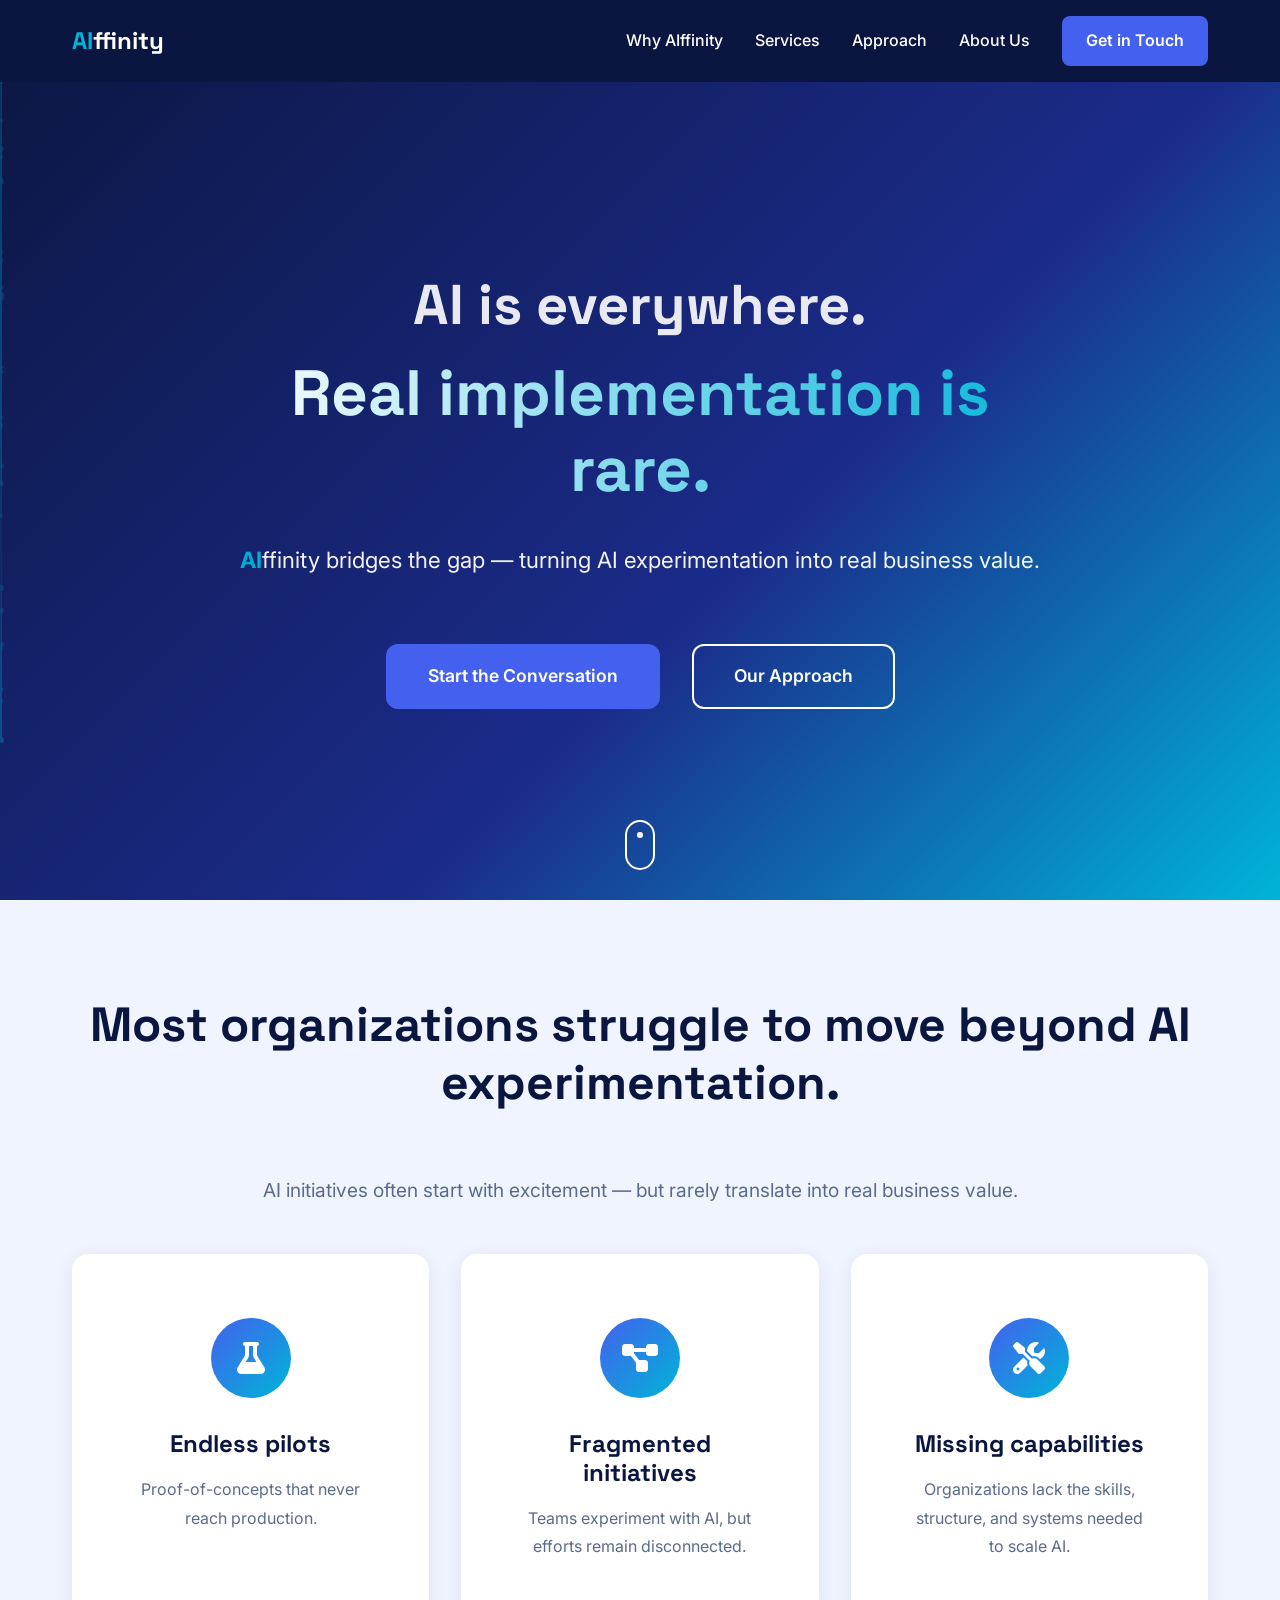
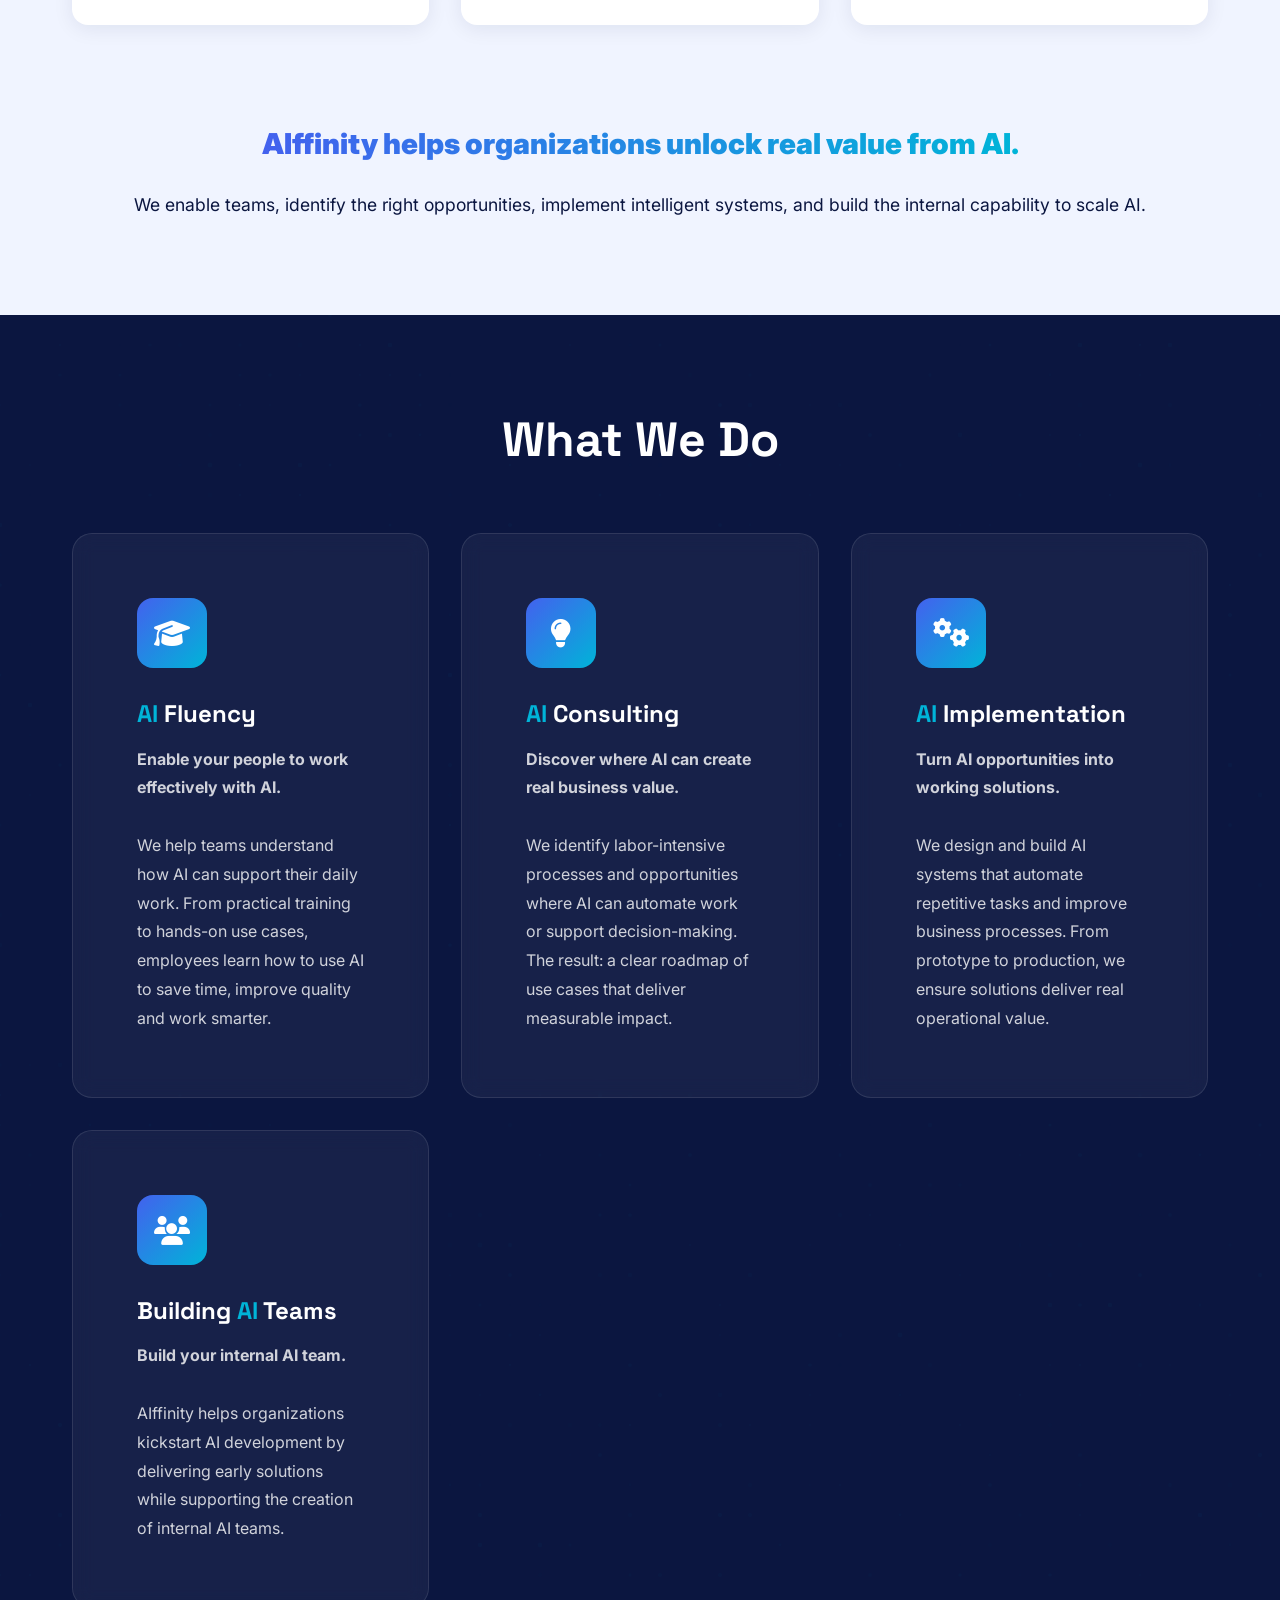
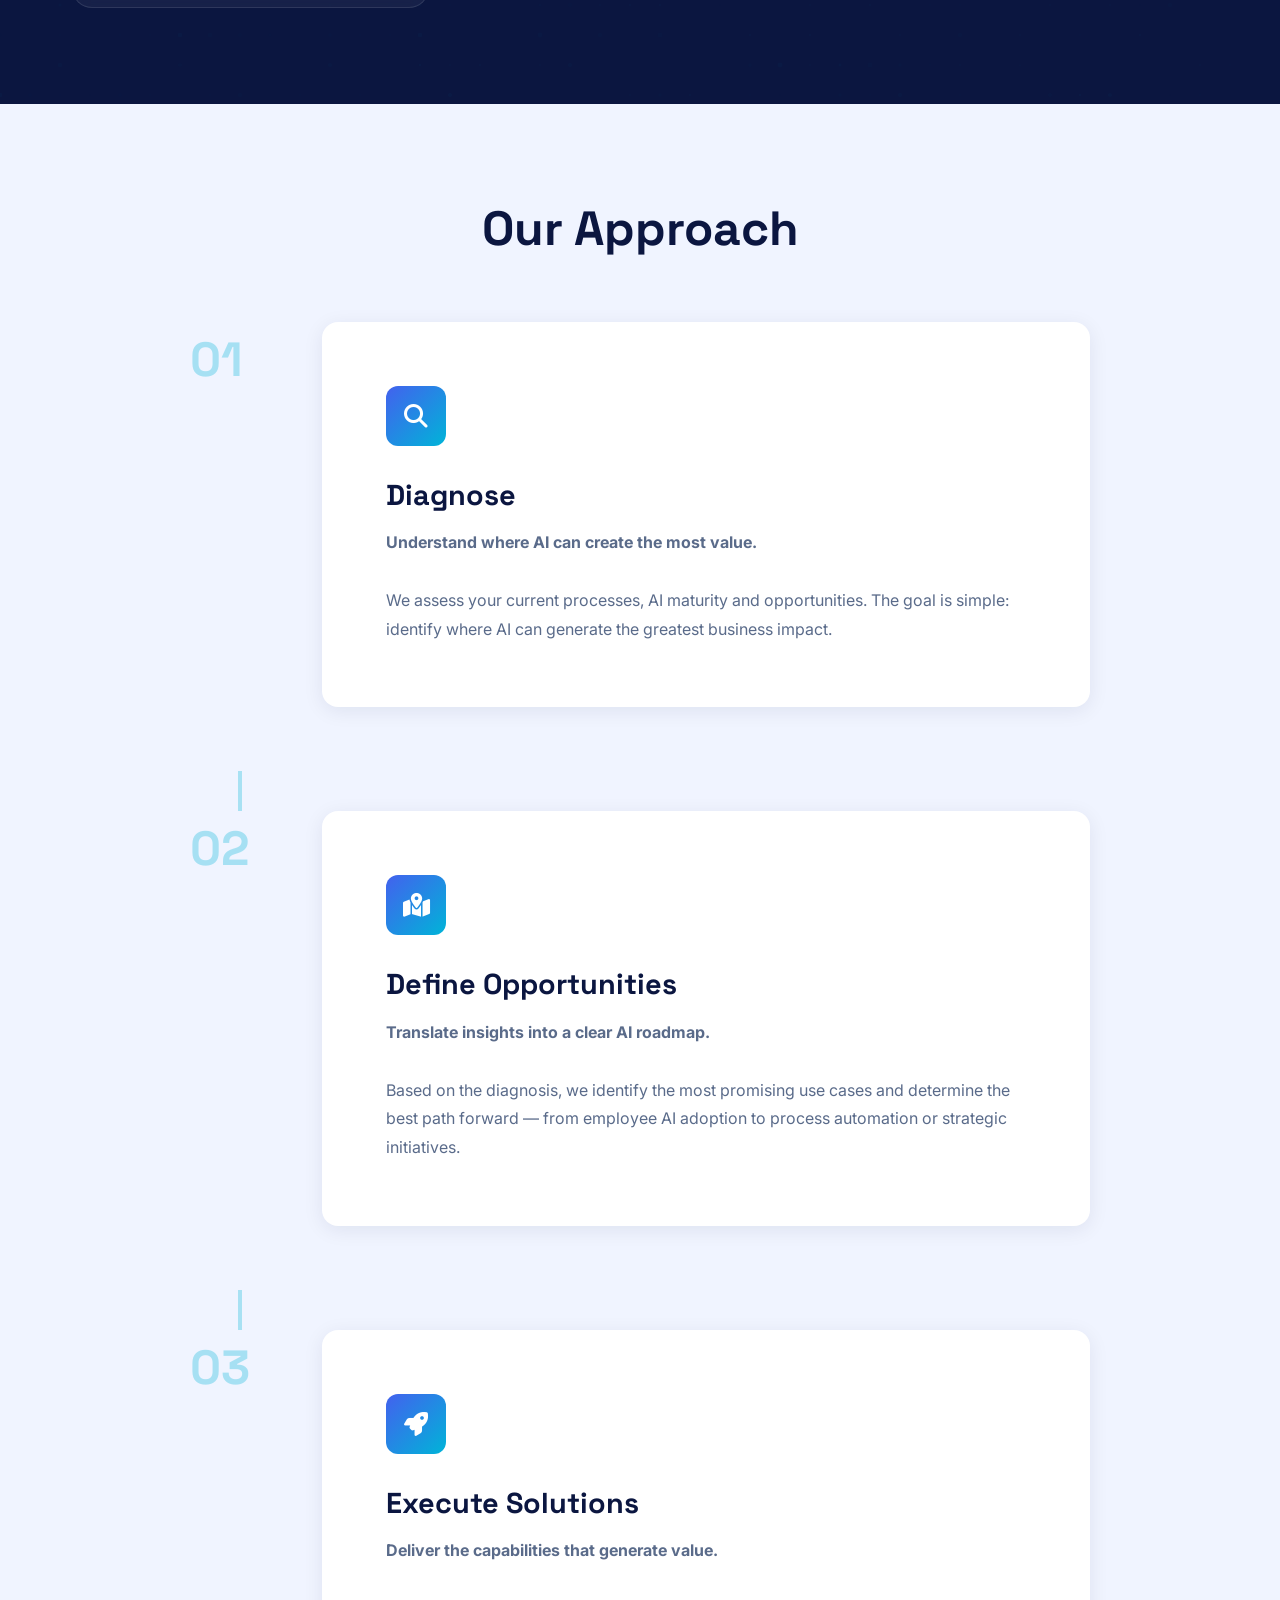
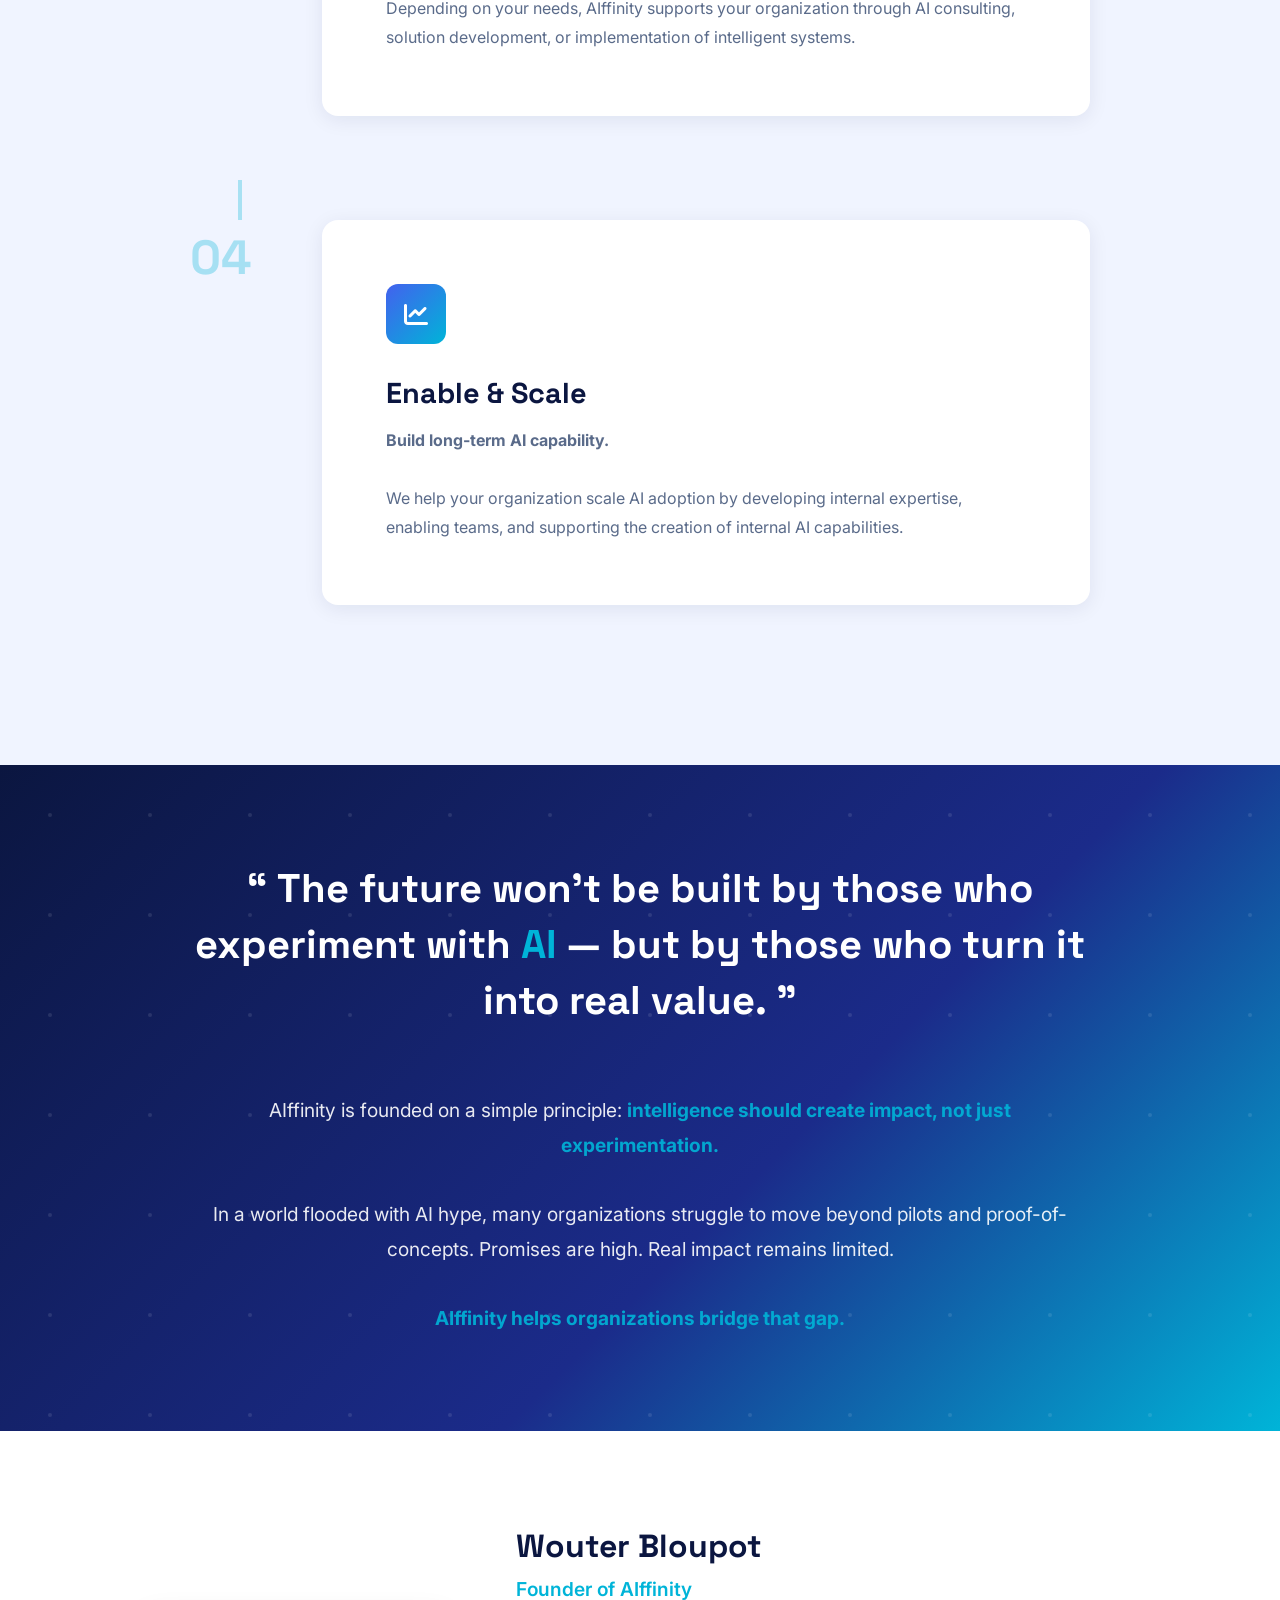
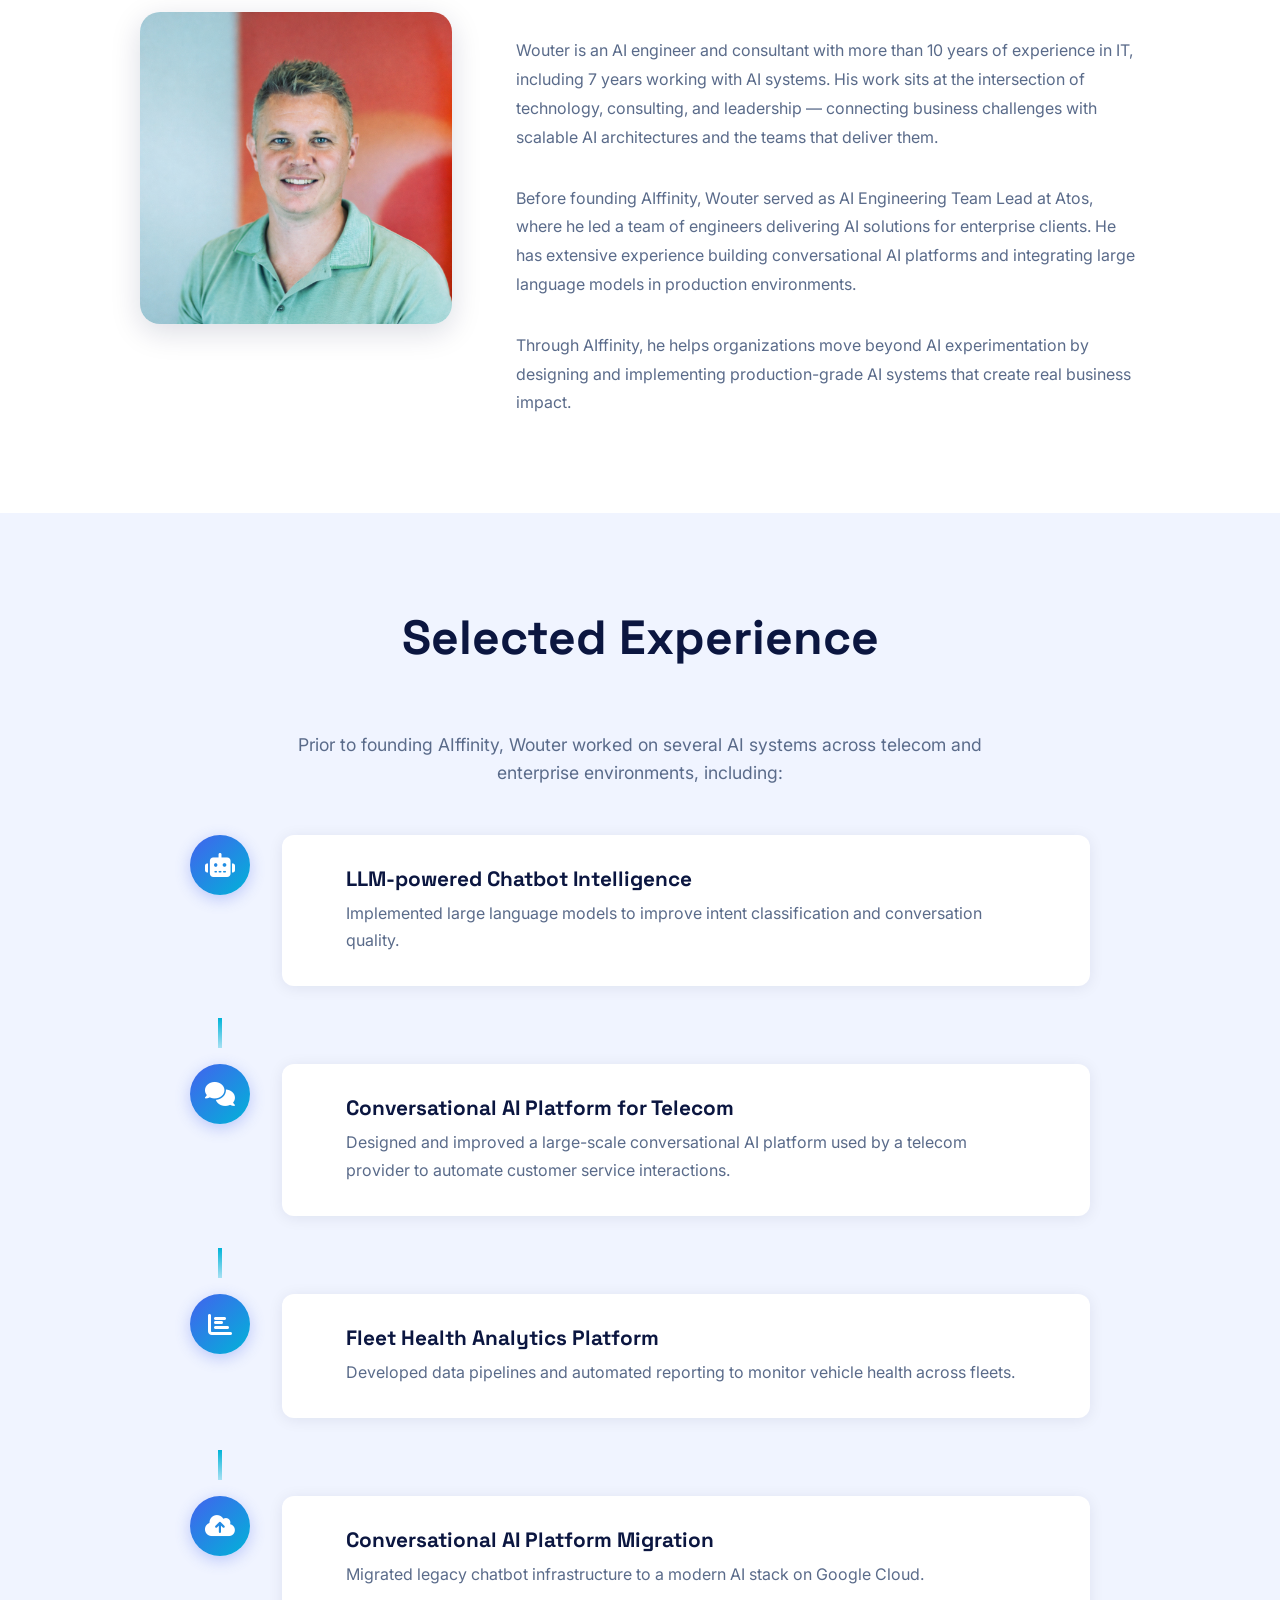
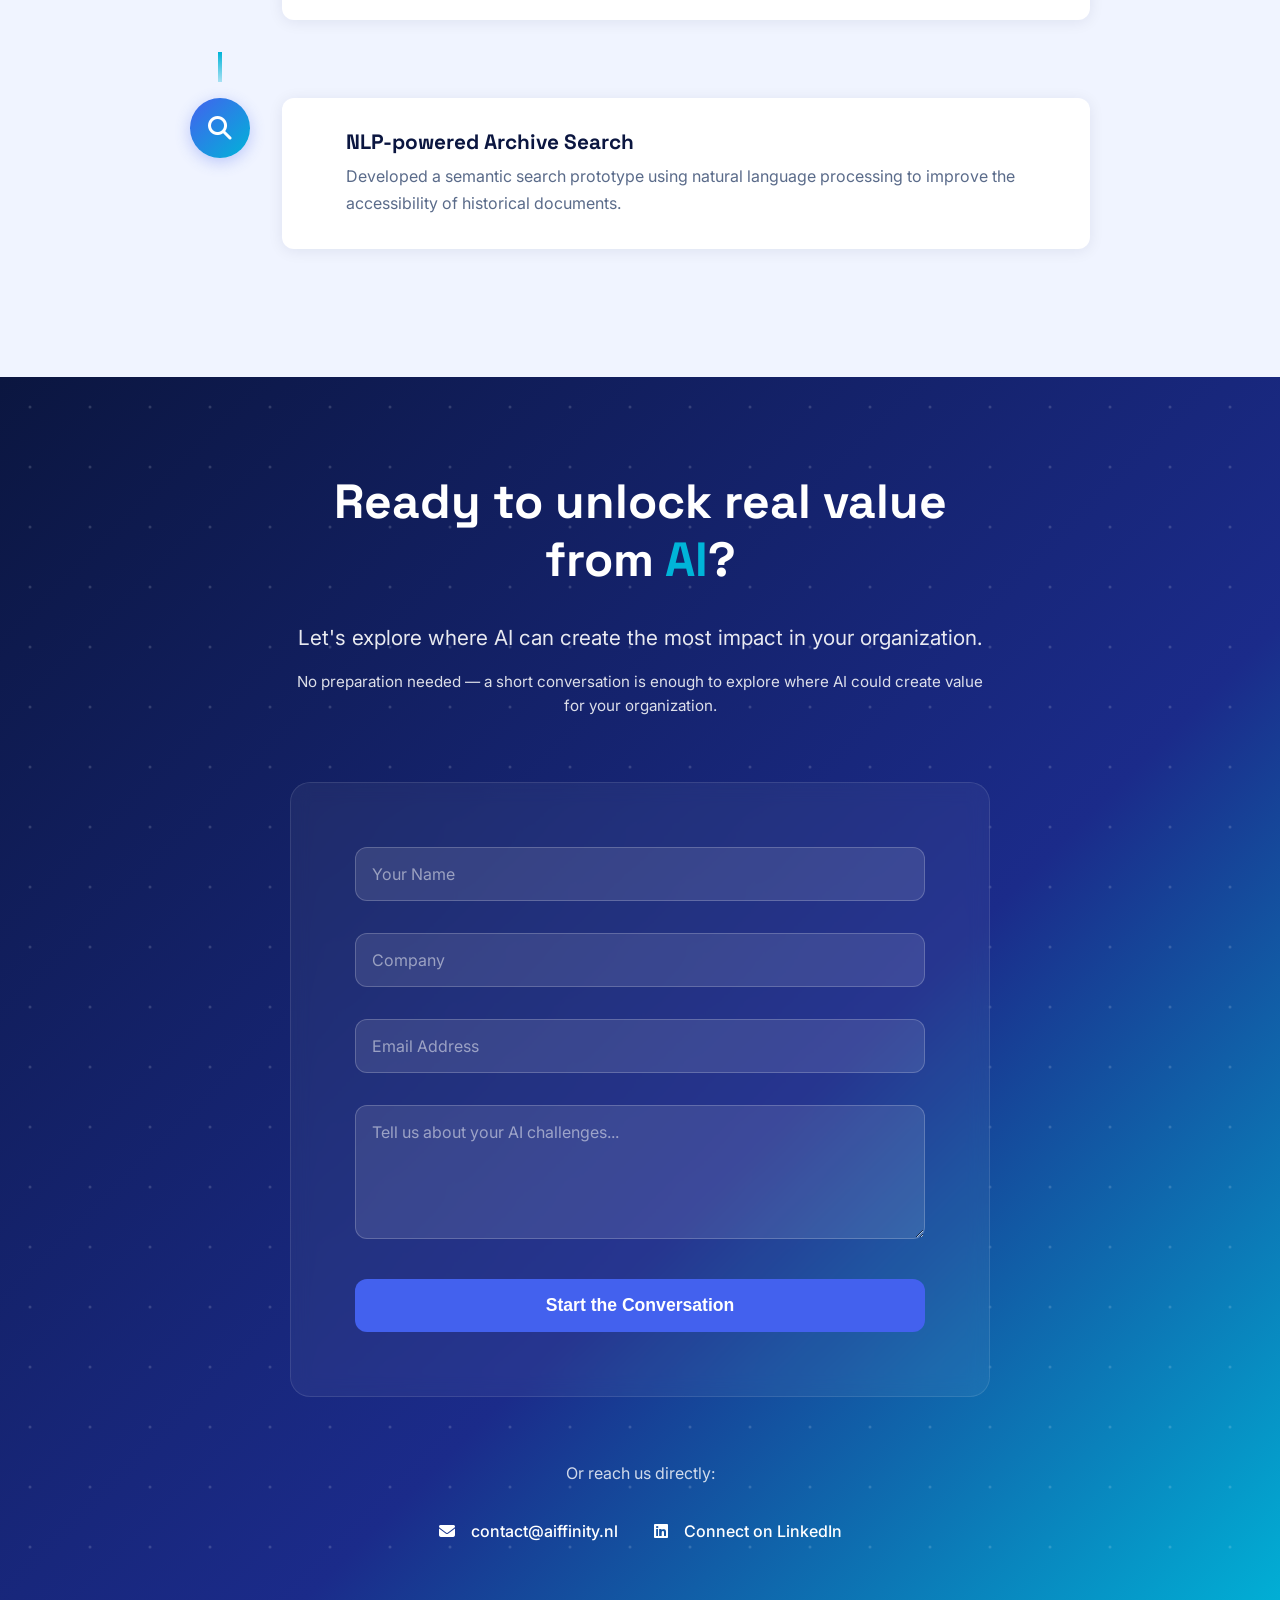
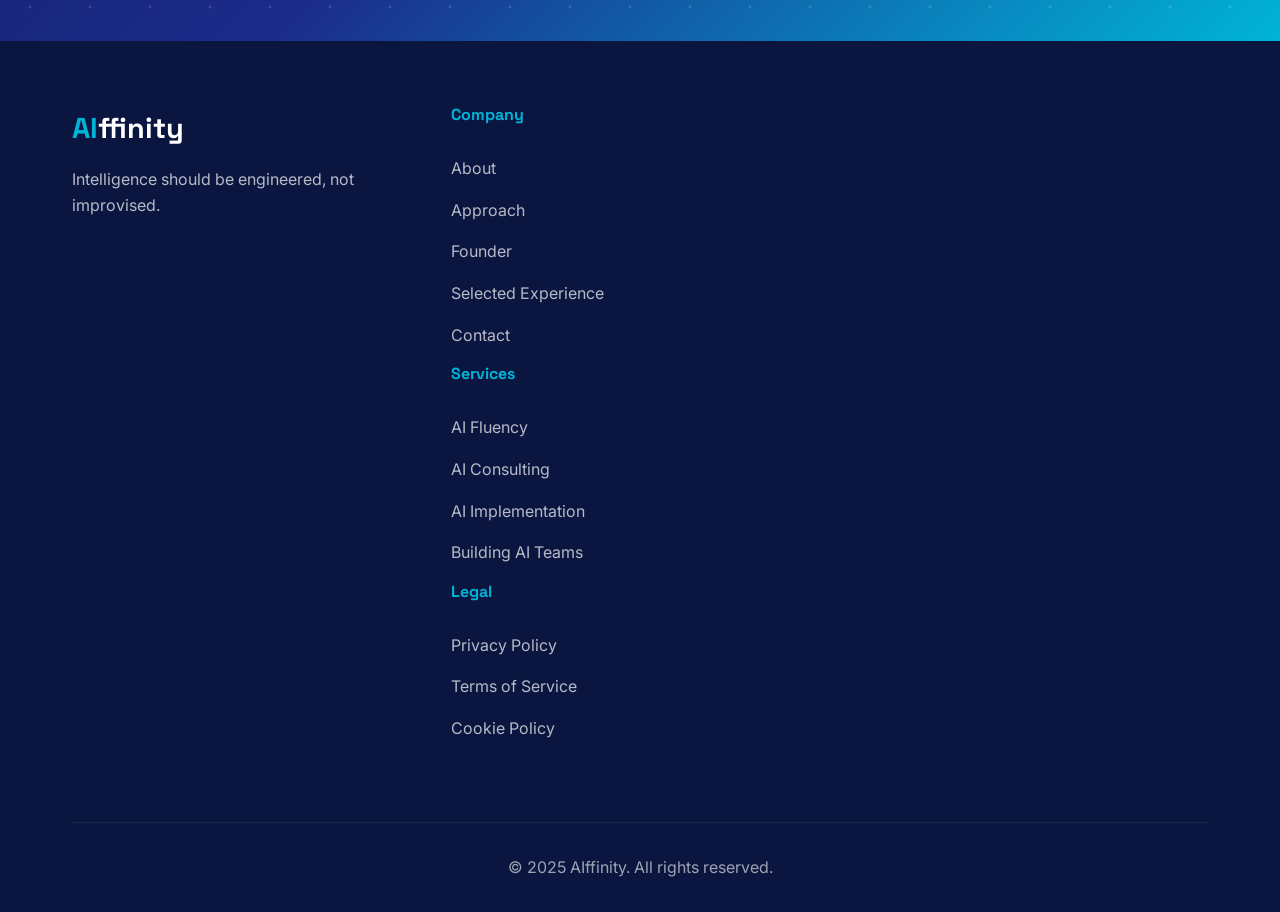
==== commit 15d7e3bf: "update foto" ====
--- a/index.html
+++ b/index.html
@@ -209,7 +209,7 @@
         <div class="container">
             <div class="founder-content">
                 <div class="founder-image fade-in-up">
-                    <img src="https://www.genspark.ai/api/files/s/9YCKikeP" alt="Wouter Bloupot - Founder of AIffinity">
+                    <img src="images/wouter-bloupot.png" alt="Wouter Bloupot - Founder of AIffinity">
                 </div>
                 <div class="founder-bio fade-in-up">
                     <h3>Wouter Bloupot</h3>
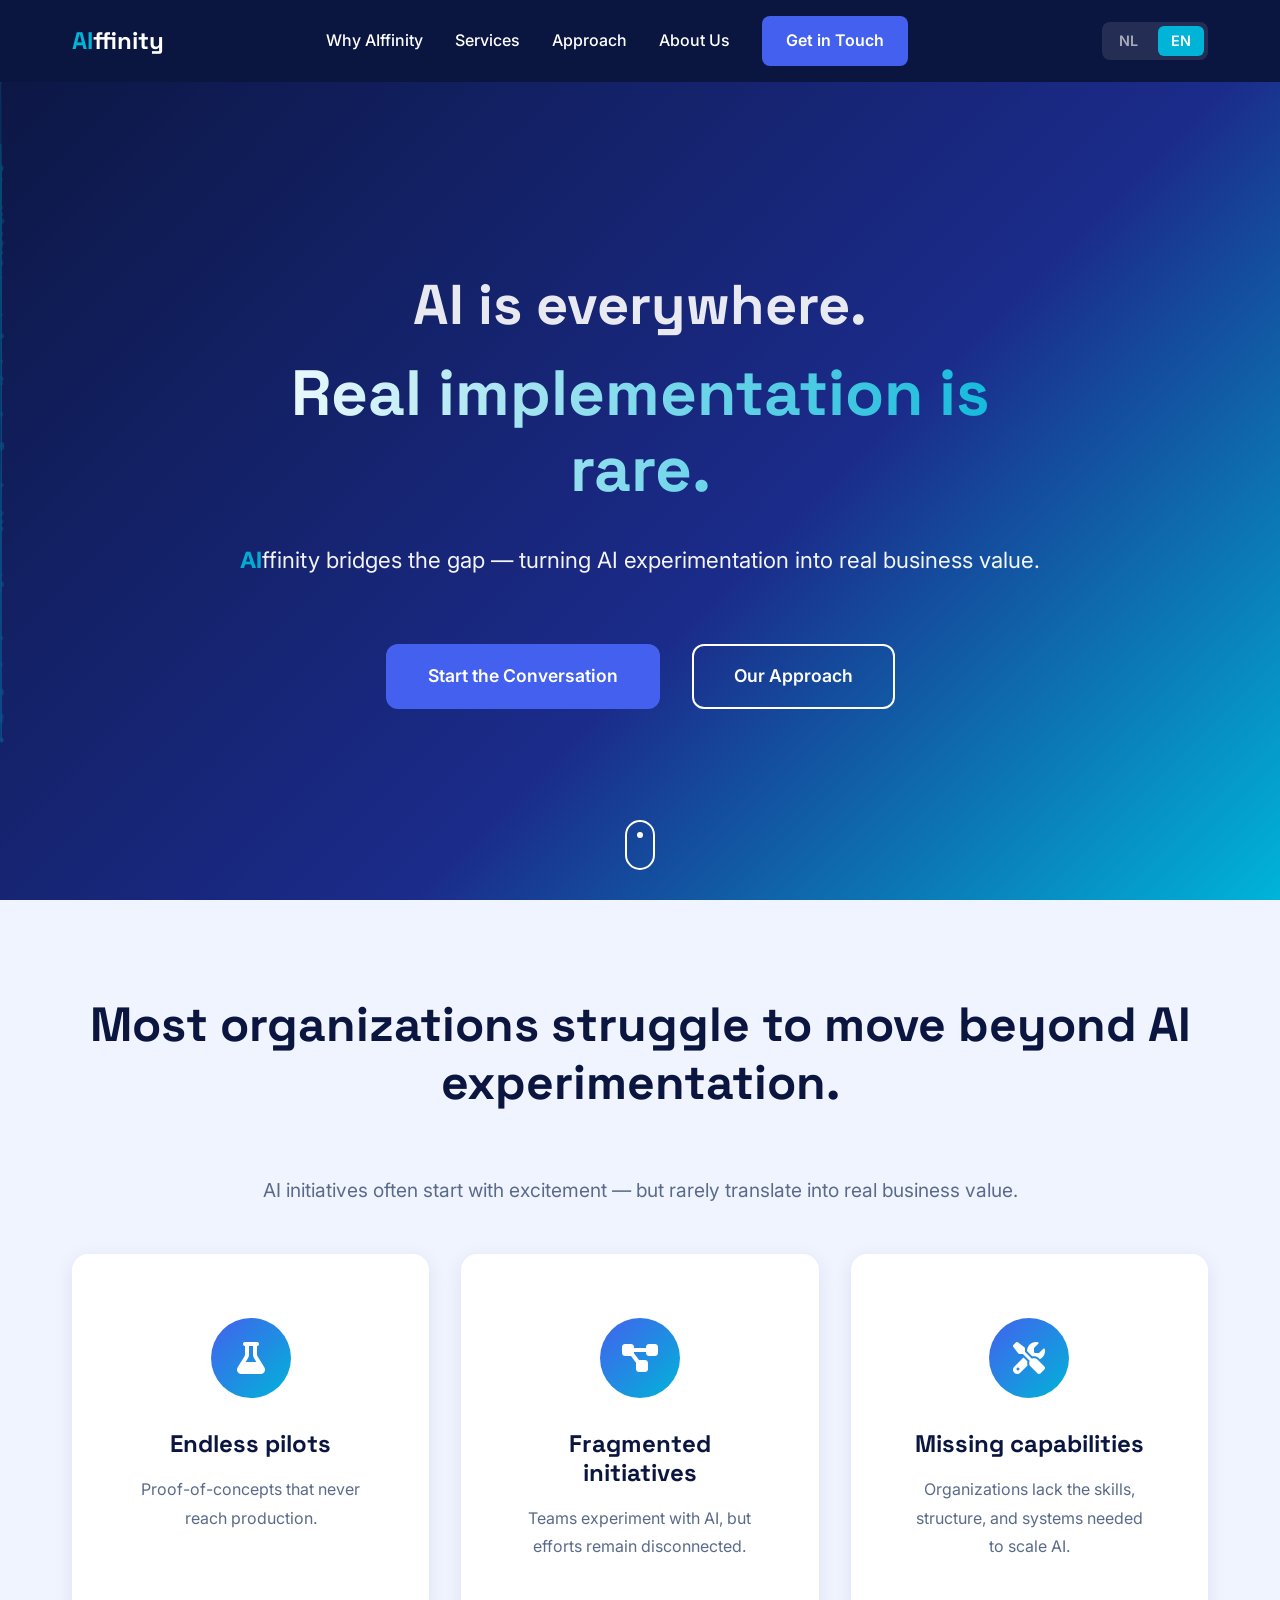
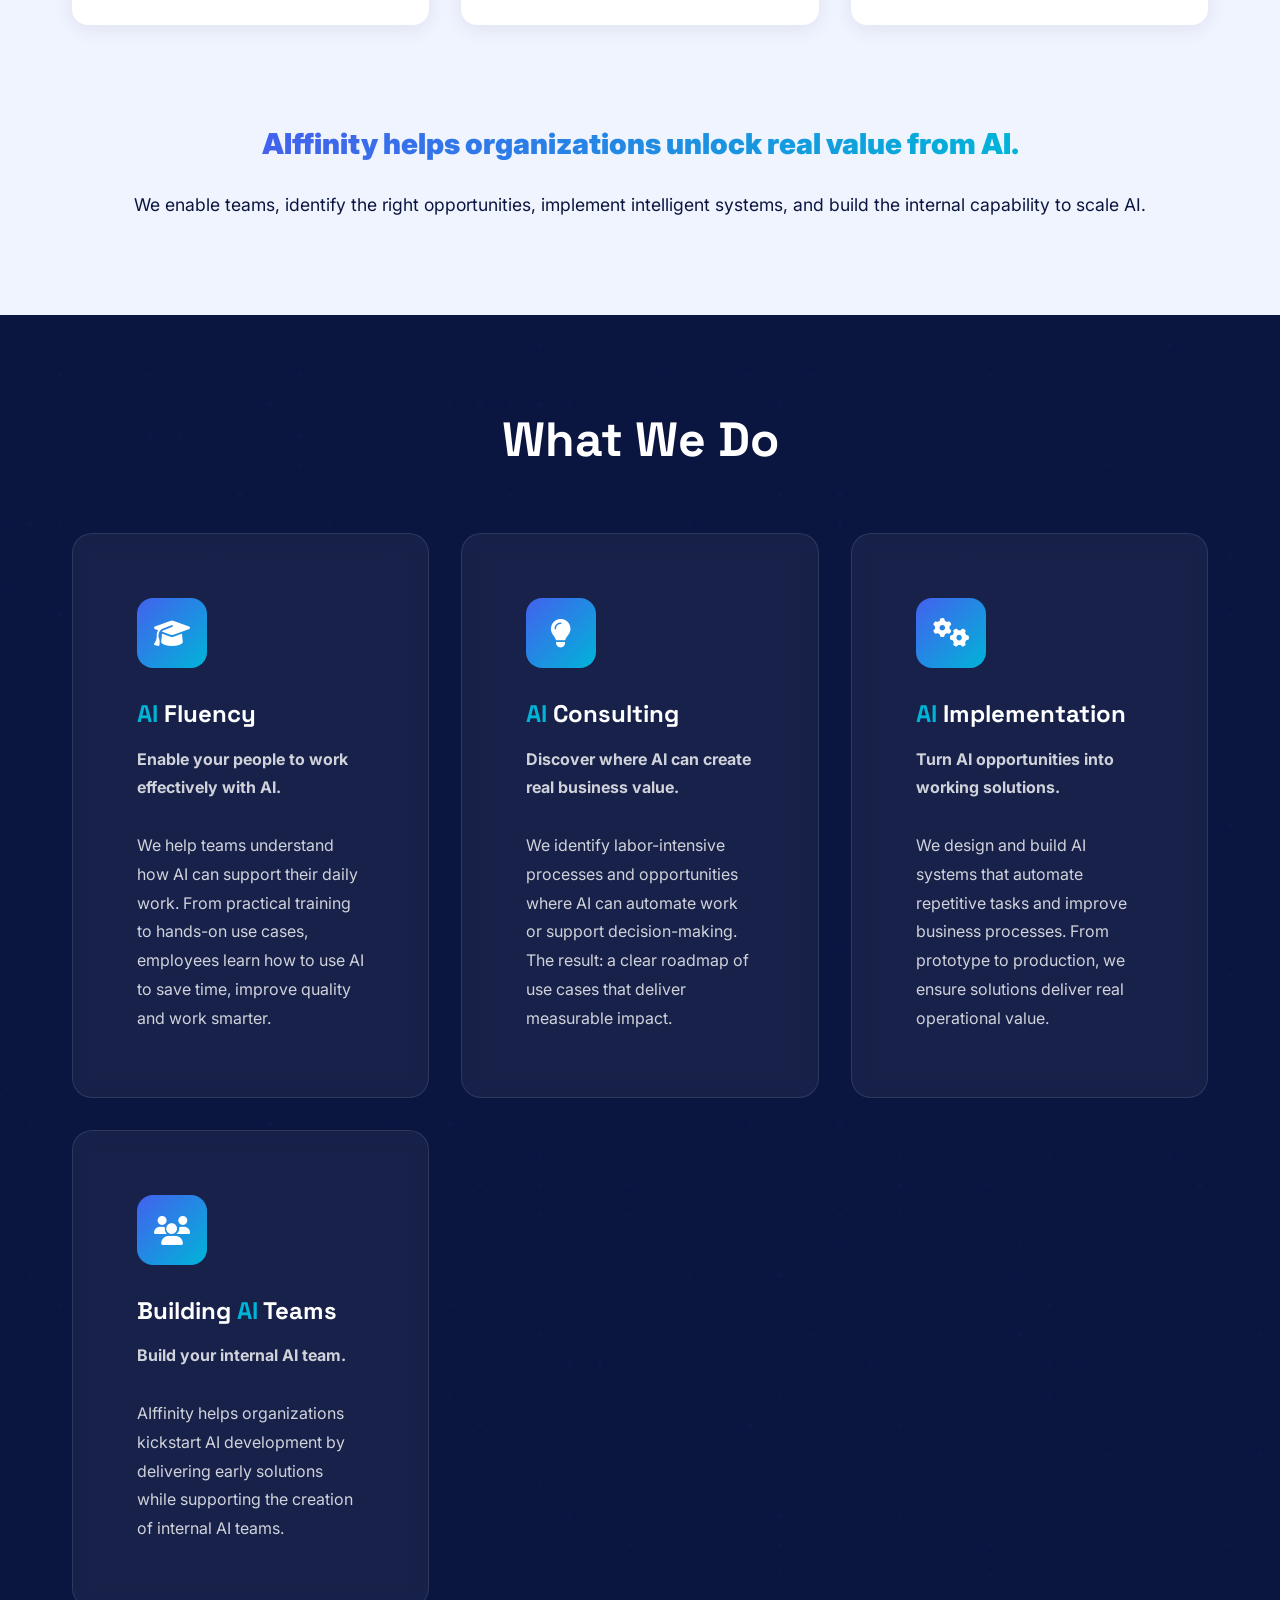
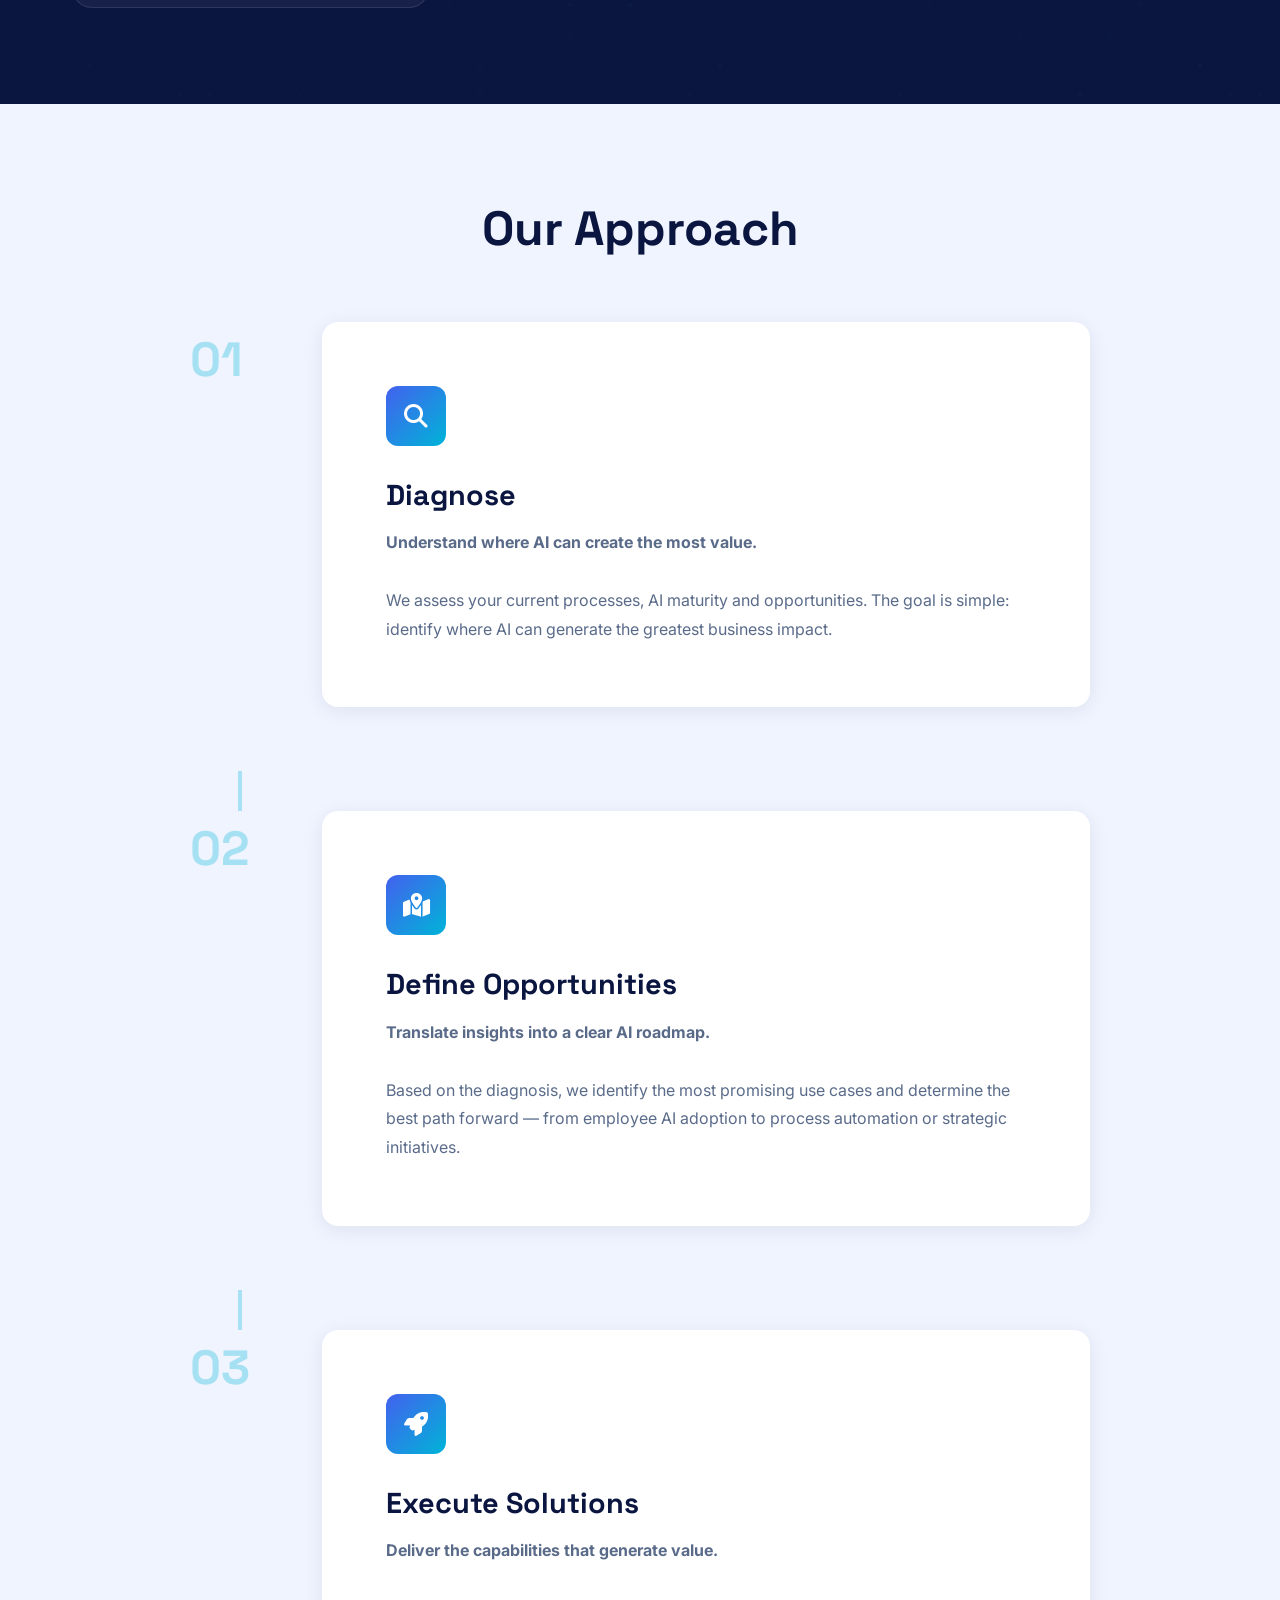
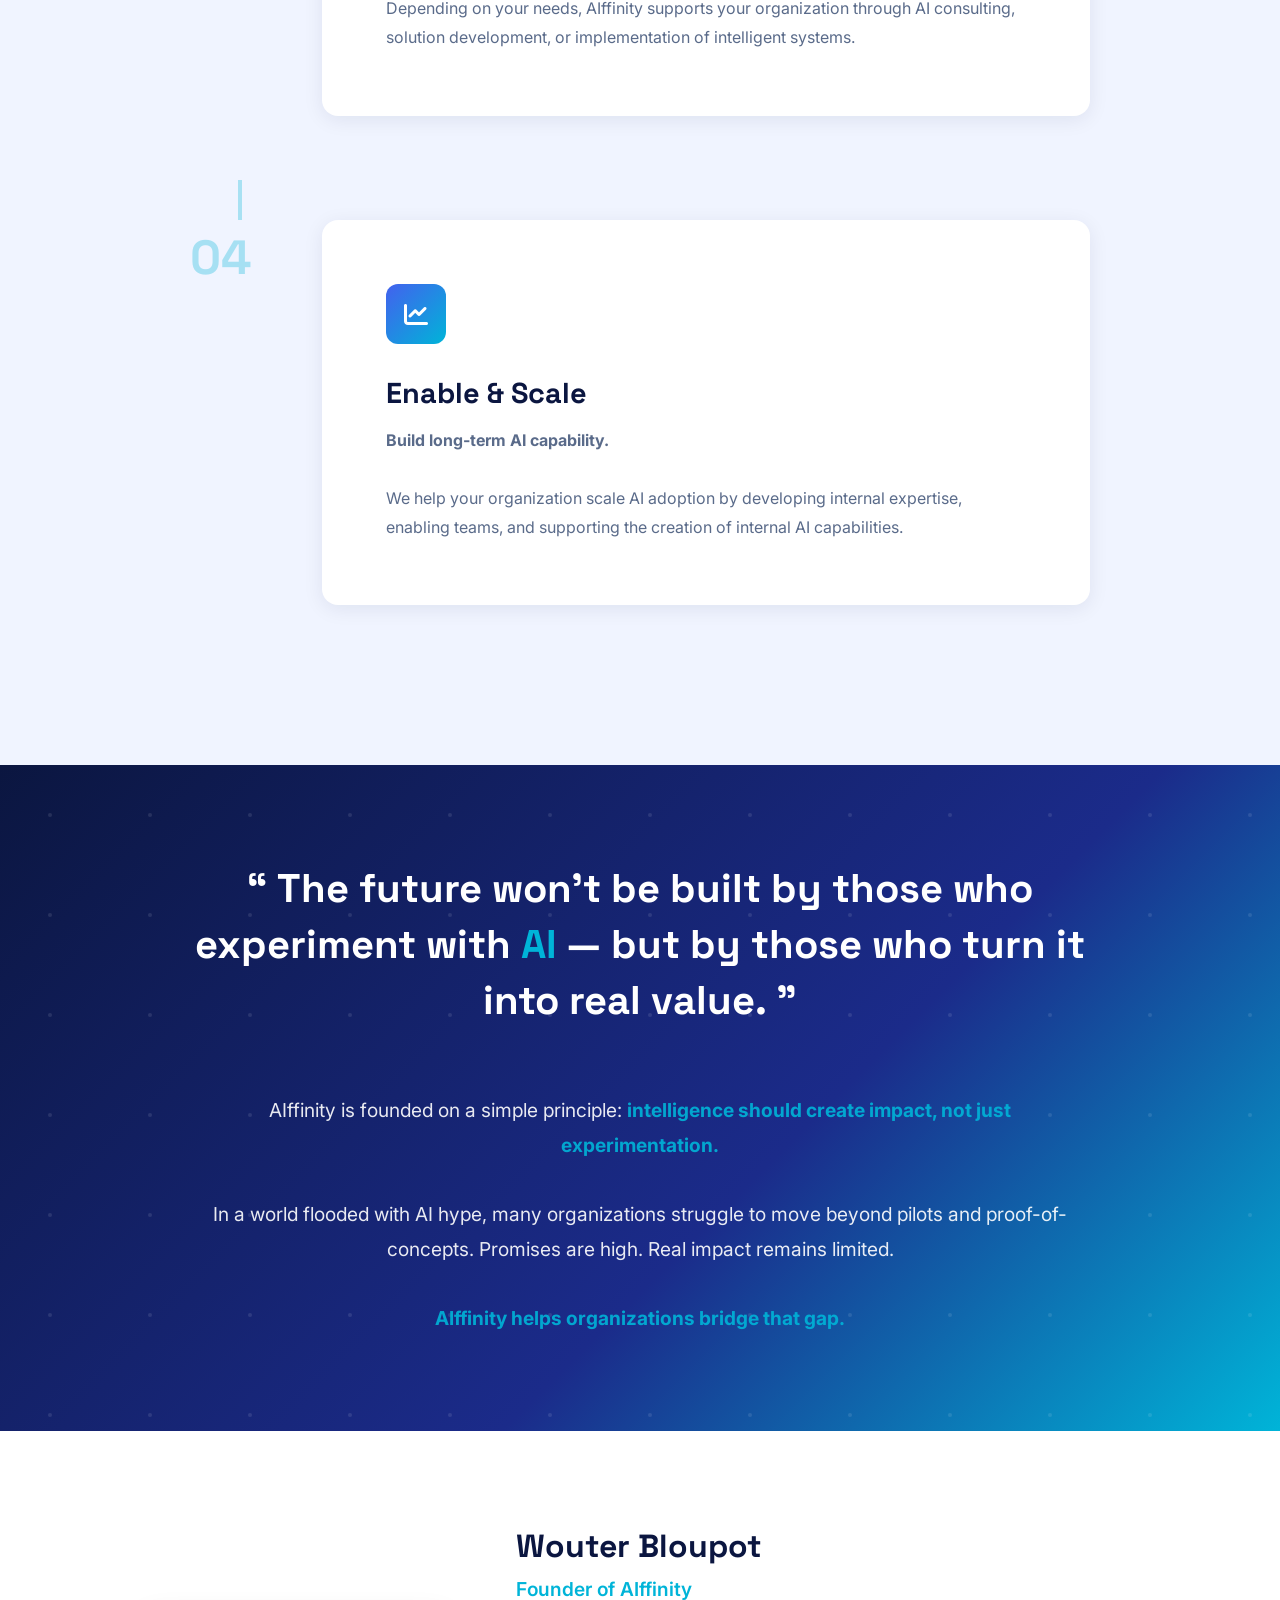
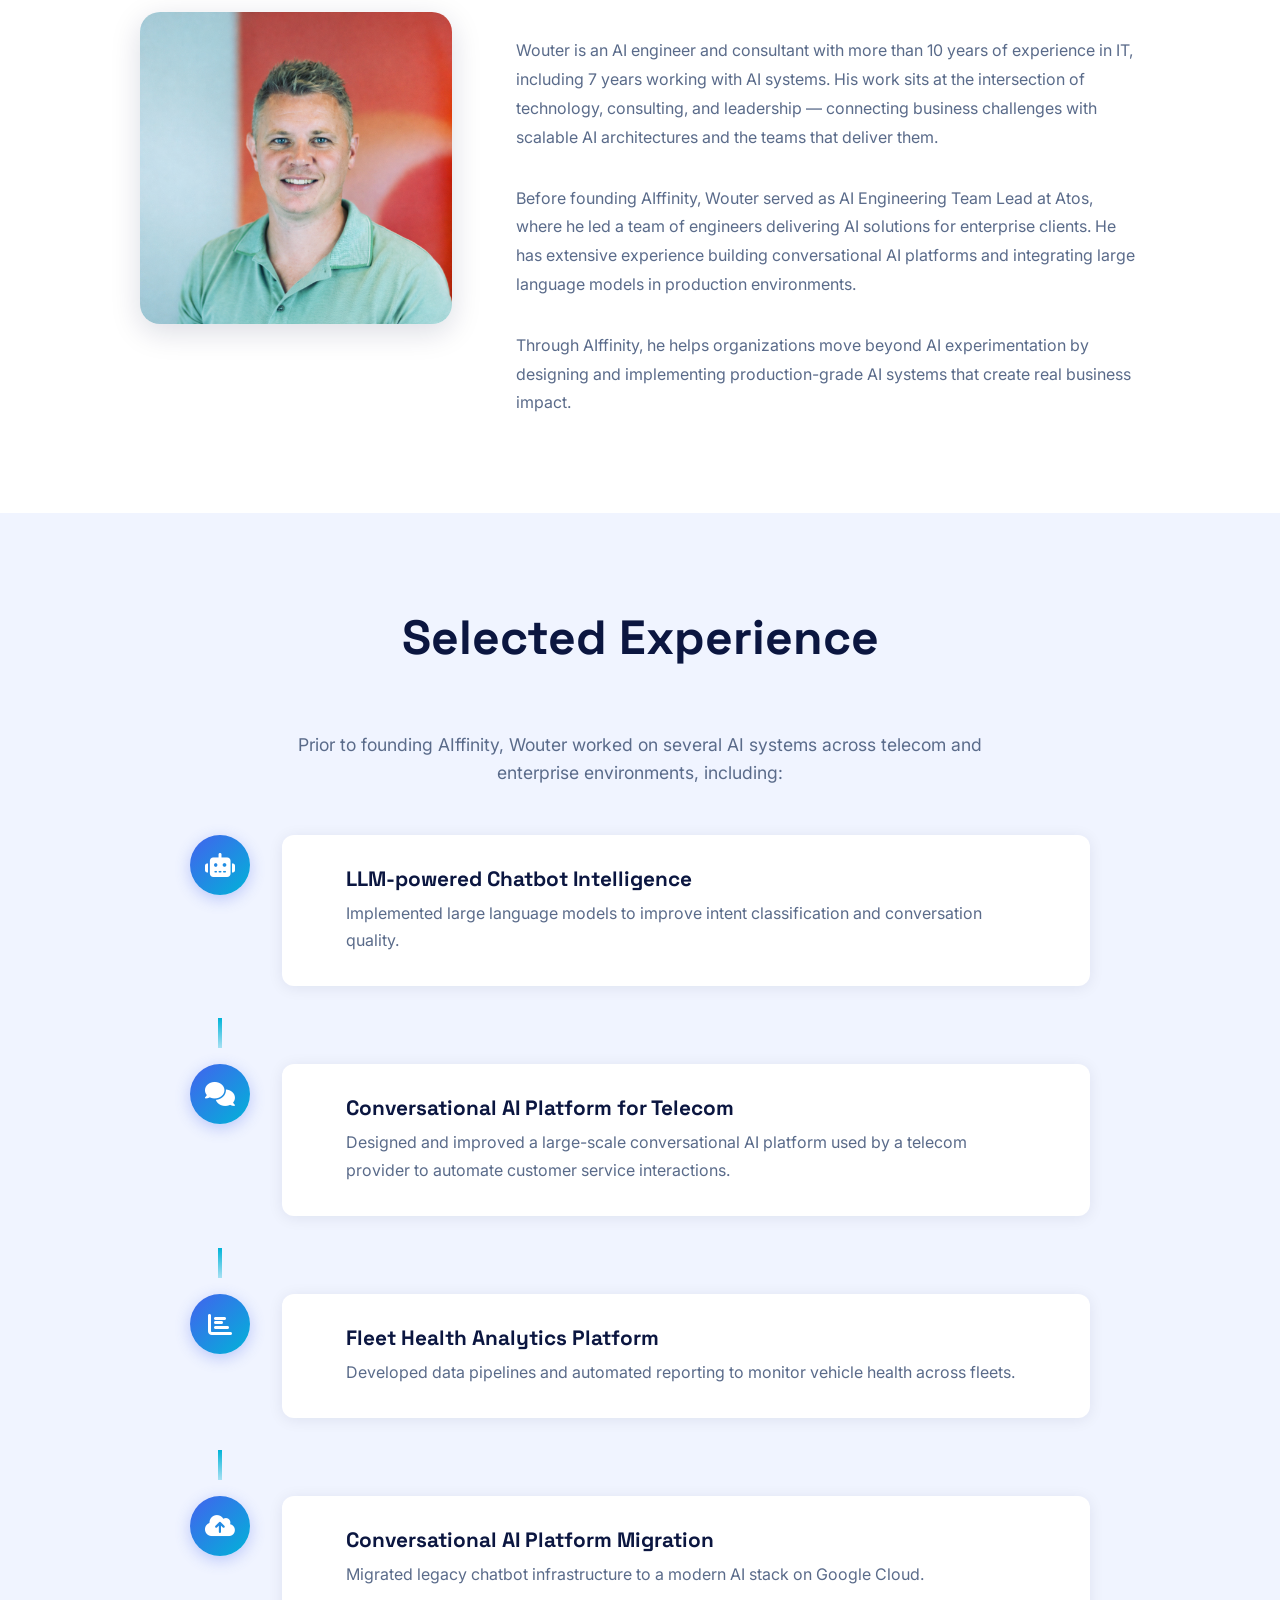
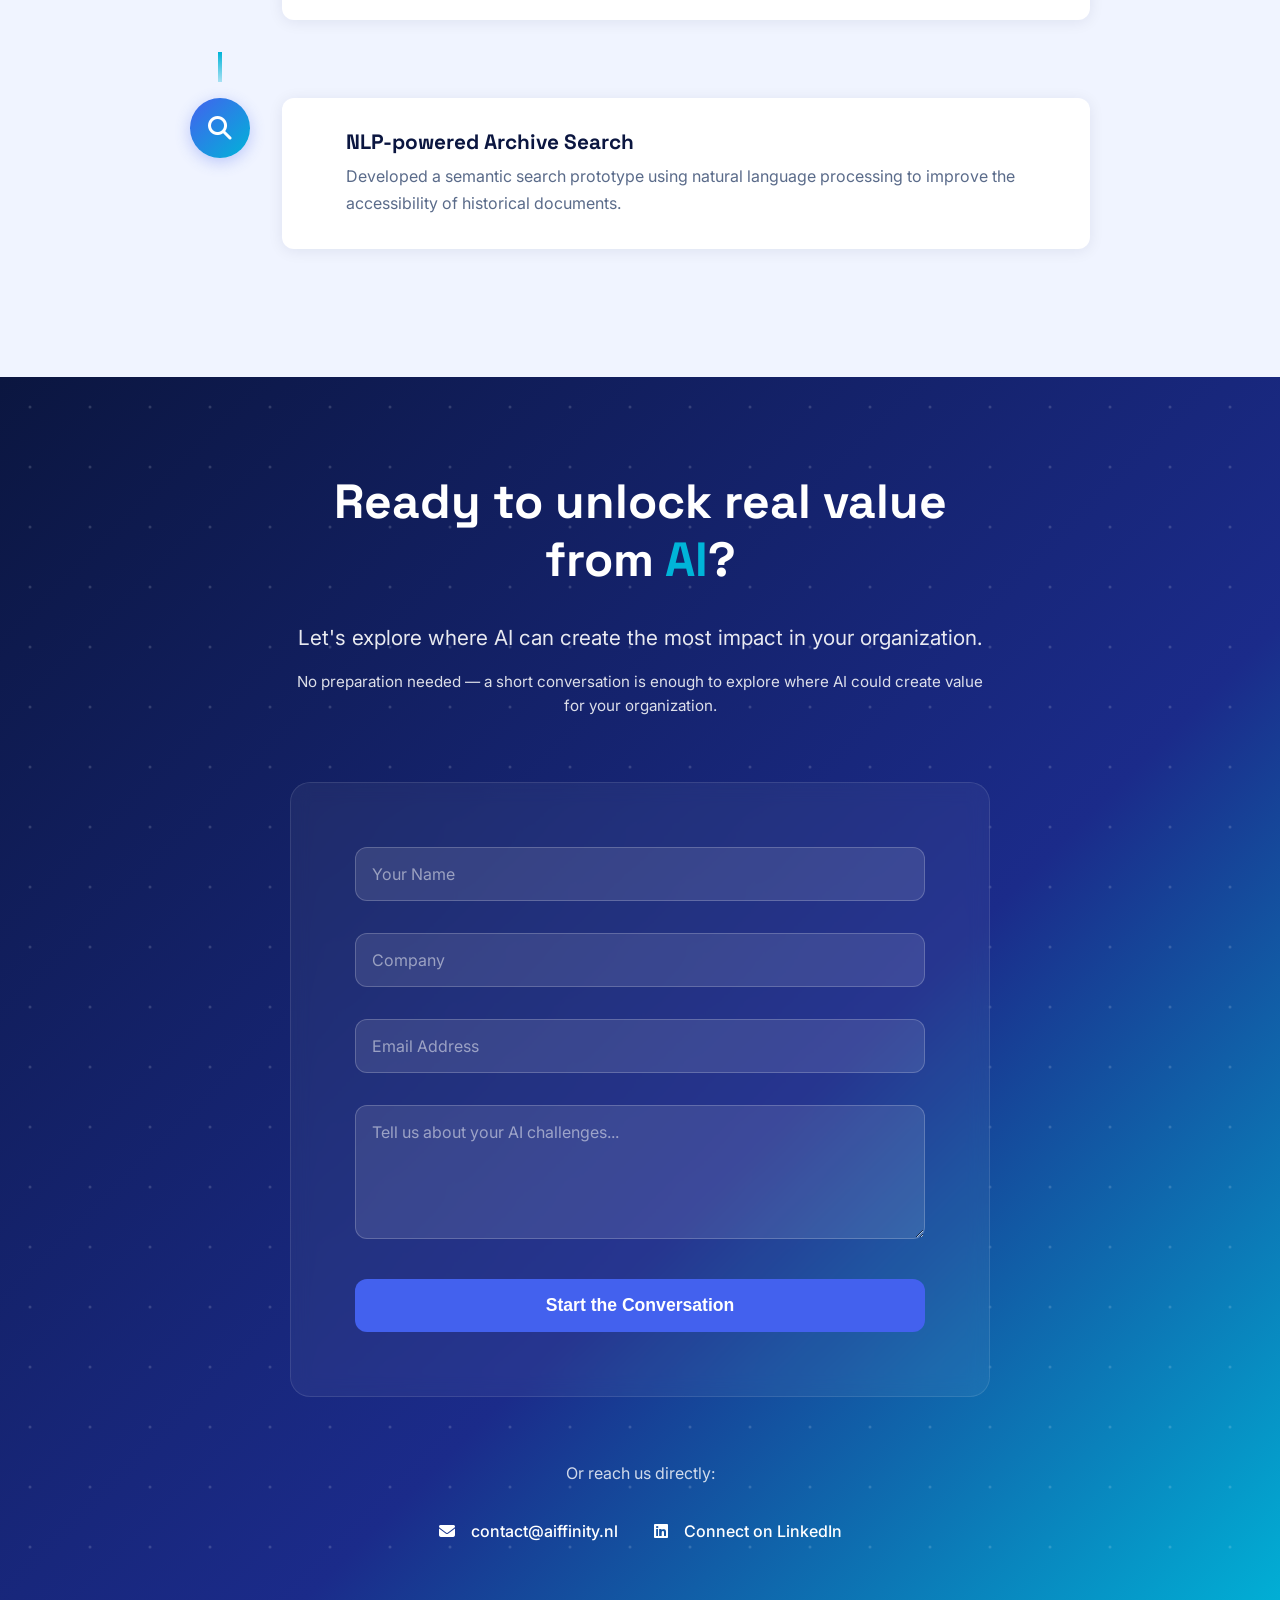
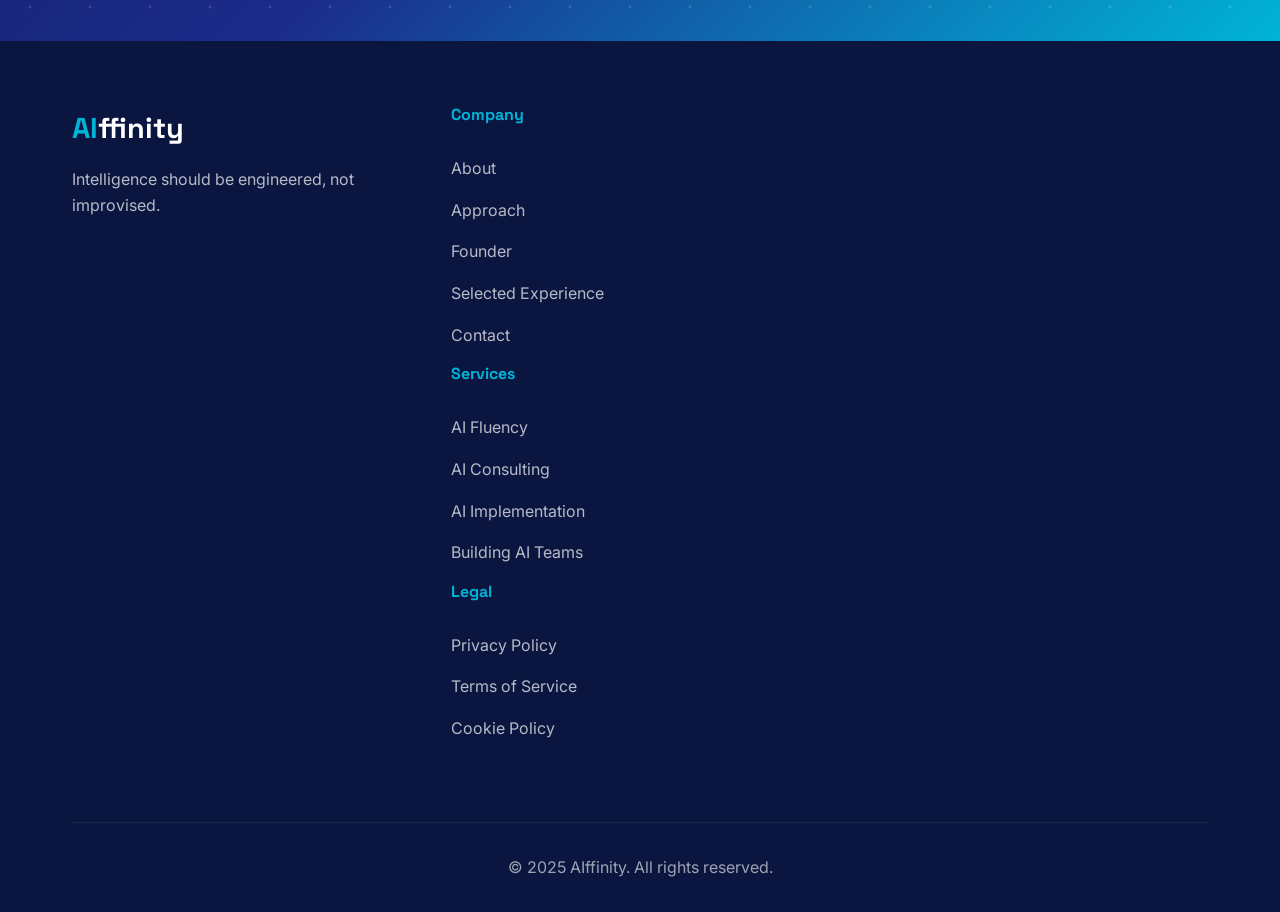
==== commit 77fe8dfe: "add favicon" ====
--- a/index.html
+++ b/index.html
@@ -5,6 +5,8 @@
     <meta name="viewport" content="width=device-width, initial-scale=1.0">
     <meta name="description" content="AIffinity - Moving organizations from AI experimentation to AI infrastructure. Deep engineering meets architectural thinking.">
     <title>AIffinity - Intelligence Should Be Engineered</title>
+    <link rel="icon" type="image/png" href="images/aiffinity-logo.png">
+    <link rel="apple-touch-icon" href="images/aiffinity-logo.png">
     <link rel="stylesheet" href="css/style.css">
     <link rel="preconnect" href="https://fonts.googleapis.com">
     <link rel="preconnect" href="https://fonts.gstatic.com" crossorigin>
@@ -25,6 +27,10 @@
                     <a href="#approach" class="nav-link">Approach</a>
                     <a href="#founder" class="nav-link">About Us</a>
                     <a href="#contact" class="nav-cta">Get in Touch</a>
+                </div>
+                <div class="language-toggle">
+                    <button class="lang-btn" data-lang="nl">NL</button>
+                    <button class="lang-btn active" data-lang="en">EN</button>
                 </div>
                 <button class="mobile-menu-toggle" id="mobileMenuToggle">
                     <span></span>
@@ -412,5 +418,6 @@
     </footer>
 
     <script src="js/main.js"></script>
+    <script src="js/language-switcher.js"></script>
 </body>
 </html>
--- a/css/style.css
+++ b/css/style.css
@@ -176,6 +176,40 @@
     transition: all var(--transition-fast);
 }
 
+/* === Language Toggle === */
+.language-toggle {
+    display: flex;
+    gap: 0.5rem;
+    align-items: center;
+    background: rgba(255, 255, 255, 0.1);
+    padding: 0.25rem;
+    border-radius: 8px;
+    margin-left: var(--spacing-md);
+}
+
+.lang-btn {
+    background: transparent;
+    border: none;
+    color: rgba(255, 255, 255, 0.6);
+    font-weight: 600;
+    font-size: 0.9rem;
+    padding: 0.4rem 0.8rem;
+    border-radius: 6px;
+    cursor: pointer;
+    transition: all var(--transition-fast);
+    font-family: var(--font-body);
+}
+
+.lang-btn:hover {
+    color: var(--color-white);
+    background: rgba(255, 255, 255, 0.1);
+}
+
+.lang-btn.active {
+    background: var(--color-secondary-accent);
+    color: var(--color-white);
+}
+
 /* === Hero Section === */
 .hero {
     position: relative;
@@ -1080,6 +1114,12 @@
         display: flex;
     }
     
+    .language-toggle {
+        position: absolute;
+        top: 15px;
+        right: 60px;
+    }
+    
     .nav-menu {
         position: fixed;
         top: 70px;
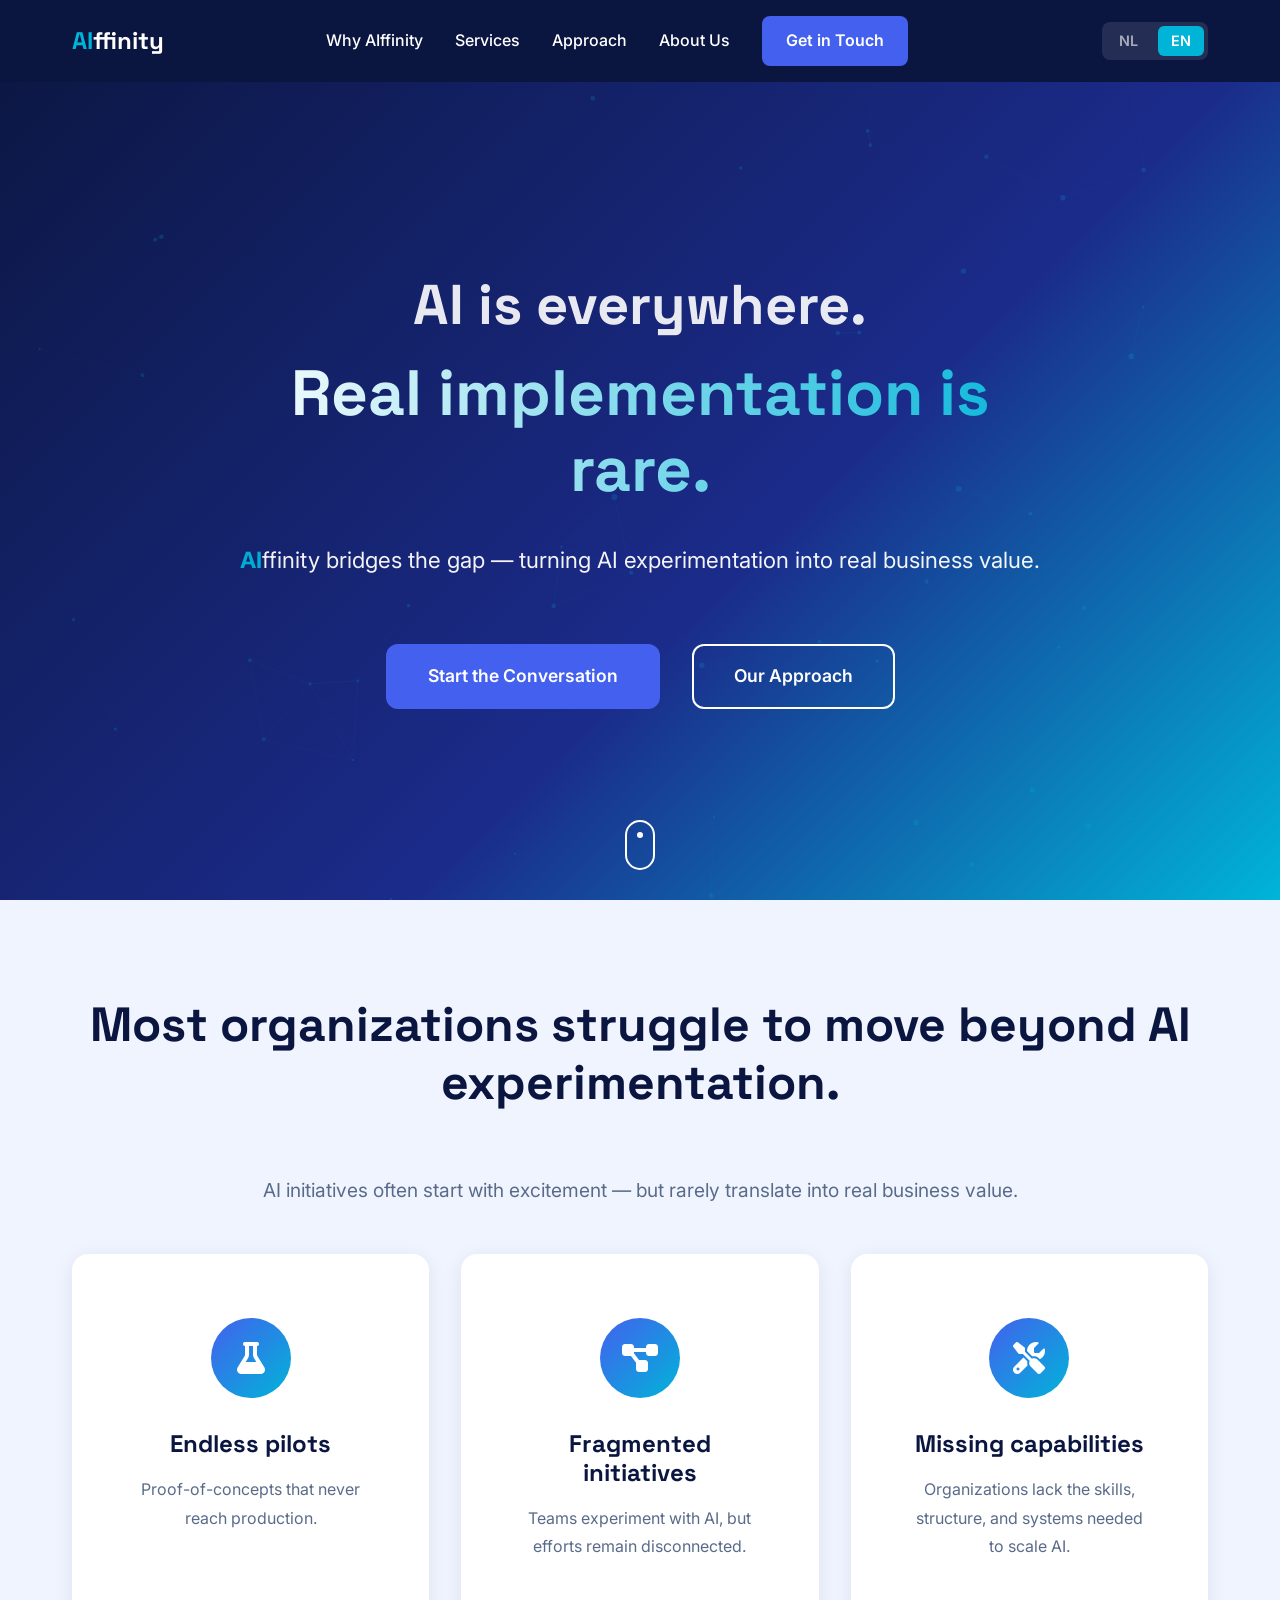
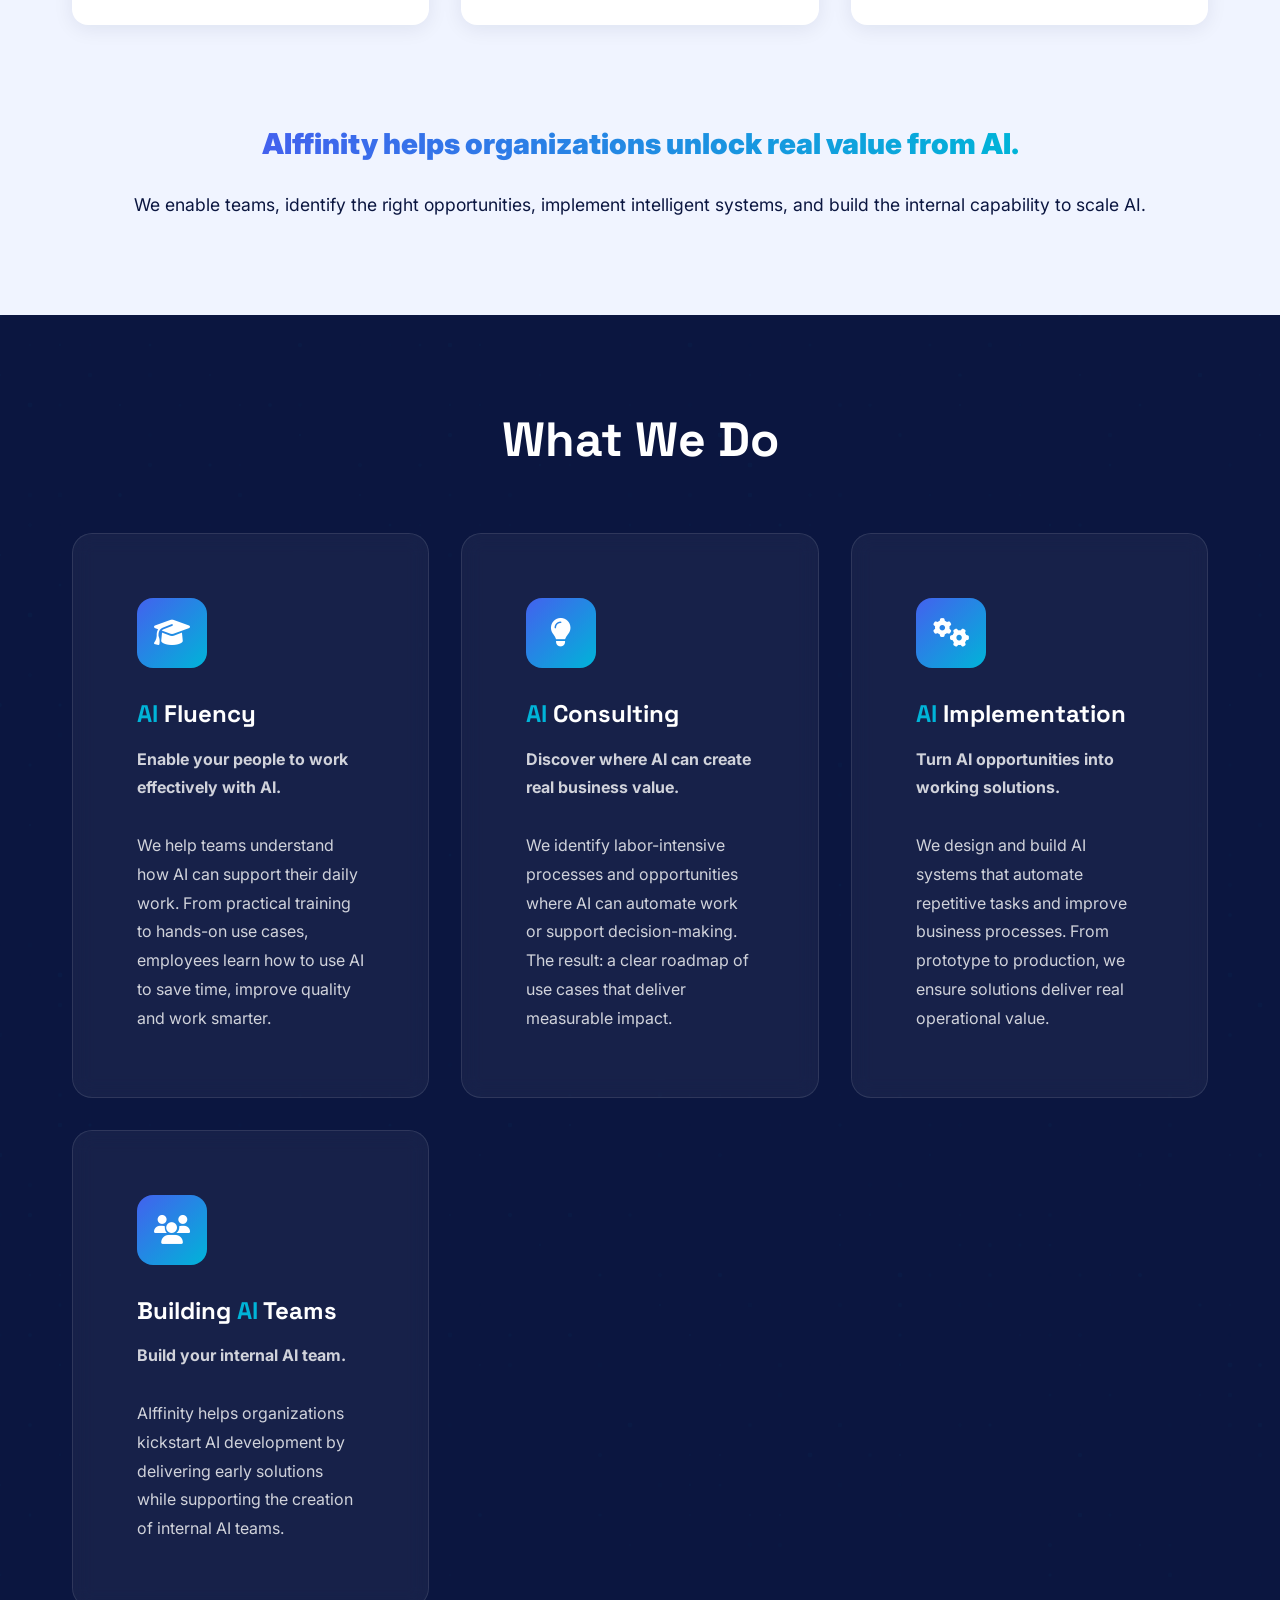
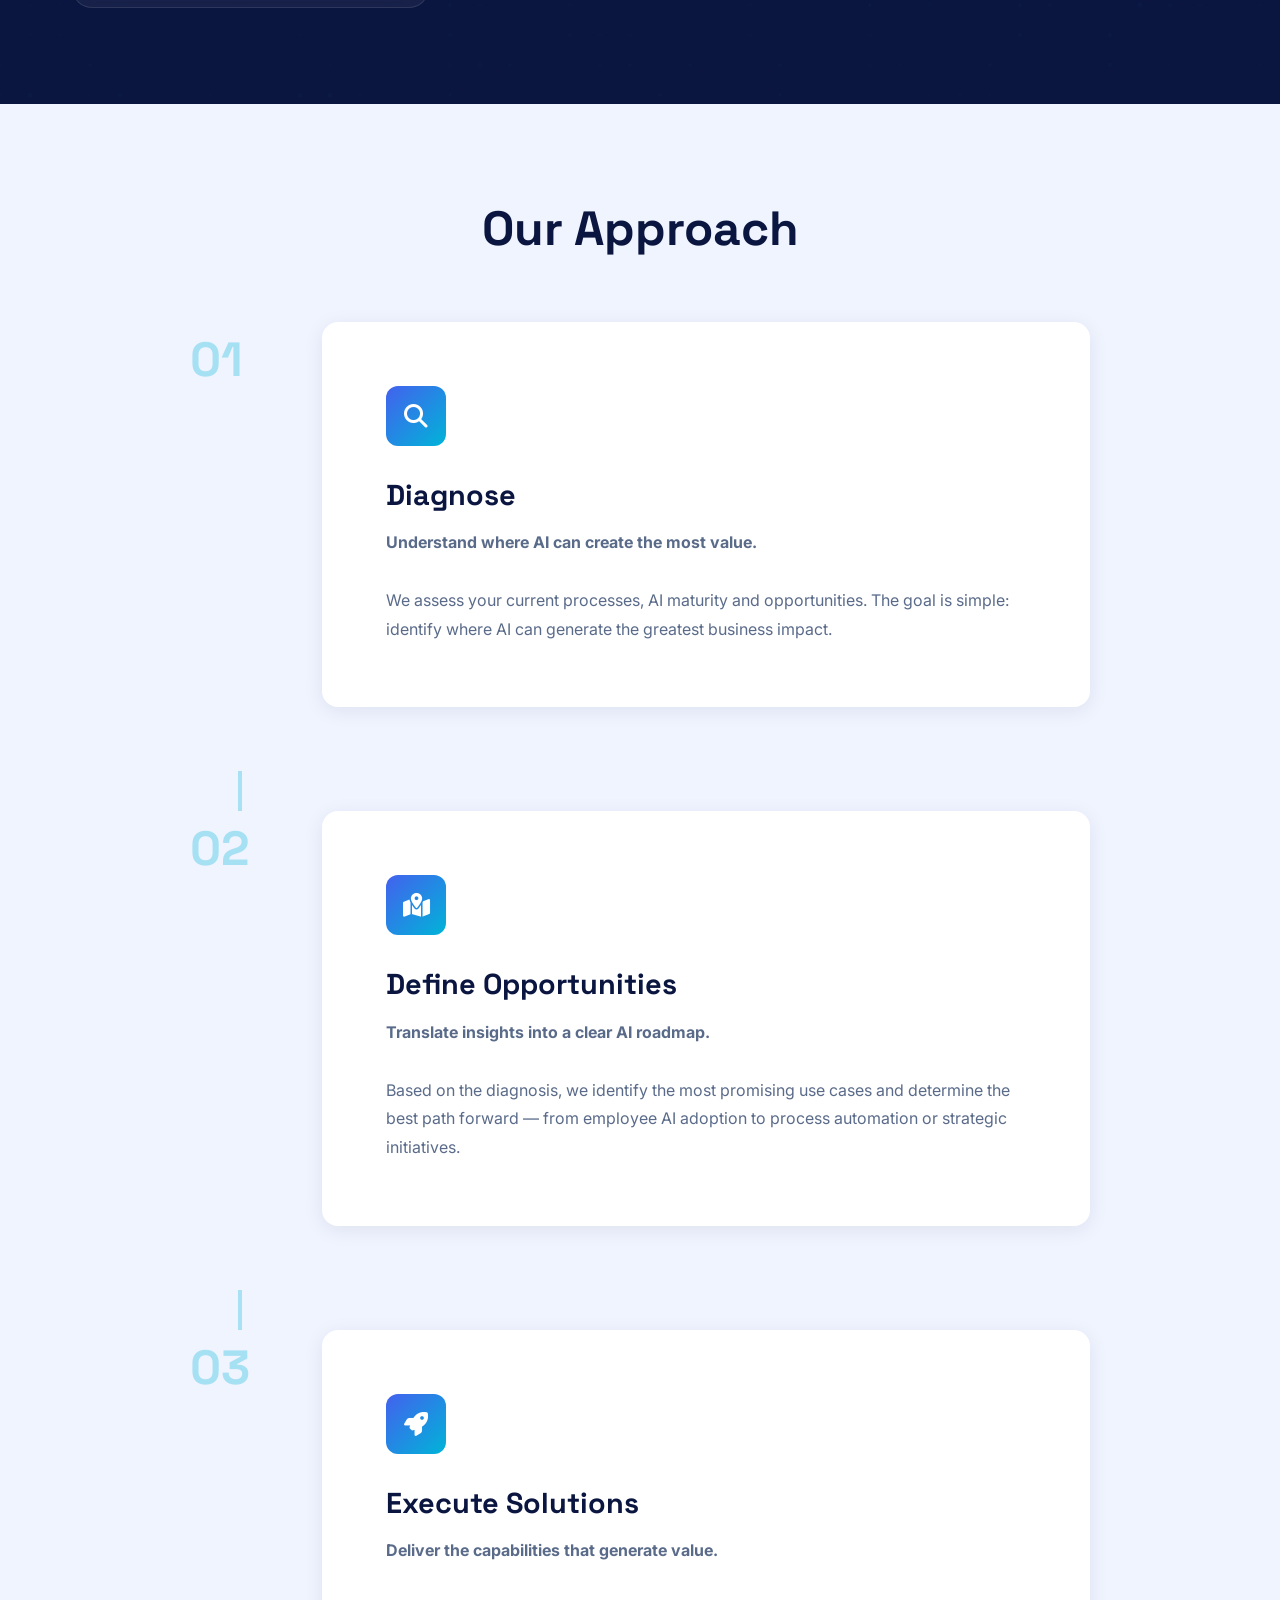
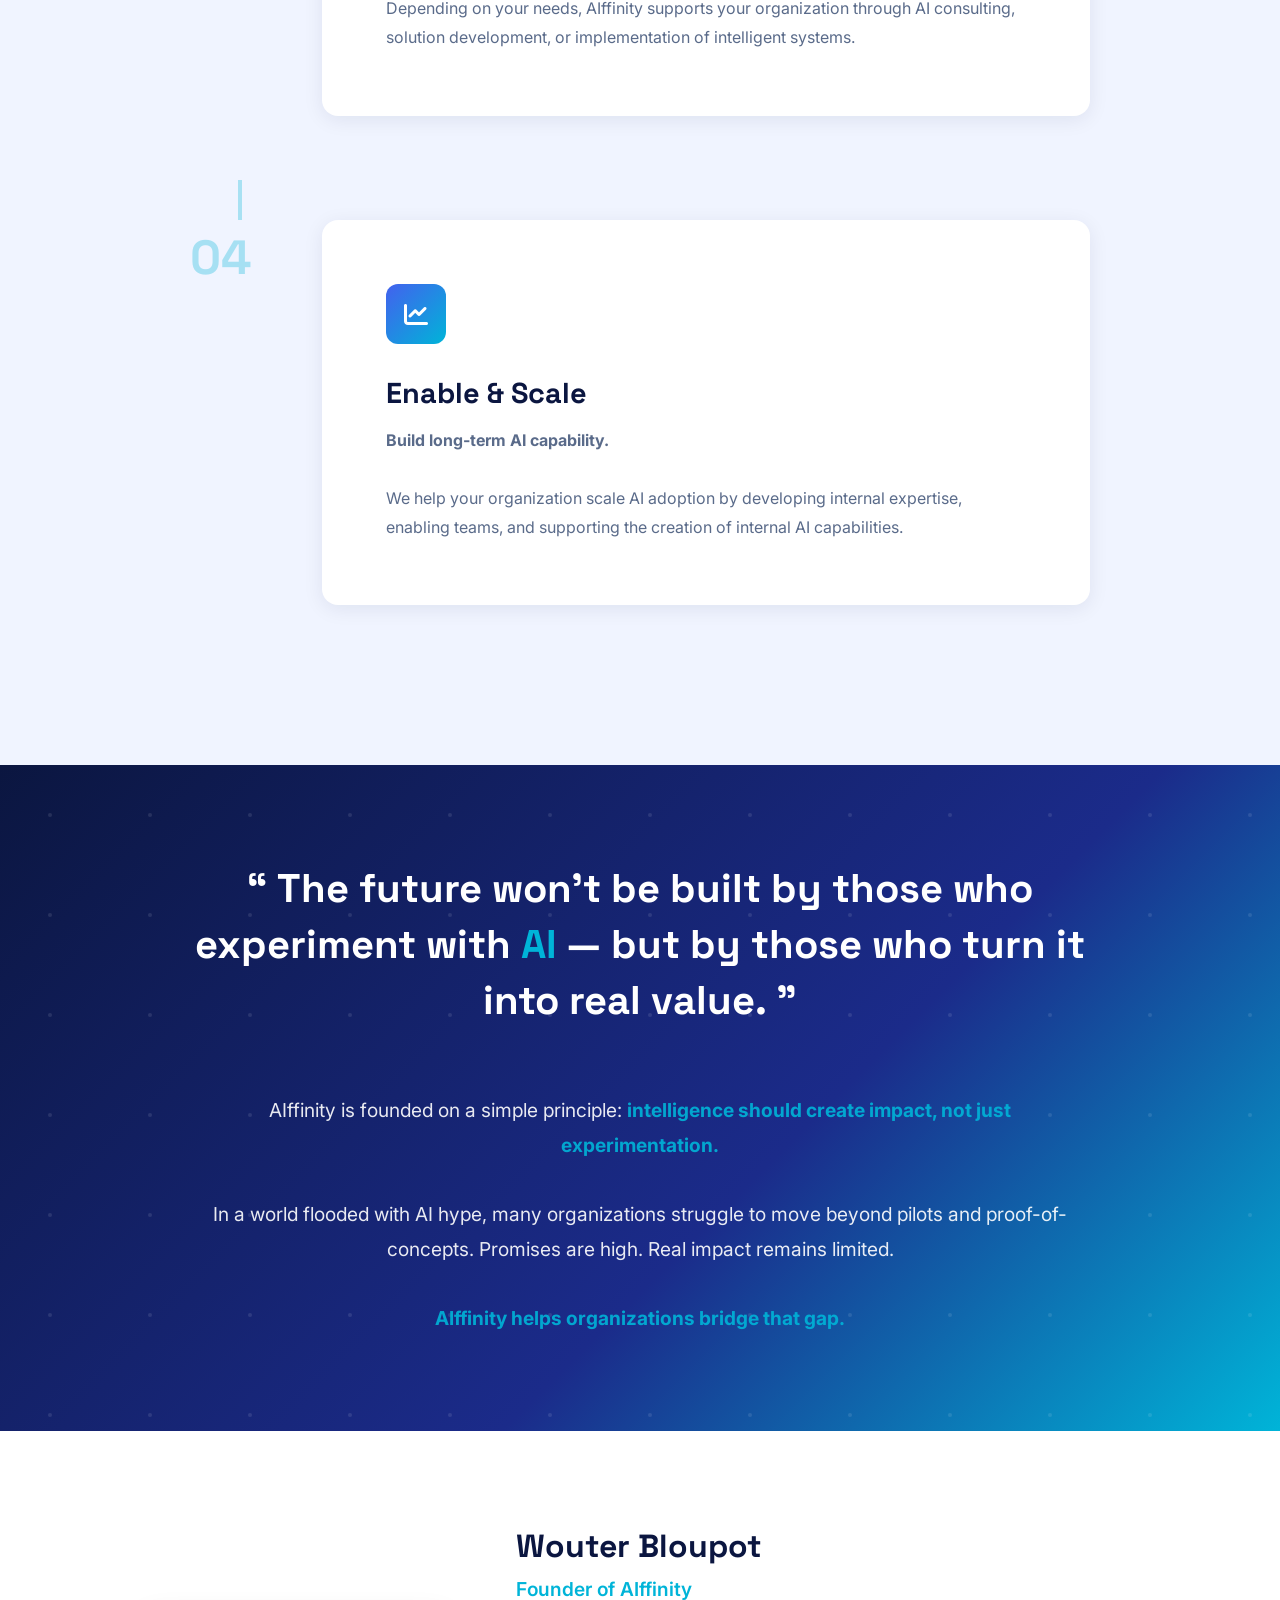
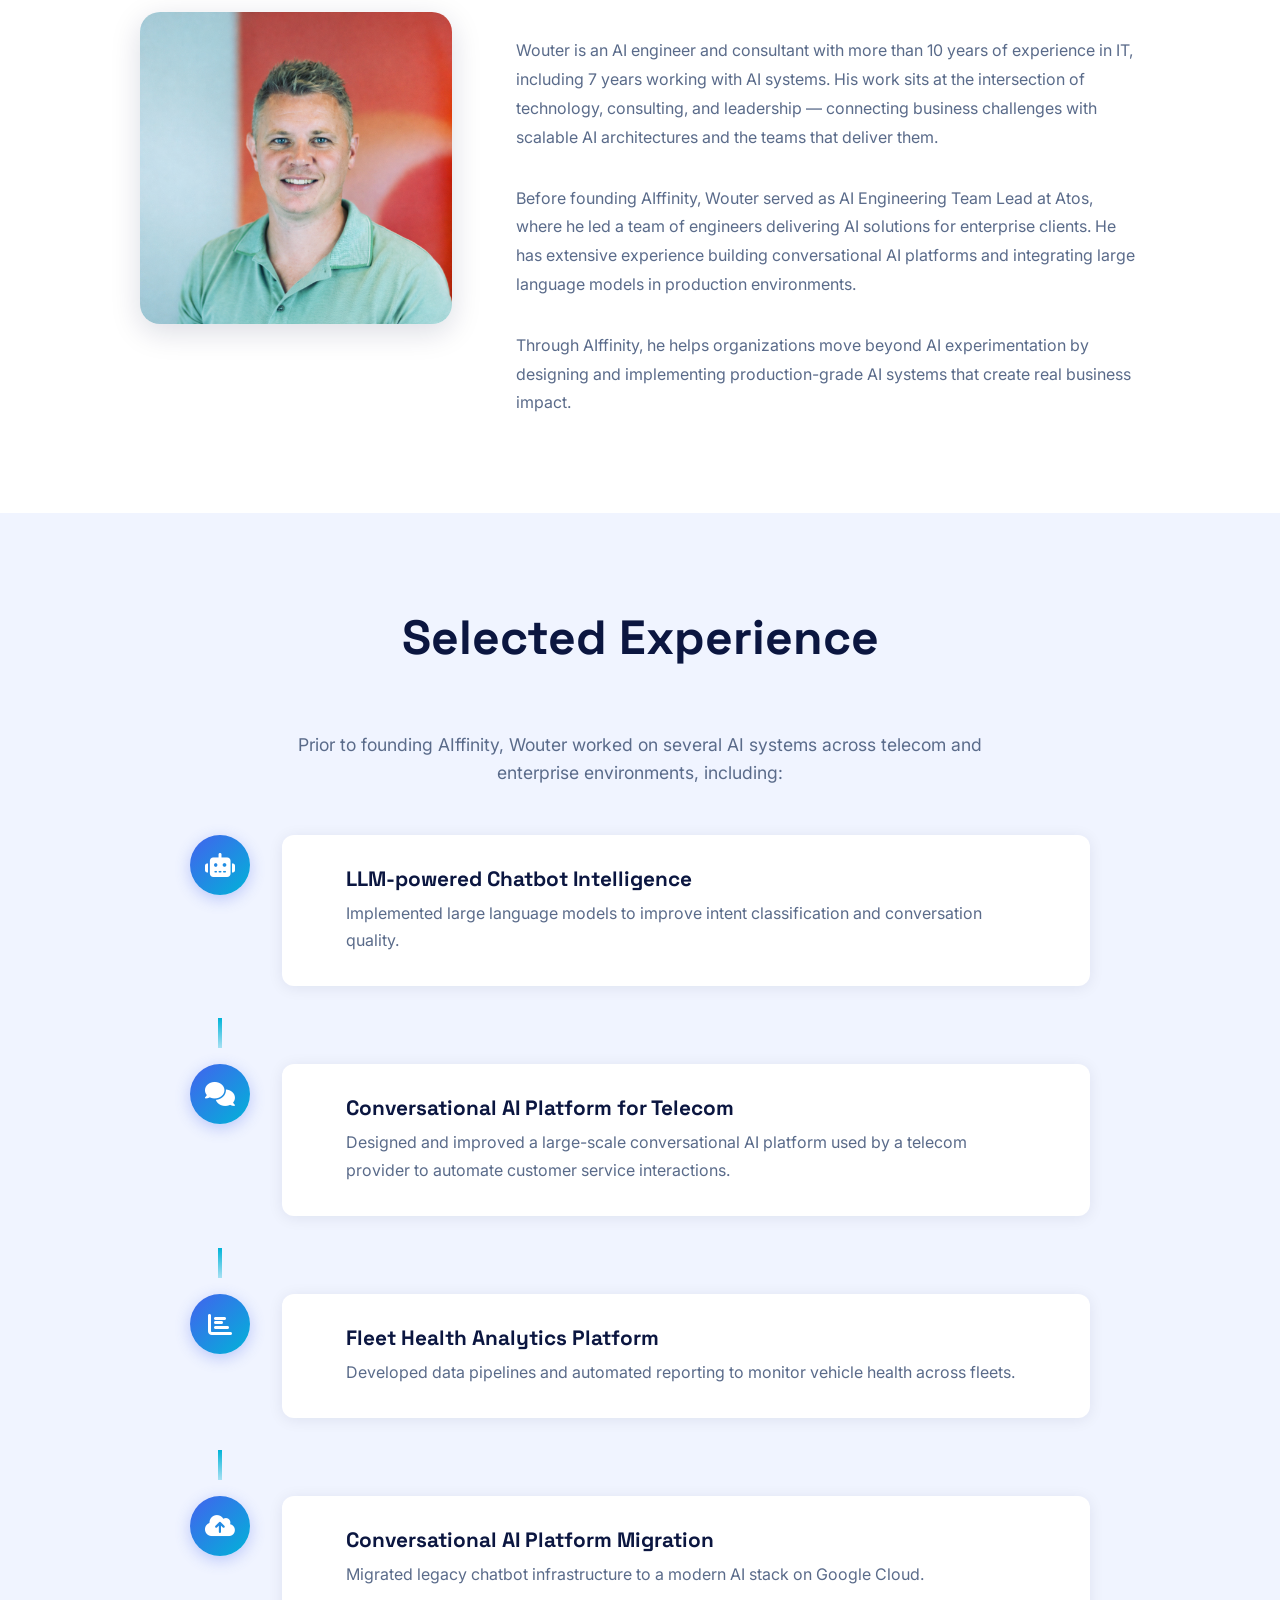
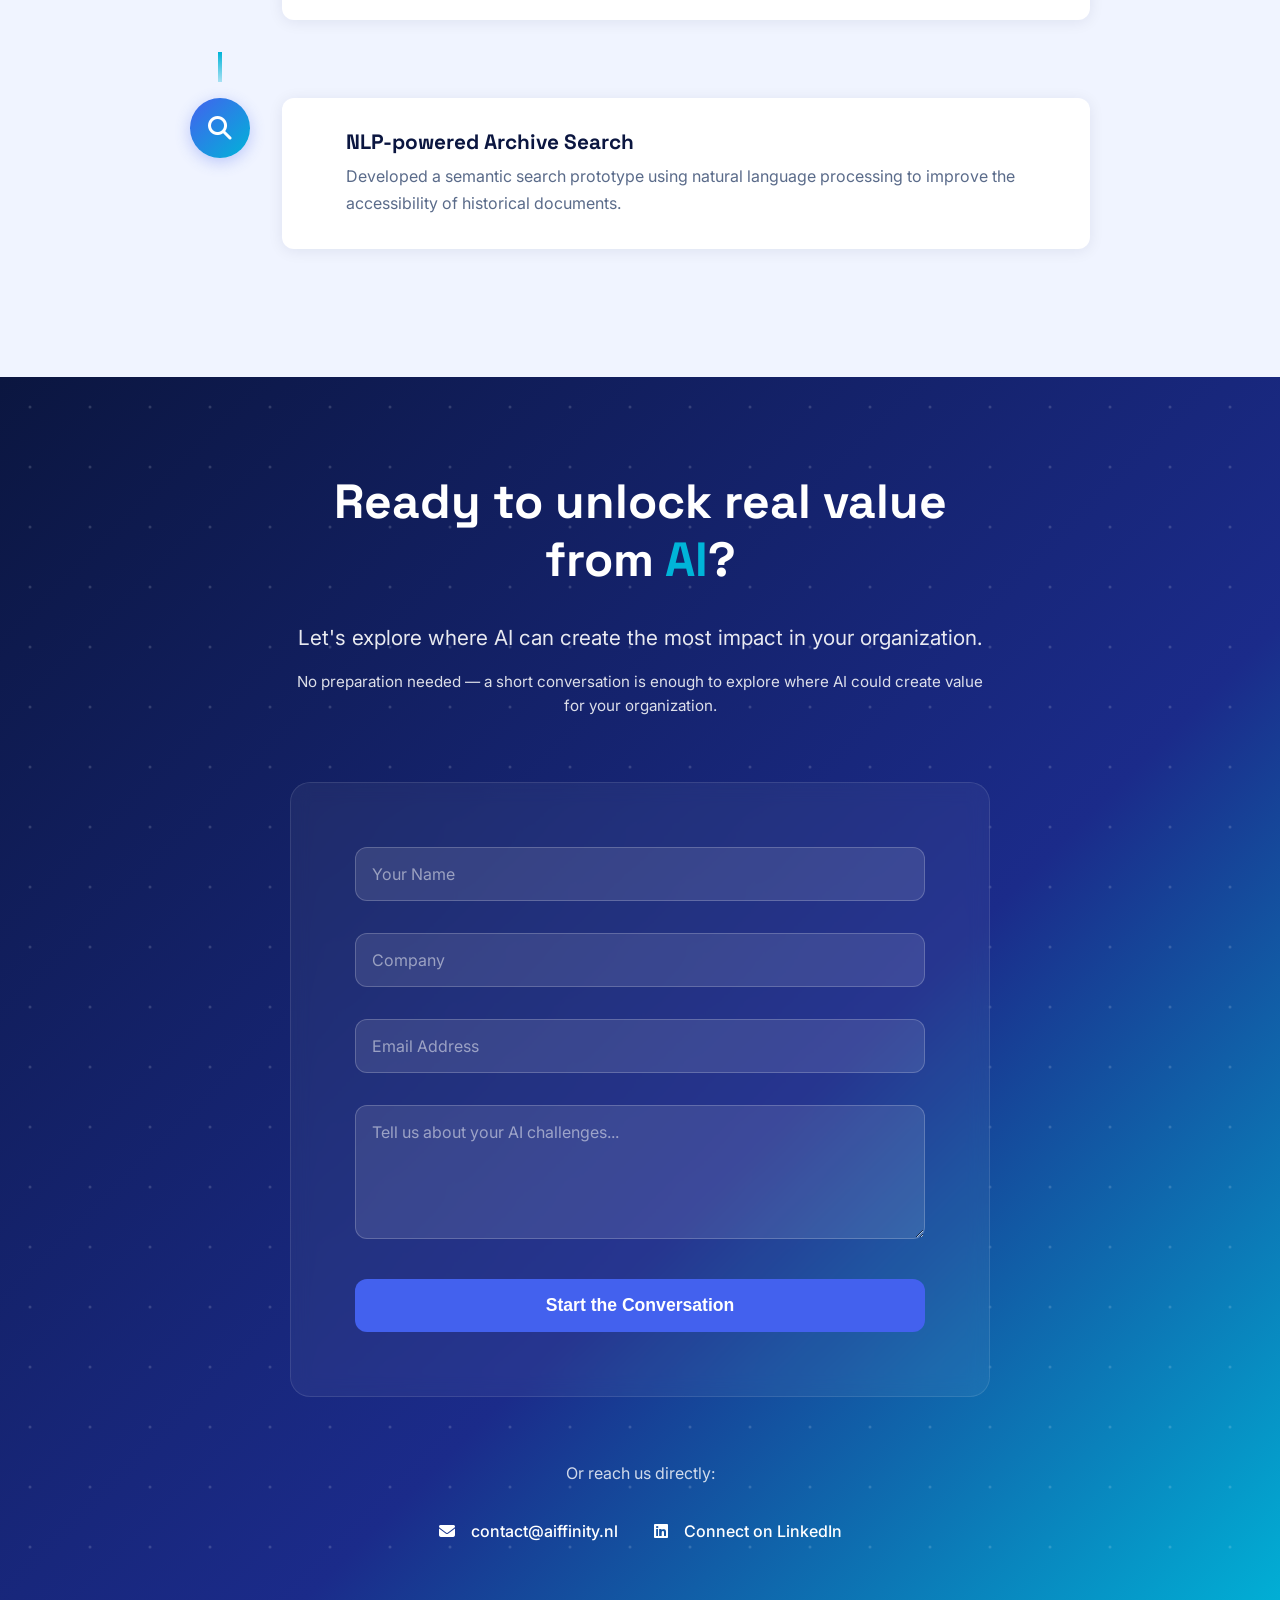
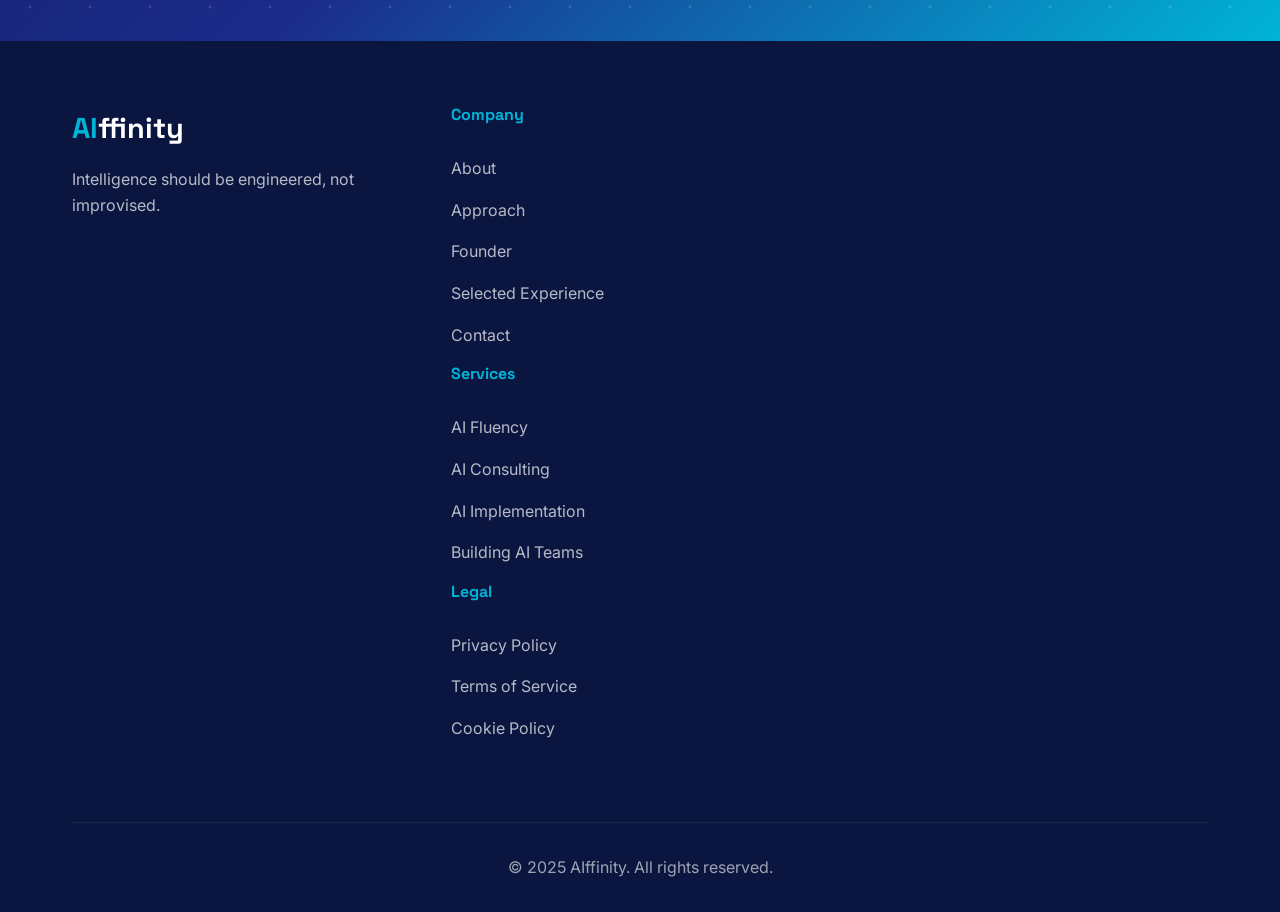
==== commit c27576d7: "replace favicon" ====
--- a/index.html
+++ b/index.html
@@ -5,8 +5,8 @@
     <meta name="viewport" content="width=device-width, initial-scale=1.0">
     <meta name="description" content="AIffinity - Moving organizations from AI experimentation to AI infrastructure. Deep engineering meets architectural thinking.">
     <title>AIffinity - Intelligence Should Be Engineered</title>
-    <link rel="icon" type="image/png" href="images/aiffinity-logo.png">
-    <link rel="apple-touch-icon" href="images/aiffinity-logo.png">
+    <link rel="icon" type="image/png" href="images/favicon.png">
+    <link rel="apple-touch-icon" href="images/favicon.png">
     <link rel="stylesheet" href="css/style.css">
     <link rel="preconnect" href="https://fonts.googleapis.com">
     <link rel="preconnect" href="https://fonts.gstatic.com" crossorigin>
